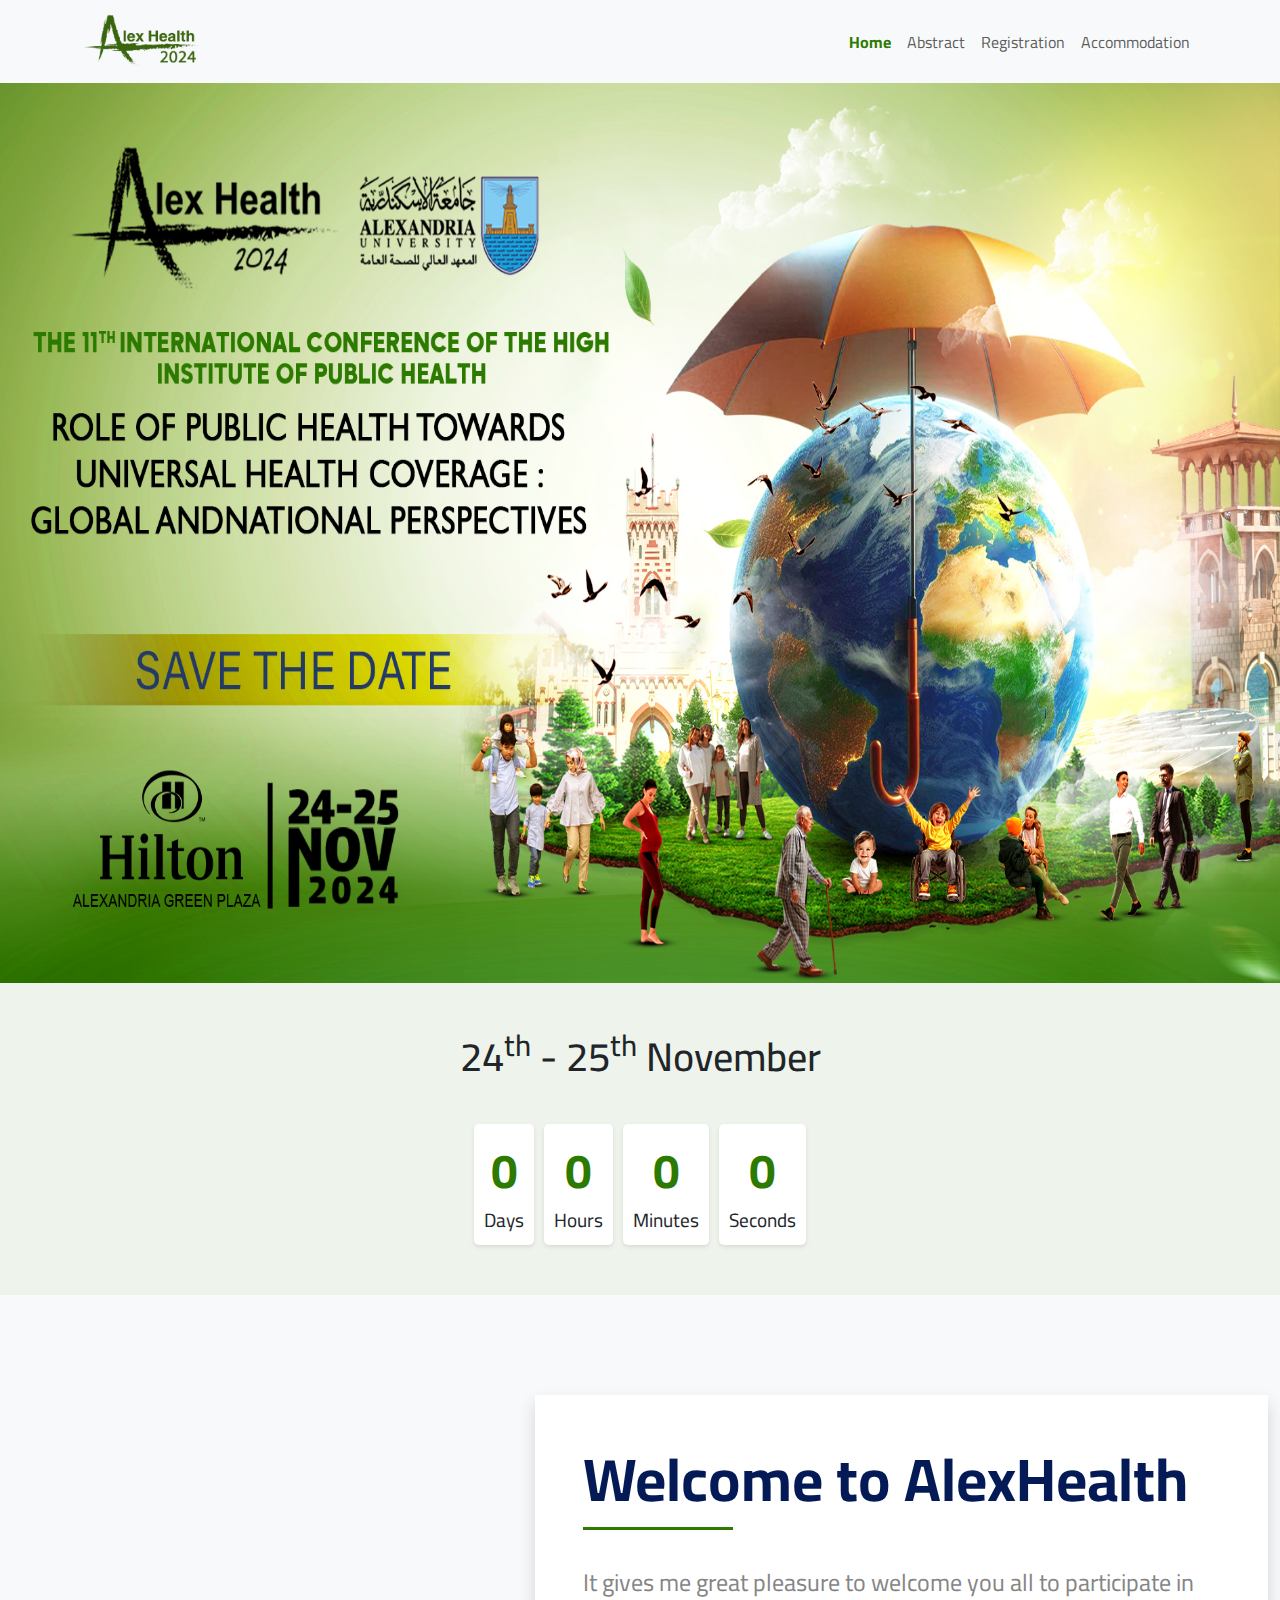
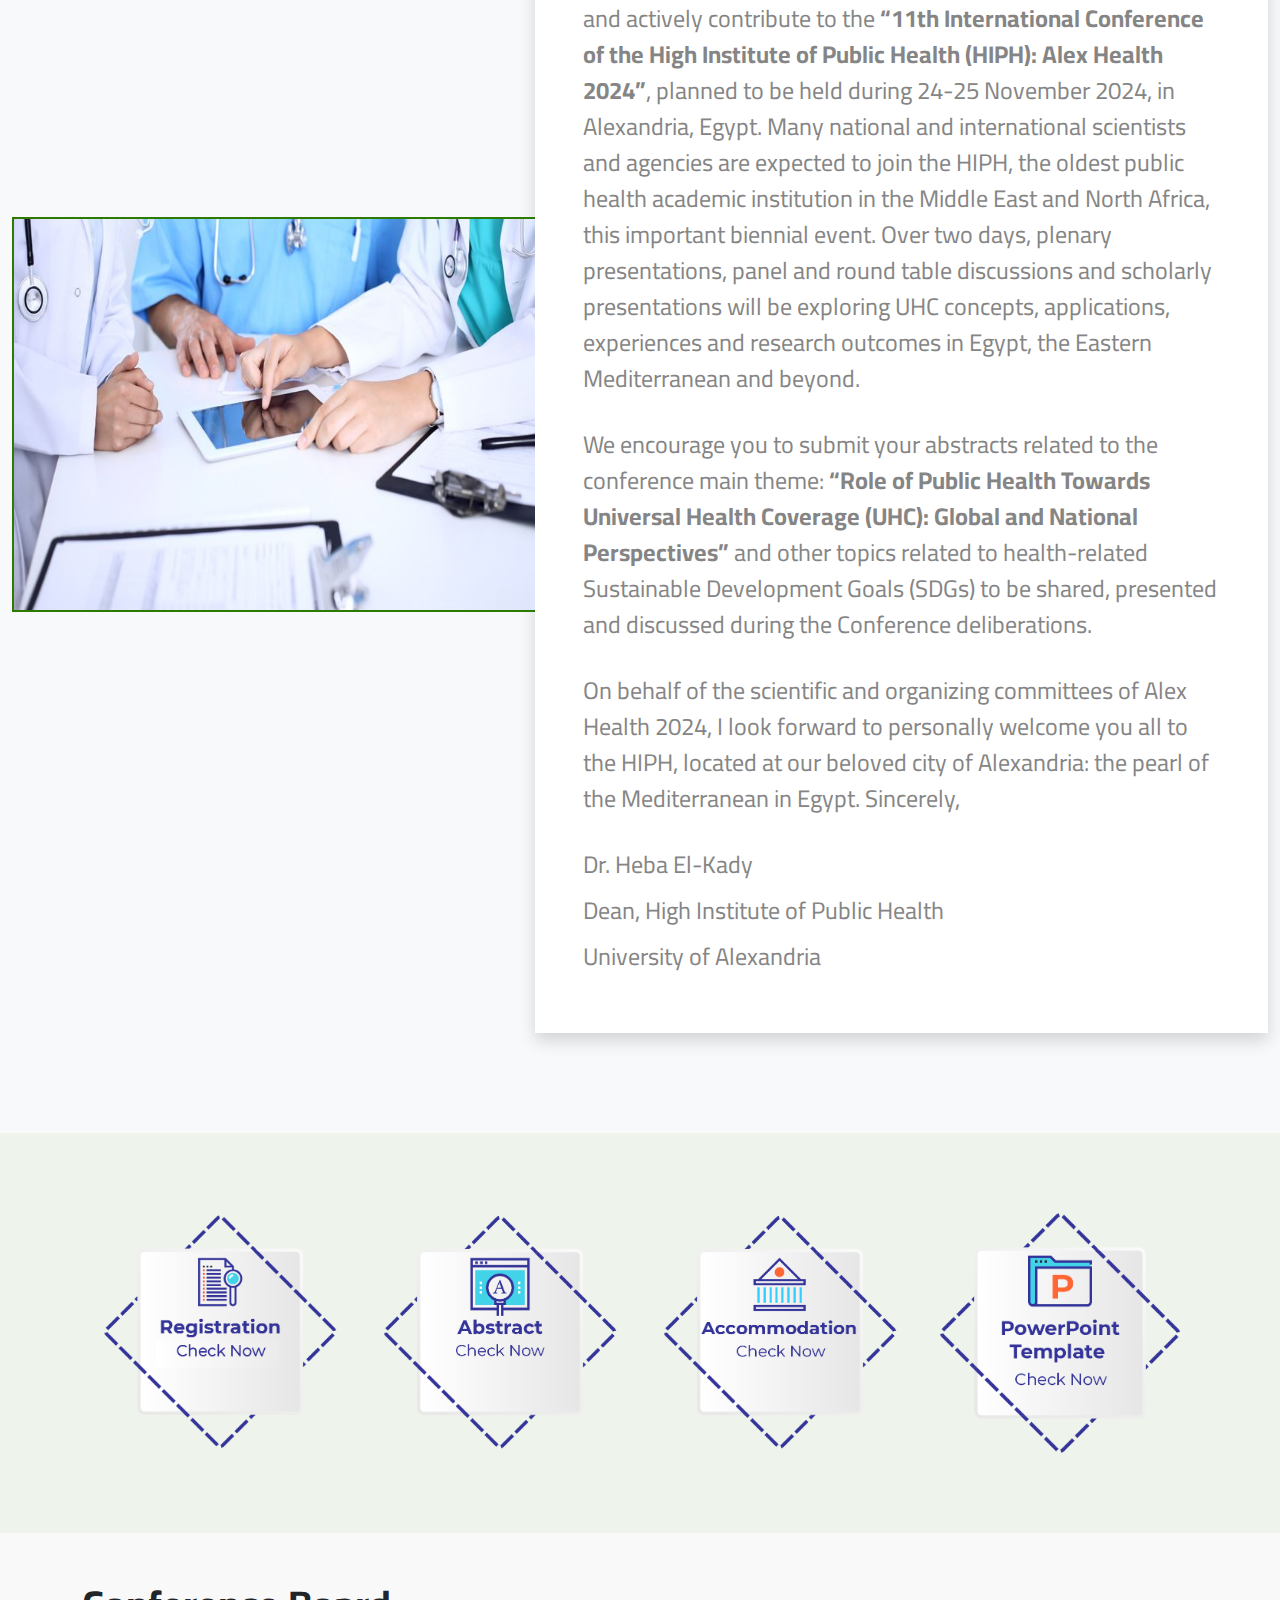
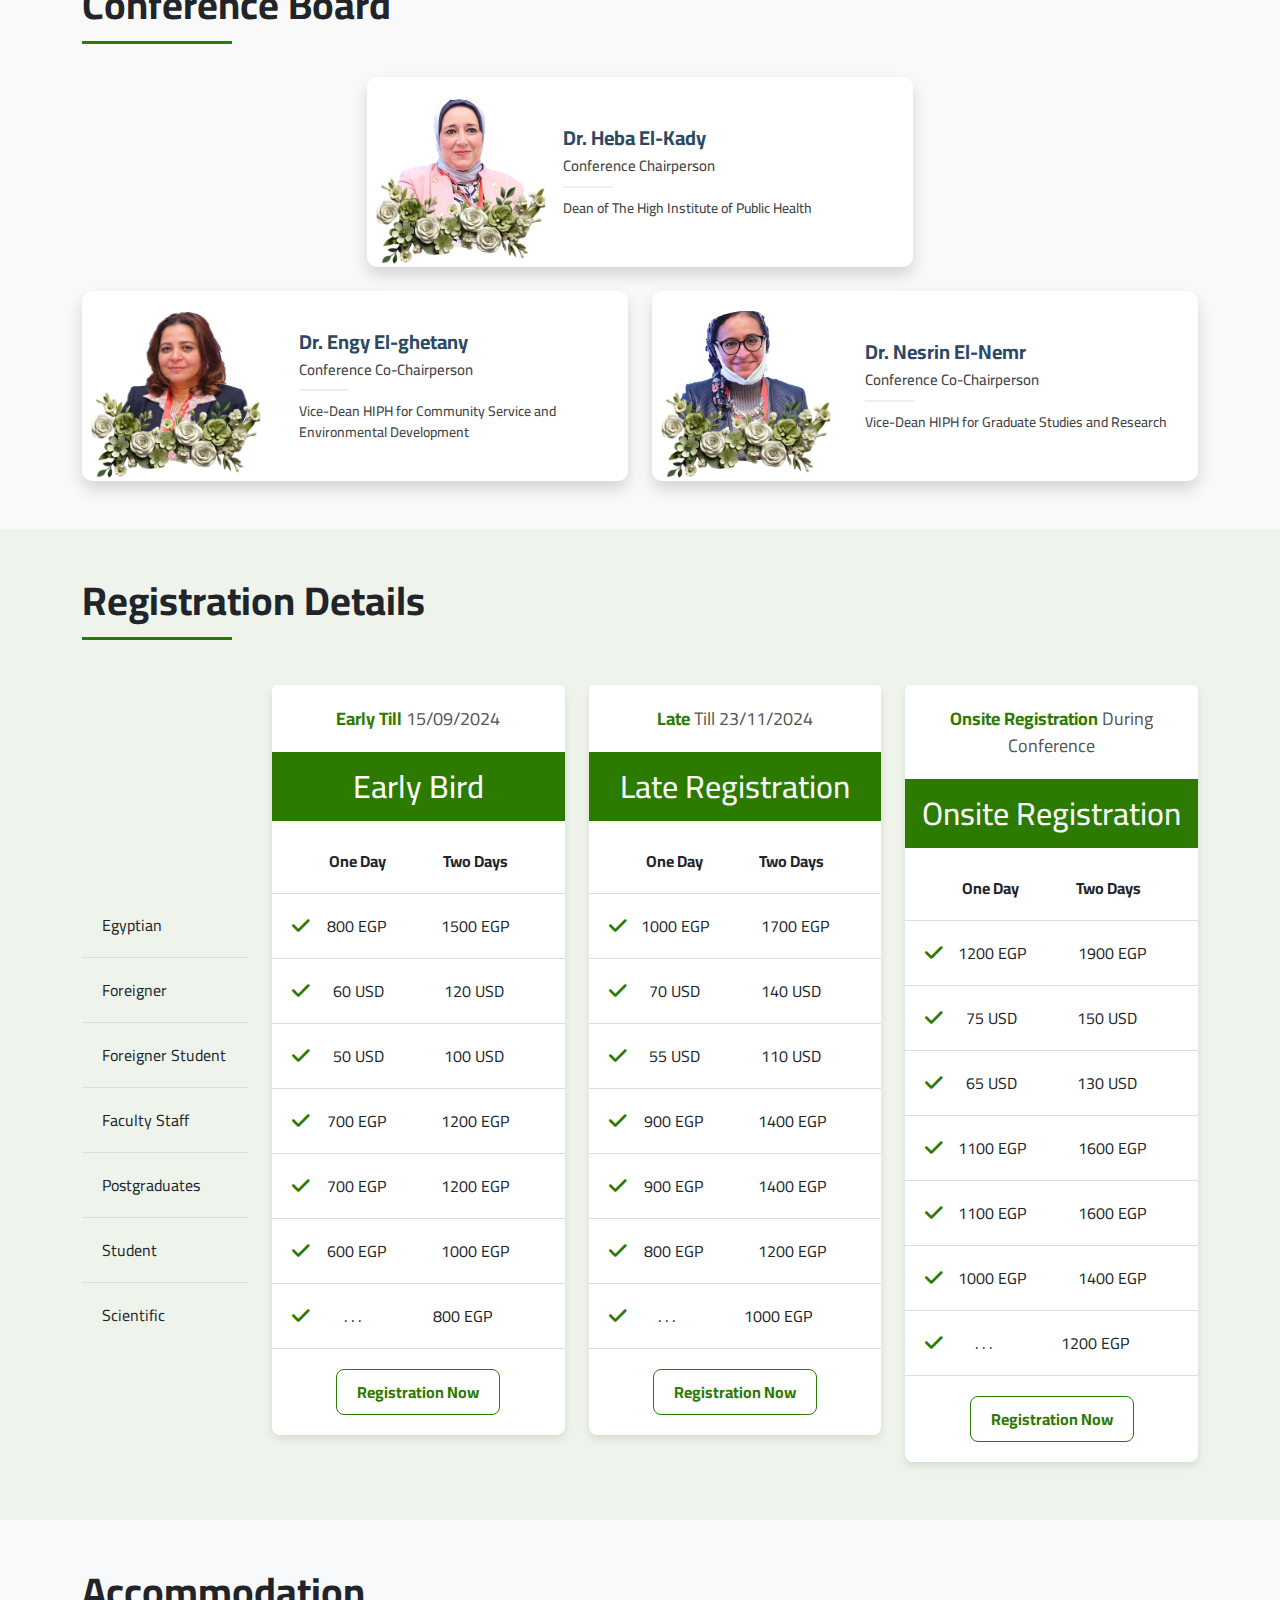
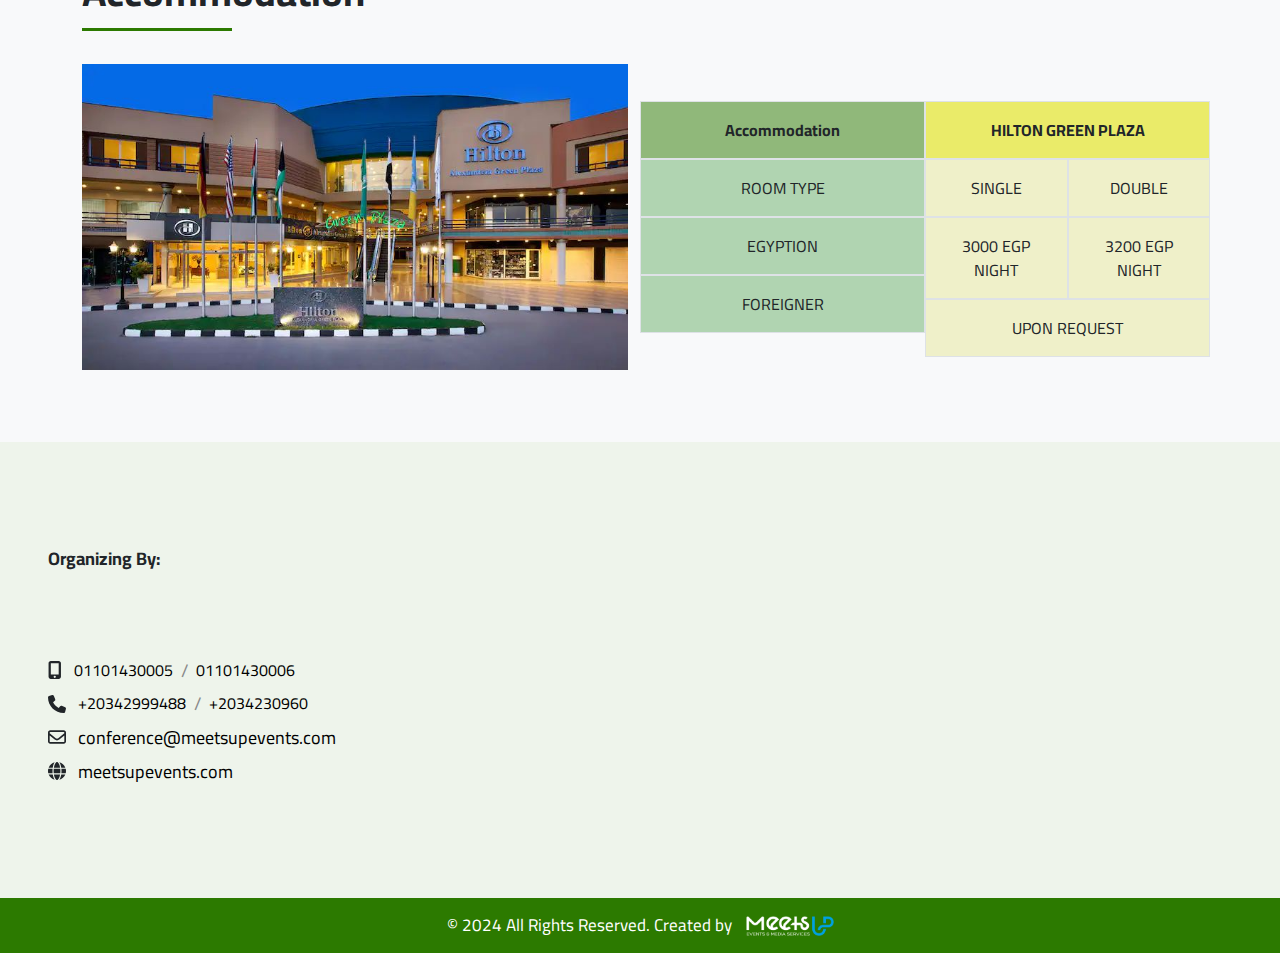
==== index.html @ 66deb185 "Handle Nav" ====
<!DOCTYPE html>
<html lang="en">
  <head>
    <meta charset="UTF-8" />
    <meta name="viewport" content="width=device-width, initial-scale=1.0" />
    <link rel="stylesheet" href="assets/css/bootstrap.min.css" />
    <link rel="stylesheet" href="assets/css/style.css" />
    <link rel="preconnect" href="https://fonts.googleapis.com">
<link rel="preconnect" href="https://fonts.gstatic.com" crossorigin>
<link href="https://fonts.googleapis.com/css2?family=Cairo:wght@200..1000&display=swap" rel="stylesheet">
    <link rel="stylesheet" href="/assets/css/all.min.css">
    <title>AlexHealth</title>
  </head>
  <body style="background-color: hsla(98, 100%, 24%, 0.08);">

    <nav class="navbar navbar-expand-lg bg-light shadow">
      <div class="container">
        <a class="navbar-brand  " href="index.html">
          <img src="assets/image/logo-2024.png" width="120" alt="Logo">
        </a>
        <button class="navbar-toggler" type="button" data-bs-toggle="collapse" data-bs-target="#navbarSupportedContent" aria-controls="navbarSupportedContent" aria-expanded="false" aria-label="Toggle navigation">
          <span class="navbar-toggler-icon"></span>
        </button>
        <div class="collapse navbar-collapse" id="navbarSupportedContent">
          <ul class="navbar-nav ms-auto mb-2 mb-lg-0">
            <li class="nav-item">
              <a class="nav-link active" aria-current="page" href="index.html">Home</a>
            </li>
            <li class="nav-item ">
              <a class="nav-link" href="abstract.html">Abstract</a>
            </li>
            <li class="nav-item ">
              <a class="nav-link " href="register.html">Registration</a>
            </li>
            <li class="nav-item">
              <a class="nav-link" href="index.html#accommodation">Accommodation</a>
            </li>
          </ul>
        </div>
      </div>
    </nav>
    <div class="hero">
      <img src="assets/image/hero.jpg" alt="Hero Image" class="hero-image" />
    </div>

    <div class="timeline shadow-lg">
      <div class="container">
        <div class="timeline">

          <div class="timeline-item">
            <div class="timeline-content">
              <h2 class="h1">24<sup>th</sup> - 25<sup>th</sup> November</h2>
            </div>
          </div>

          <div class="timeline-item">
            <div class="timeline-content">
              <div id="countdown" class="countdown">
                <div>
                  <span id="days">0</span>
                  <p>Days</p>
                </div>
                <div>
                  <span id="hours">0</span>
                  <p>Hours</p>
                </div>
                <div>
                  <span id="minutes">0</span>
                  <p>Minutes</p>
                </div>
                <div>
                  <span id="seconds">0</span>
                  <p>Seconds</p>
                </div>
              </div>
            </div>
          </div>
        </div>
      </div>
    
    </div>

    <section class="welcome bg-body-tertiary">
      <div class="container-fluid">
        <div class="row  align-items-center g-0 gap-0">
          <div class="col-lg-5 welcome_img">
            <div class="border border-2 welcome-box">
              <img src="assets/image/doctor.jpg" class="w-100" alt="">
            </div>
          </div>
          <div class="col-lg-7 shadow p-lg-5 p-3 bg-white">
            <h2 class="title">Welcome to AlexHealth</h2>
            <p>It gives me great pleasure to welcome you all to participate in and actively contribute to the <b class="text-light-50">“11th International Conference of the High Institute of Public Health (HIPH): Alex Health 2024”</b>, planned to be held during 24-25 November 2024, in Alexandria, Egypt. Many national and international scientists and agencies are expected to join the HIPH, the oldest public health academic institution in the Middle East and North Africa, this important biennial event. Over two days, plenary presentations, panel and round table discussions and scholarly presentations will be exploring UHC concepts, applications, experiences and research outcomes in Egypt, the Eastern Mediterranean and beyond.</p>
            <p>We encourage you to submit your abstracts related to the conference main theme: <b class="text-light-50">“Role of Public Health Towards Universal Health Coverage (UHC): Global and National Perspectives”</b> and other topics related to health-related Sustainable Development Goals (SDGs) to be shared, presented and discussed during the Conference deliberations.</p>
            <p>On behalf of the scientific and organizing committees of Alex Health 2024, I look forward to personally welcome you all to the HIPH, located at our beloved city of Alexandria: the pearl of the Mediterranean in Egypt. 
              Sincerely,
              </p>
              <ul class=" list-unstyled">
                <li>Dr. Heba El-Kady</li>
                <li>Dean, High Institute of Public Health</li>
                <li>University of Alexandria</li>
              </ul>
          </div>
        </div>
      </div>
    </section>

    <section class="icon text-center">
      <div class="container">
        <div class="row gy-4">
          <div class="col-lg-3">
            <a href="register.html">
              <img src="assets/image/vascular-02.png" alt="Icon">
            </a>
          </div>
          <div class="col-lg-3">
            <a href="abstract.html">
              <img src="assets/image/Untitled-9-01.png" alt="Icon">
            </a>
          </div>
          <div class="col-lg-3">
            <a href="#accommodation">
              <img src="assets/image/vascular2-01.png" alt="Icon">
            </a>
          </div>
          <div class="col-lg-3">
            <a href="#">
              <img src="assets/image/Untitle12d-9.png" alt="Icon">
            </a>
          </div>

        </div>
      </div>
    </section>

    <section class="board py-5">
      <div class="container">
        <h2 class="h1 fw-bolder title position-relative mb-5">Conference  Board</h2>
        <div class="row gy-4">
          <div class="col-lg-12">
            <div class="row d-flex justify-content-center ">
              <div class="col-lg-6">
                <div class="board_item d-flex align-items-center shadow">
                  <div class="row d-flex align-items-center">
                    <div class="col-4">
                      <div class="img">
                        <img src="assets/image/Heba_El-KAdy.png" class="class-1" alt="Image">
                      </div>
                      <img src="assets/image/3d-rose-flowers-background-with-copy-space.png" class="class-2" alt="">
                    </div>
                    <div class="col-8">
                      <div class="info">
                        <h5>Dr. Heba El-Kady</h5>
                        <p class="text-muted">Conference Chairperson</p>
                        <p class="text-muted mb-0 ">Dean of The High Institute of Public Health</p>
                      </div>
                    </div>
                  </div>
                </div>
              </div>
            </div>
          </div>
          <div class="col-lg-6">
            <div class="board_item d-flex align-items-center shadow">
              <div class="row d-flex align-items-center">
                <div class="col-4">
                  <div class="img">
                    <img src="assets/image/Engy El-ghetany.png" class="class-1" alt="Image">
                  </div>
                  <img src="assets/image/3d-rose-flowers-background-with-copy-space.png" class="class-2" alt="">
                </div>
                <div class="col-8">
                  <div class="info">
                    <h5>Dr. Engy El-ghetany</h5>
                    <p class="text-muted">Conference Co-Chairperson</p>
                    <p class="text-muted mb-0 ">Vice-Dean HIPH for Community Service and Environmental Development</p>
                  </div>
                </div>
              </div>
            </div>
          </div>
          <div class="col-lg-6">
            <div class="board_item d-flex align-items-center shadow">
              <div class="row d-flex align-items-center">
                <div class="col-4">
                  <div class="img">
                    <img src="assets/image/nesrin El-nemr.png" class="class-1" alt="Image">
                  </div>
                  <img src="assets/image/3d-rose-flowers-background-with-copy-space.png" class="class-2" alt="">
                </div>
                <div class="col-8">
                  <div class="info">
                    <h5>Dr. Nesrin El-Nemr</h5>
                    <p class="text-muted">Conference Co-Chairperson</p>
                    <p class="text-muted mb-0 ">Vice-Dean HIPH for Graduate Studies and Research</p>
                  </div>
                </div>
              </div>
            </div>
          </div>
        </div>
      </div>
    </section>

    <div class="price py-5">
      <div class="container">
          <h2 class="h1 fw-bolder title position-relative mb-5">Registration Details</h2>
          <div class="row pricing-table">
              <div class="col-md-2">
                  <div class="categories">
                      <ul>
                          <li>Egyptian</li>
                          <li>Foreigner</li>
                          <li>Foreigner Student</li>
                          <li>Faculty Staff</li>
                          <li>Postgraduates</li>
                          <li>Student</li>
                          <li>Scientific</li>
                      </ul>
                  </div>
              </div>
              <div class="col-md-3 flex-grow-1">
                  <div class="card">
                      <div class="card-header"><strong>Early Till</strong> 15/09/2024</div>
                      <div class="card-body">
                          <h5 class="card-title">Early Bird</h5>
                          <ul class="list-unstyled">
                              <li class="price-item"><ul><li><strong>One Day</strong></li><li><strong>Two Days</strong></li></ul></li>
                              <li class="price-item"><ul><li class="d-block d-md-none">Egyptian</li><li>800 EGP</li><li>1500 EGP</li></ul></li>
                              <li class="price-item"><ul><li class="d-block d-md-none">Foreigner</li><li>60 USD</li><li>120 USD</li></ul></li>
                              <li class="price-item"><ul><li class="d-block d-md-none">Foreigner Student</li><li>50 USD</li><li>100 USD</li></ul></li>
                              <li class="price-item"><ul><li class="d-block d-md-none">Faculty Staff</li><li>700 EGP</li><li>1200 EGP</li></ul></li>
                              <li class="price-item"><ul><li class="d-block d-md-none">Postgraduates</li><li>700 EGP</li><li>1200 EGP</li></ul></li>
                              <li class="price-item"><ul><li class="d-block d-md-none">Student</li><li>600 EGP</li><li>1000 EGP</li></ul></li>
                              <li class="price-item"><ul><li class="d-block d-md-none">Scientific</li><li>. . .</li><li>800 EGP</li></ul></li>
                          </ul>
                          <a href="register.html">Registration Now</a>
                      </div>
                  </div>
              </div>
              <div class="col-md-3 flex-grow-1">
                  <div class="card highlight">
                      <div class="card-header"><strong>Late</strong> Till 23/11/2024</div>
                      <div class="card-body">
                          <h5 class="card-title text-light">Late Registration</h5>
                          <ul class="list-unstyled">
                              <li class="price-item"><ul><li><strong>One Day</strong></li><li><strong>Two Days</strong></li></ul></li>
                              <li class="price-item"><ul><li class="d-block d-md-none">Egyptian</li><li>1000 EGP</li><li>1700 EGP</li></ul></li>
                              <li class="price-item"><ul><li class="d-block d-md-none">Foreigner</li><li>70 USD</li><li>140 USD</li></ul></li>
                              <li class="price-item"><ul><li class="d-block d-md-none">Foreigner Student</li><li>55 USD</li><li>110 USD</li></ul></li>
                              <li class="price-item"><ul><li class="d-block d-md-none">Faculty Staff</li><li>900 EGP</li><li>1400 EGP</li></ul></li>
                              <li class="price-item"><ul><li class="d-block d-md-none">Postgraduates</li><li>900 EGP</li><li>1400 EGP</li></ul></li>
                              <li class="price-item"><ul><li class="d-block d-md-none">Student</li><li>800 EGP</li><li>1200 EGP</li></ul></li>
                              <li class="price-item"><ul><li class="d-block d-md-none">Scientific</li><li>. . .</li><li>1000 EGP</li></ul></li>
                          </ul>
                          <a href="register.html">Registration Now</a>
                      </div>
                  </div>
              </div>
              <div class="col-md-3 flex-grow-1">
                  <div class="card highlight">
                      <div class="card-header"><strong>Onsite Registration</strong> During Conference</div>
                      <div class="card-body">
                          <h5 class="card-title text-light">Onsite Registration</h5>
                          <ul class="list-unstyled">
                              <li class="price-item"><ul><li><strong>One Day</strong></li><li><strong>Two Days</strong></li></ul></li>
                              <li class="price-item"><ul><li class="d-block d-md-none">Egyptian</li><li>1200 EGP</li><li>1900 EGP</li></ul></li>
                              <li class="price-item"><ul><li class="d-block d-md-none">Foreigner</li><li>75 USD</li><li>150 USD</li></ul></li>
                              <li class="price-item"><ul><li class="d-block d-md-none">Foreigner Student</li><li>65 USD</li><li>130 USD</li></ul></li>
                              <li class="price-item"><ul><li class="d-block d-md-none ">Faculty Staff</li><li>1100 EGP</li><li>1600 EGP</li></ul></li>
                              <li class="price-item"><ul><li class="d-block d-md-none ">Postgraduates</li><li>1100 EGP</li><li>1600 EGP</li></ul></li>
                              <li class="price-item"><ul><li class="d-block d-md-none">Student</li><li>1000 EGP</li><li>1400 EGP</li></ul></li>
                              <li class="price-item"><ul><li class="d-block d-md-none">Scientific</li><li> . . .</li><li>1200 EGP</li></ul></li>
                          </ul>
                          <a href="register.html">Registration Now</a>
                      </div>
                  </div>
              </div>
          </div>
      </div>
  </div>

  <div id="accommodation" class="py-5 bg-light">

    <div class="container">
      <h2 class="h1 fw-bolder title position-relative mb-5">Accommodation</h2>
      <div class="row d-flex align-items-center ">
        <div class="col-lg-6 ">
          <img src="assets/image/helton.jpg" class="w-100 mb-4" alt="">
        </div>
        <div class="col-lg-6 d-flex align-items-center">
          <div class="row ">
            <div class="col-6">
              <div class="row text-center">
                <div class="col-12  fs-lg-2 fw-bolder table-head-fs  text-center border p-3 main-green">Accommodation</div>
                <div class="col-12  text-center border p-3 table-body-fs main-green-dark">ROOM TYPE</div>
                <div class="col-12  text-center border p-3 table-body-fs main-green-dark">EGYPTION</div>
                <div class="col-12  text-center border p-3 table-body-fs main-green-dark">FOREIGNER</div>
              </div>
            </div>
            <div class="col-6">
              <div class="row text-center">
                <div class="col-12  fs-lg-2 fw-bolder  table-head-fs border p-3 main-yellow">HILTON GREEN PLAZA</div>
                <div class="col-6  border p-3 table-body-fs main-yellow-dark">SINGLE</div>
                <div class="col-6  border p-3 table-body-fs main-yellow-dark">DOUBLE</div>
                <div class="col-6  border p-3 table-body-fs main-yellow-dark">3000 EGP NIGHT</div>
                <div class="col-6  border p-3 table-body-fs main-yellow-dark">3200 EGP NIGHT</div>
                <div class="col-12  border p-3 table-body-fs main-yellow-dark">UPON REQUEST</div>
              </div>
            </div>
<sub>          </div></sub>        </div>
      </div>
    </div>

  </div>




<div class=" meetsup-footer">
            <div class="container-fluid fluid-p0">
                <div class="row align-items-center no-gutters">
                    <div class="col-lg-4">
                        <div class="p-4 p-lg-5">
                            <div class="mb-4 mb-lg-5">
                                <p class="font-18 mb-3 font-w700">
                                    Organizing By:
                                </p>
                                <img class="img-fluid img-h50" src="https://asnsc.org/website/assets/img/meetsupcolored.png" alt="">
                            </div>
                            <div class="d-flex align-items-center mb-24 font-18 line-12">
                                <div class="mr-24 text-color">
                                    <i class="fa fa-mobile-alt  text-center"></i>
                                </div>
                                <a href="tel:+201101430005">
                                    01101430005
                                </a>
                                <span class="mx-2 d-block text-light">/</span>
                                <a href="tel:+201101430006">
                                    01101430006
                                </a>
                            </div>
                            <div class="d-flex align-items-center mb-24 font-18 line-12">
                                <div class="mr-24 text-color">
                                    <i class="fa fa-phone  text-center"></i>
                                </div>
                                <a href="tel:+20342999488">
                                    +20342999488
                                </a>
                                <span class="mx-2 d-block text-light">/</span>
                                <a href="tel:+2034230960">
                                    +2034230960
                                </a>
                            </div>
                            <div class="d-flex align-items-center mb-24 font-18 line-12">
                                <div class="mr-24 text-color">
                                    <i class="far fa-envelope  text-center"></i>
                                </div>
                                <a class="font-18 line-12" href="mailto:conference@meetsupevents.com">
                                    conference@meetsupevents.com
                                </a>
                            </div>
                            <div class="d-flex align-items-center mb-24 font-18 line-12">
                                <div class="mr-24 text-color">
                                    <i class="fa fa-globe  text-center"></i>
                                </div>
                                <a class="font-18 line-12" href="http://meetsupevents.com" target="_blank">
                                    meetsupevents.com
                                </a>
                            </div>
                        </div>
                    </div>
                    <div class="col-lg-8">
                        <div class="embed-responsive embed-responsive-16by9">
                            <iframe src="https://www.google.com/maps/embed?pb=!1m14!1m8!1m3!1d13649.545793141113!2d29.9348693!3d31.2100212!3m2!1i1024!2i768!4f13.1!3m3!1m2!1s0x0%3A0x3a29f9765d4c386!2sMeetsup!5e0!3m2!1sen!2seg!4v1646428467287!5m2!1sen!2seg" width="100%" height="450" style="border:0;" allowfullscreen="" loading="lazy"></iframe>
                        </div>
                    </div>
                </div>
            </div>
</div>




<footer>
    <div class="text-white text-center">
        <p class="mb-0">
            © 2024 All Rights Reserved. Created by <a href="https://meetsupevents.com" target="_blank"><img  src="assets/image/meetsup.png" alt=""></a>
        </p>
    </div>
</footer>


    <script src="assets/js/bootstrap.bundle.min.js"></script>
    <script src="assets/js/all.min.js"></script>
    <script src="assets/js/script.js"></script>
  </body>
</html>
---- assets/css/style.css ----
body {
  font-family: "Cairo", sans-serif;
}

.hero {
  height: 100vh;
  width: 100%;
  position: relative;
}

.hero .logo img {
  display: none;
}

@media (max-width: 768px) {
  .hero {
    height: auto;
  }

  .hero .logo img {
    display: block;
    width: 120px;
    margin-left: auto;
    margin-right: auto;
    padding: 20px 0;
  }


}

.hero-image {
  width: 100%;
  height: 100%;
  display: block;
  margin: 0 auto;
}

h2.title::after {
  position: absolute;
  content: "";
  width: 150px;
  height: 3px;
  background-color: #2c7a00;
  bottom: -15px;
  left: 0;

  margin: 0 auto;
}

.welcome {
  background-color: #f9f9f9;
  padding: 100px 0;
}

.welcome h2 {
  font-size: 60px;
  margin-bottom: 50px;
  color: #041a56;
  font-weight: 700;
  position: relative;
}

.welcome p {
  font-size: 24px;
  margin-bottom: 30px;
  color: #858585;
}

@media (max-width: 768px) {
  .welcome p {
    font-size: 18px;
  }

  .welcome ul li {
    font-size: 18px;
  }
}

.welcome ul {
  list-style: none;
  padding: 0;
  margin: 0;
}

.welcome ul li {
  font-size: 24px;
  margin-bottom: 10px;
  color: #858585;
}

@media (max-width: 768px) {
  .welcome ul li {
    font-size: 18px;
  }
}

.welcome_img {
  position: relative;
  /* background-color: #2c7a00; */
  /* clip-path: polygon(11% 20%, 14% 64%, 100% 60%, 100% 6%); */
  z-index: 10;
}

@media screen and (max-width: 992px) {
  .welcome_img {
    display: none;
  }

  h2 {
    font-size: 30px !important;
  }
}

/* .welcome_img .span {
  content: "";
  position: absolute;
  width: 100%;
  height: 50%;
  z-index: 1;

  background-image: url("/assets/image/doctor.jpg");
  clip-path: polygon(13% 21%, 15% 63%, 100% 59%, 100% 7%);
  background-position: center;
  background-size: cover;
} */

.welcome-box {
  border-color: #2c7a00 !important;
  border-right: 0 !important;
}

.icon {
  padding: 80px;
}

@media (max-width: 768px) {
  .icon {
    padding: 80px 0;
  }
}

.icon img {
  width: 240px;
}

.board {
  padding: 100px 0;
  background-color: #f9f9f9;
  transition: 0.3s;
}


.board .board_item {
  background-color: #fff;
  padding: 20px;
  border-radius: 10px;
  transition: 0.3s;
  position: relative;
}

.board .board_item .img {
  width: 150px !important;
  height: 150px !important;
  border-radius: 50%;
  overflow: hidden;
  position: relative;
}



.board .board_item .img img.class-1 {
  width: 100% !important;
  height: 100% !important;
  object-fit: cover;
  object-position: center;
}

.board .board_item img.class-2 {
  position: absolute;
  width: 170px;
  bottom: 3px;
  left: 9px;
}

@media (max-width: 768px) {
  .board .board_item img.class-2 {
    left: 17px;
    width: 120px;
  }

  .board .board_item .img {
    width: 120px !important;
    height: 120px !important;
  }
}

.board .board_item .info {
  padding-left: 20px;
}

.board .board_item .info h5 {
  font-size: 20px;
  margin-bottom: 5px;
  color: #2c4964;
  font-weight: 700;
}

.board .board_item .info p {
  display: block;
  font-size: 15px;
  padding-bottom: 10px;
  margin: 0;
  position: relative;
  font-weight: 500 !important;
  color: #444 !important;
}

.board .board_item .info p:last-of-type {
  margin: 10px 0 0 0;
  font-size: 14px;
  padding: 0;
}

.board .board_item .info p:first-of-type::after {
  content: "";
  position: absolute;
  width: 50px;
  height: 2px;
  background-color: hsla(0, 0%, 27%, 0.085);
  bottom: 0;
  left: 0;
}

.board .board_item:hover {
  transform: translateY(-10px);
  box-shadow: 0 0 10px rgba(0, 0, 0, 0.1);
}


.pricing-table {
  margin-top: 50px;
}
.pricing-table .card {
  margin: 10px 0;
  border: none;
  border-radius: 8px;
  box-shadow: 0 4px 8px rgba(0, 0, 0, 0.1);
  transition: 0.3s;
}

.pricing-table .card:hover {
  transform: scale(1.05) translateY(-10px);
}
.pricing-table .card-header {
  background-color: #fff;
  color: #555555;
  font-size: 18px;
  text-align: center;
  padding: 20px;
  border: none;
}

.pricing-table .card-header strong {
  color: #2c7a00;
}
.pricing-table .card-title {
  padding: 15px 0 ;
  color: #fff;
  text-align: center;
  font-size: 32px;
  background-color: #2c7a00;
}
.pricing-table .card-body {
  text-align: center;
  padding: 0;
}
.pricing-table .categories {
  text-align: left;
}

@media (max-width: 768px) {
  .pricing-table .categories {
    display: none;
  }
}
.pricing-table .categories ul {
  list-style-type: none;
  padding-left: 0;
  margin-top: 218px
}
.pricing-table .categories li {
  padding: 20px;
  font-size: 16px;
}
.pricing-table .categories li:not(:last-child) {
  border-bottom: 1px solid #ddd;

}
.pricing-table .highlight {
  background-color: #fff;
}
.pricing-table .highlight p {
  color: white;
}
.pricing-table ul.list-unstyled li {
  padding: 10px 0;
}
.pricing-table .pricing-header h6 {
  margin: 0;
}
.pricing-table .pricing-header h2 {
  margin: 0;
  font-size: 24px;
}
.pricing-table .price-item ul {
  display: flex;
  justify-content: space-evenly;
  padding: 0;
  list-style-type: none;
}

.pricing-table .price-item{
  border-bottom: 1px solid #ddd;
  position: relative;
}

.pricing-table .price-item::before {
  content: "\f00c";
  font-family: 'Font Awesome 5 Free';
  font-weight: 900;
  position: absolute;
  top: 50%;
  left: 20px;
  transform: translateY(-50%);
  font-size: 20px;
  color: #2c7a00;
}

@media (max-width: 768px) {
  .pricing-table .price-item::before {
    display: none;
  }

  .pricing-table .price-item {
    font-size: 14px;
  }
}

.pricing-table .price-item:first-child::before {
  content: "";
}


.pricing-table .price-item i {
  color: #2c7a00;
}


.pricing-table .card .card-body a {
  display: block;
  width: fit-content;
  padding: 10px 20px;
  background-color: #fff;
  color: #2c7a00;
  text-decoration: none;
  border-radius: 8px;
  border: 1px solid #2c7a00;
  font-weight: bolder;
  margin: 20px auto;
  transition: 0.3s;
}

.pricing-table .card:hover a {
  background-color: #2c7a00;
  color: #fff;
}

.fluid-p0.container-fluid {
  padding-left: 0;
  padding-right: 0;
}

.no-gutters {
  margin-right: 0;
  margin-left: 0;
}

.font-w700 {
  font-weight: 700 !important;
}
.font-18 {
  font-size: 18px !important;
}

.img-h50 {
  height: 50px !important;
}
.img-fluid {
  max-width: 100%;
  height: auto;
}
img {
  vertical-align: middle;
  border-style: none;
}

.mr-24, .mx-24 {
  margin-right: 0.75rem !important;
}

.embed-responsive {
  position: relative;
  display: block;
  width: 100% !important;
  padding: 0;
  overflow: hidden;
}

.meetsup-footer a {
  text-decoration: none;
  color: black;
  font-size: 16px;
  transition: 0.3s;
}

.meetsup-footer a:hover {
  color: #2c7a00;
}

.meetsup-footer .text-light {
  color: #898989 !important;
}

.line-12 {
  line-height: 1.2em !important;
}
.mb-24, .my-24 {
  margin-bottom: 0.75rem !important;
}



.no-gutters>.col, .no-gutters>[class*=col-] {
  padding-right: 0;
  padding-left: 0;
}

footer img {
  width: 88px;
  height: 20px;
  margin-left: 10px;
}

footer p {
  font-size: 17px;
}

footer {
  background-color: #2c7a00;
  padding: 15px;
}

.register-form h2 {
  color: #000;
  font-weight: bolder;
  font-size: 35px;
}

.register-form button, .abstract-form button {
  background-color: #2c7a00;
  color: white;
  font-weight: bolder;
  transition: 0.3s;
  padding: 10px 20px;
  border-radius: 30px;
  border: 1px solid #2c7a00;
}

.register-form button:hover,.abstract-form button:hover {
  background-color: white;
  color: #2c7a00;
}

.register-form .form-control:focus,.register-form .form-select:focus, .abstract-form .form-control:focus, .abstract-form .form-select:focus {
  box-shadow: 0 0 0 .25rem rgba(44, 122, 0, 0.25);
  border-color: #2c7a00;
}

.register-form .form-check-input:checked {
  background-color: #2c7a00;
  border-color: #2c7a00;
}

.register-form .form-check-input:focus {
  box-shadow: 0 0 0 .25rem rgba(44, 122, 0, 0.25);
}

.abstract-form {
  width: 60%;
  margin: auto;
}

@media (max-width: 768px) {
  .abstract-form {
    width: 100%;
  }
}

.deadline .date {
  color: #2c7a00;
}


.timeline {
  padding: 20px;
}
.timeline-item {
  padding: 10px 0;
  display: flex;
  align-items: center;
  justify-content: center;
  flex-direction: column;
  text-align: center;
}
.countdown {
  display: flex;
  justify-content: center;
  gap: 10px;
  font-size: 1.2rem;
  margin-top: 15px;
}
.countdown div {
  background: #ffffff;
  padding: 10px;
  border-radius: 5px;
  box-shadow: 0 2px 4px rgba(0,0,0,0.1);
}
.countdown span {
  display: block;
  font-size: 3rem;
  color: #2c7a00;
  font-weight: bolder;
}
.countdown p {
  margin: 0;
}

.main-green {
  background-color: rgba(45, 122, 0, 0.514);
}

.main-green-dark {
  background-color: rgba(0, 122, 0, 0.289);
}

.main-yellow {
  background-color: rgba(225, 225, 3, 0.59);
}
.main-yellow-dark {
  background-color: rgba(205, 205, 0, 0.197);
}

.active {
  color: #2c7a00 !important;
  font-weight: bolder;
}

@media (max-width: 768px) {
  .table-head-fs {
    font-size: 18px !important;
  }

  .table-body-fs {
    font-size: 13px !important;
  }
}
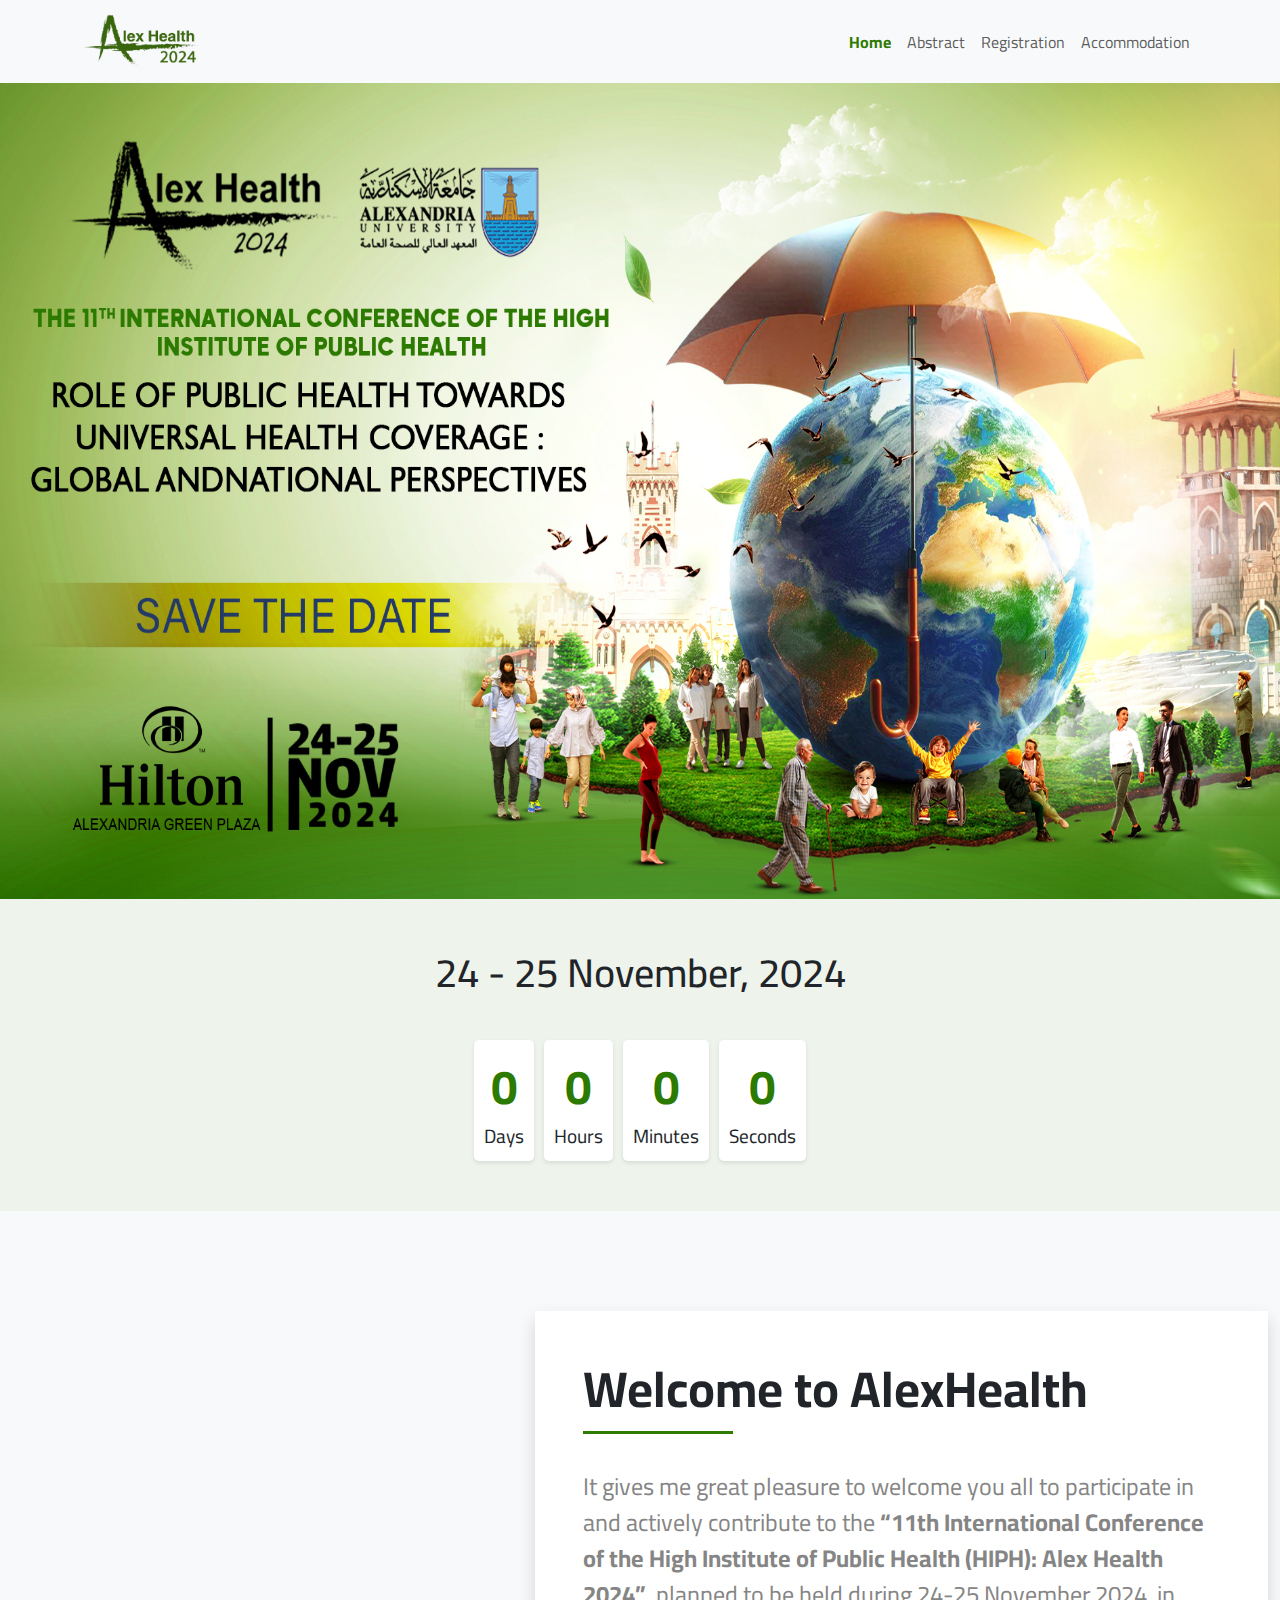
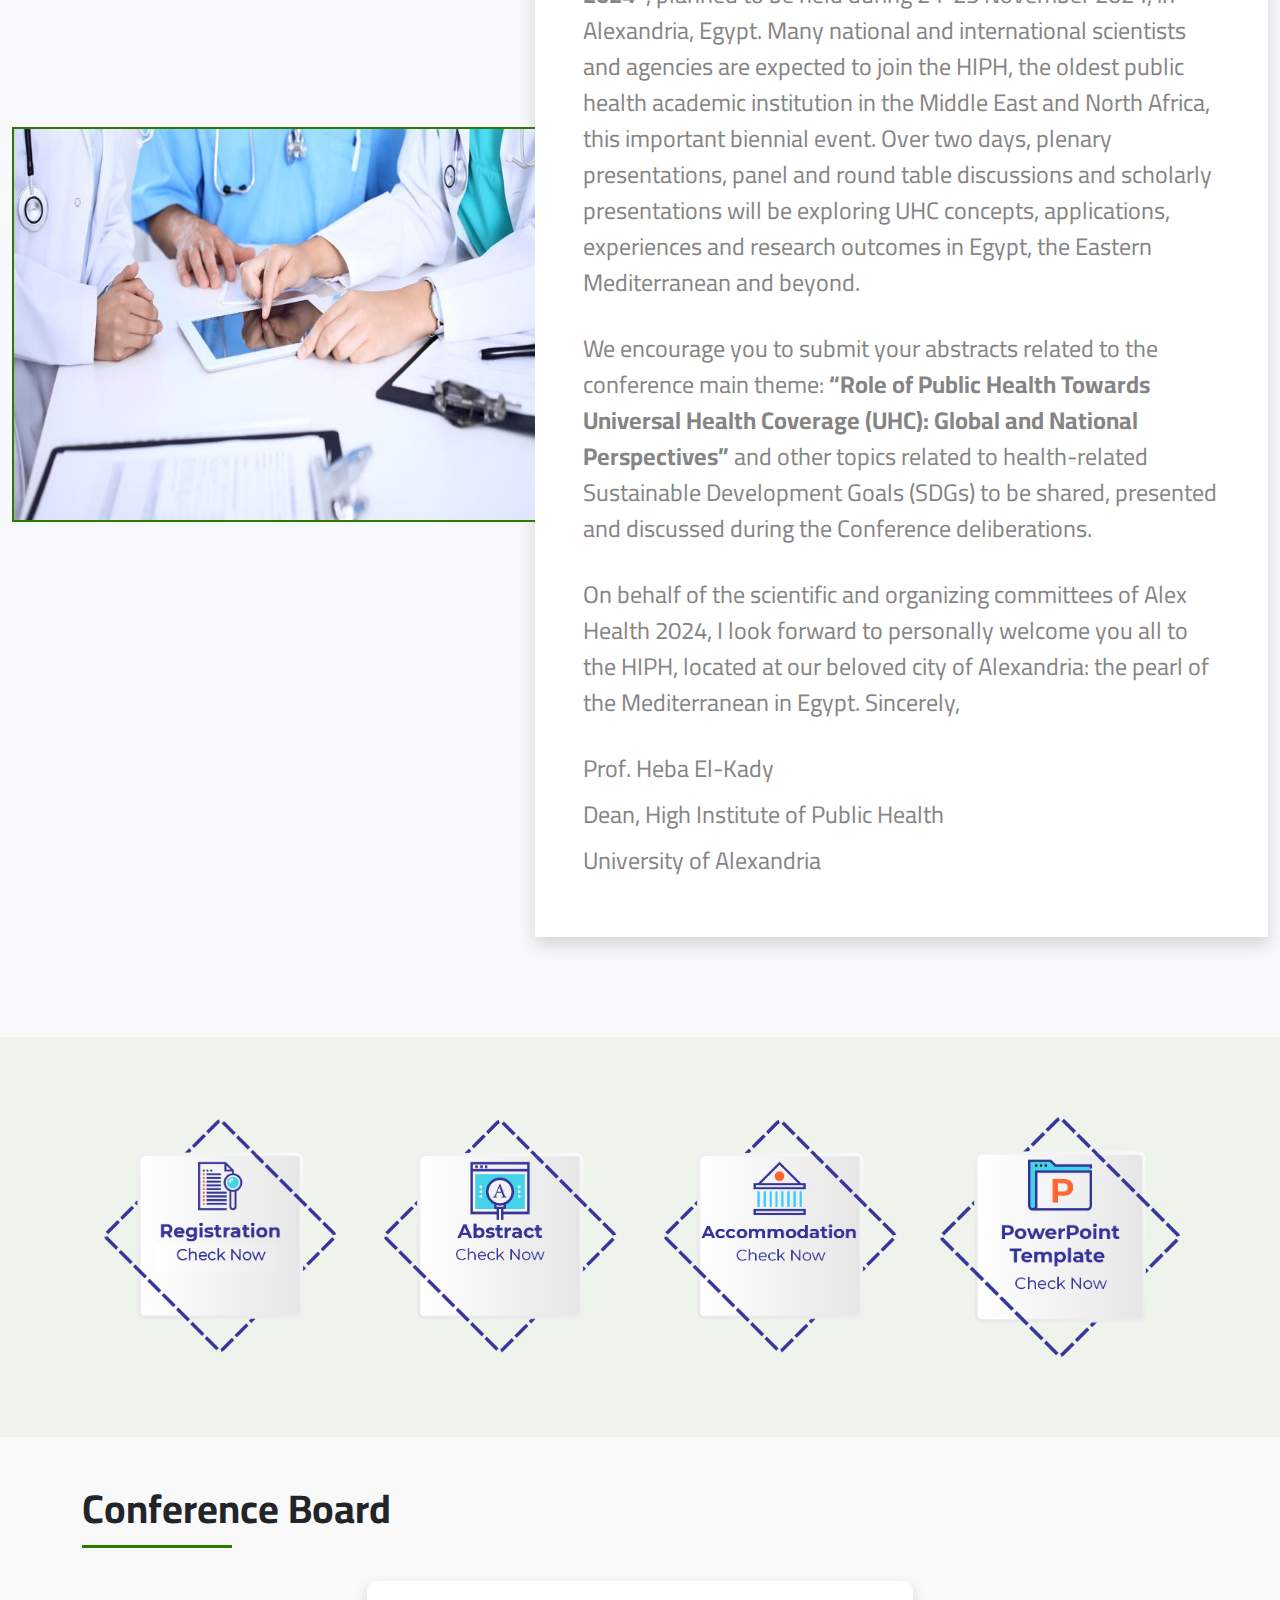
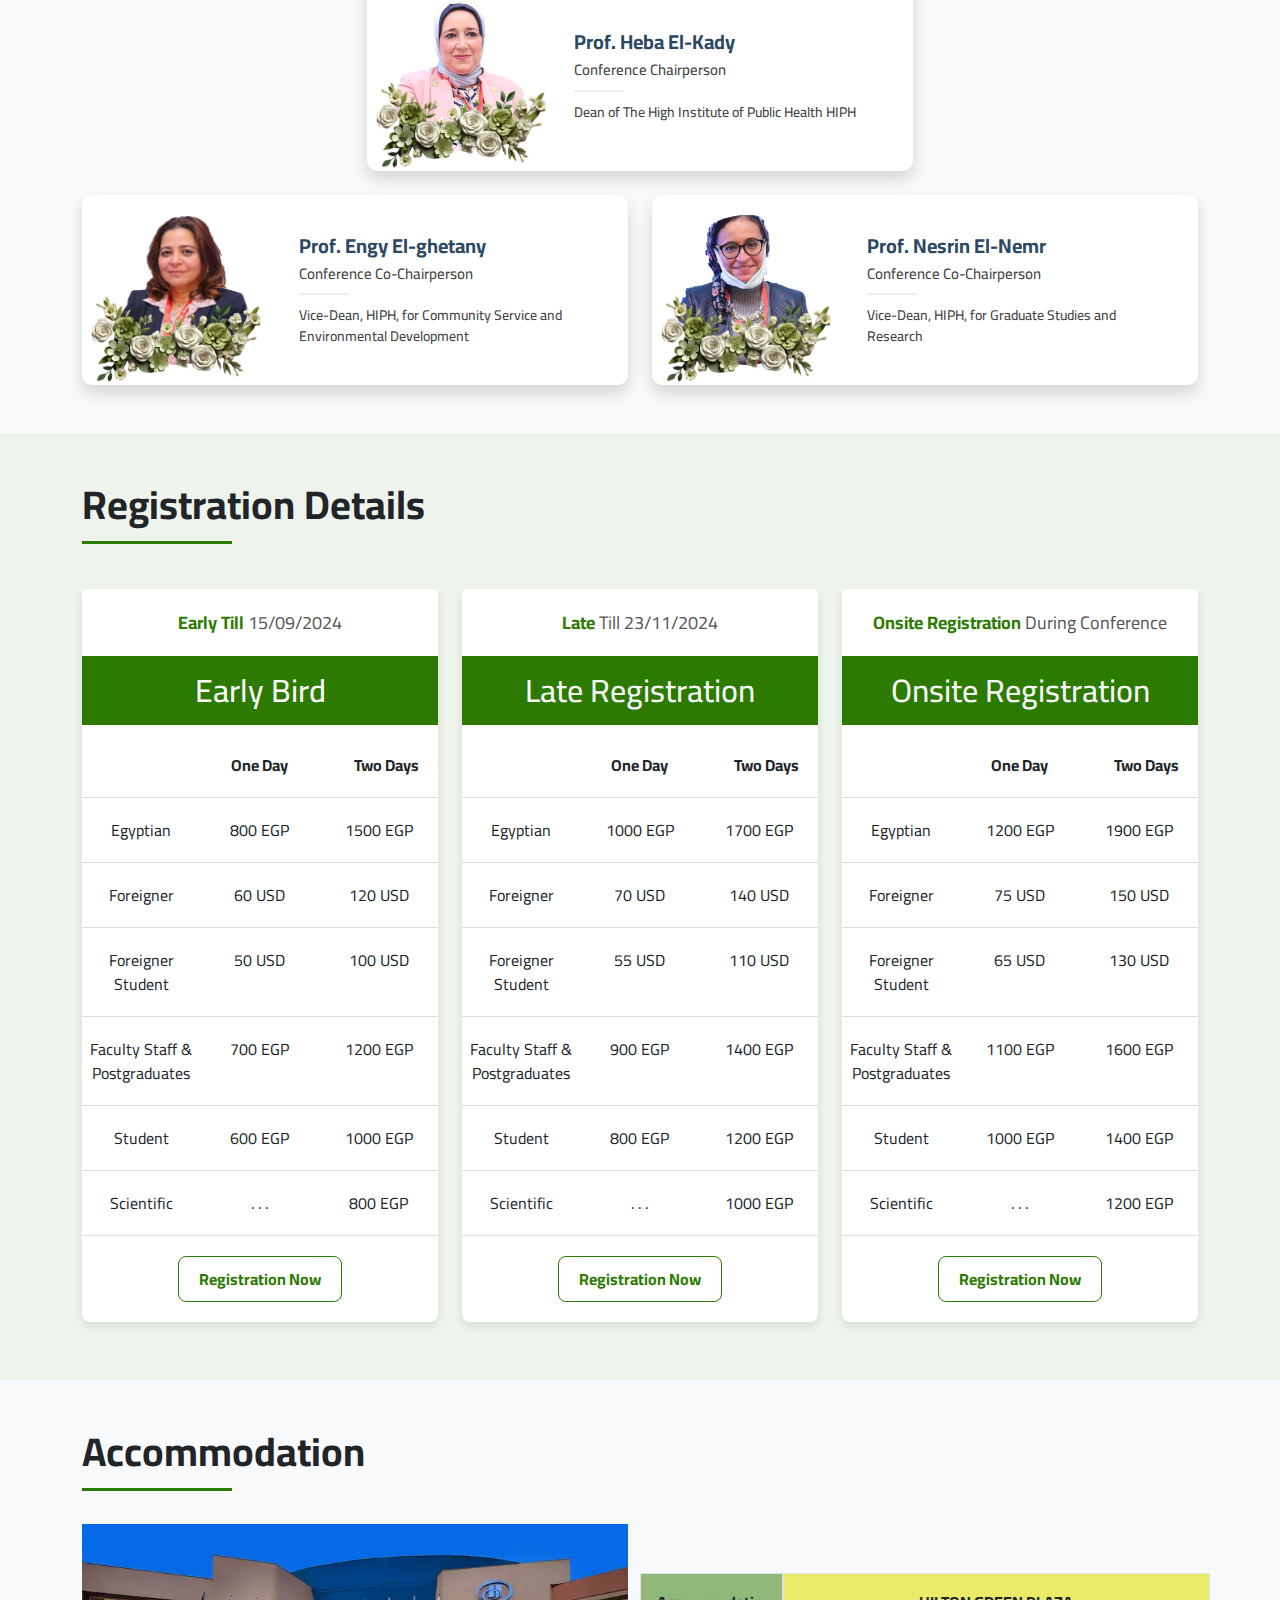
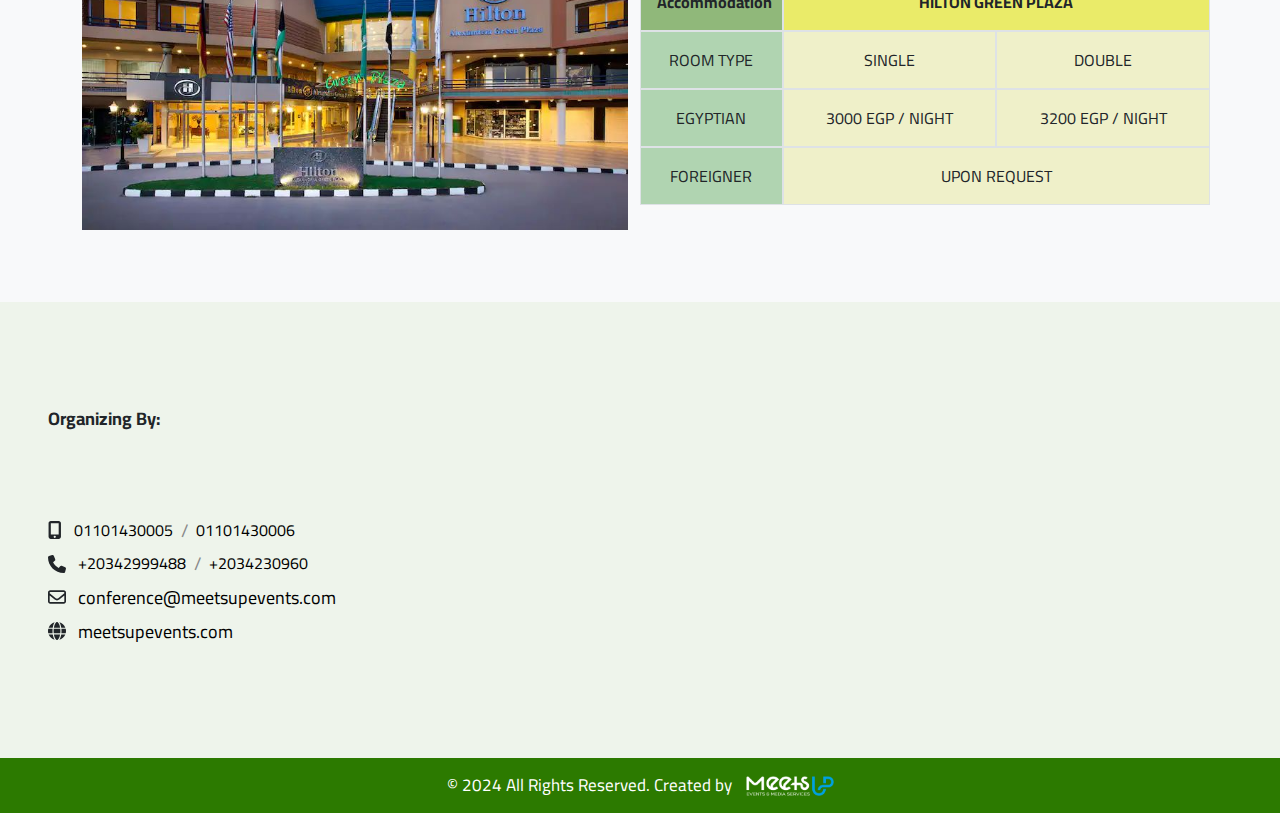
==== commit d0ba2cc0: "Handle Price Card" ====
--- a/index.html
+++ b/index.html
@@ -49,7 +49,7 @@
 
           <div class="timeline-item">
             <div class="timeline-content">
-              <h2 class="h1">24<sup>th</sup> - 25<sup>th</sup> November</h2>
+              <h2 class="h1">24 - 25 November, 2024 </h2>
             </div>
           </div>
 
@@ -96,7 +96,7 @@
               Sincerely,
               </p>
               <ul class=" list-unstyled">
-                <li>Dr. Heba El-Kady</li>
+                <li>Prof. Heba El-Kady</li>
                 <li>Dean, High Institute of Public Health</li>
                 <li>University of Alexandria</li>
               </ul>
@@ -150,9 +150,9 @@
                     </div>
                     <div class="col-8">
                       <div class="info">
-                        <h5>Dr. Heba El-Kady</h5>
+                        <h5>Prof. Heba El-Kady</h5>
                         <p class="text-muted">Conference Chairperson</p>
-                        <p class="text-muted mb-0 ">Dean of The High Institute of Public Health</p>
+                        <p class="text-muted mb-0 ">Dean of The High Institute of Public Health HIPH</p>
                       </div>
                     </div>
                   </div>
@@ -171,9 +171,9 @@
                 </div>
                 <div class="col-8">
                   <div class="info">
-                    <h5>Dr. Engy El-ghetany</h5>
+                    <h5>Prof. Engy El-ghetany</h5>
                     <p class="text-muted">Conference Co-Chairperson</p>
-                    <p class="text-muted mb-0 ">Vice-Dean HIPH for Community Service and Environmental Development</p>
+                    <p class="text-muted mb-0 ">Vice-Dean, HIPH, for Community Service and Environmental Development</p>
                   </div>
                 </div>
               </div>
@@ -190,9 +190,9 @@
                 </div>
                 <div class="col-8">
                   <div class="info">
-                    <h5>Dr. Nesrin El-Nemr</h5>
+                    <h5>Prof. Nesrin El-Nemr</h5>
                     <p class="text-muted">Conference Co-Chairperson</p>
-                    <p class="text-muted mb-0 ">Vice-Dean HIPH for Graduate Studies and Research</p>
+                    <p class="text-muted mb-0 ">Vice-Dean, HIPH, for Graduate Studies and Research</p>
                   </div>
                 </div>
               </div>
@@ -204,108 +204,219 @@
 
     <div class="price py-5">
       <div class="container">
-          <h2 class="h1 fw-bolder title position-relative mb-5">Registration Details</h2>
-          <div class="row pricing-table">
-              <div class="col-md-2">
-                  <div class="categories">
-                      <ul>
-                          <li>Egyptian</li>
-                          <li>Foreigner</li>
-                          <li>Foreigner Student</li>
-                          <li>Faculty Staff</li>
-                          <li>Postgraduates</li>
-                          <li>Student</li>
-                          <li>Scientific</li>
-                      </ul>
-                  </div>
-              </div>
-              <div class="col-md-3 flex-grow-1">
-                  <div class="card">
-                      <div class="card-header"><strong>Early Till</strong> 15/09/2024</div>
-                      <div class="card-body">
-                          <h5 class="card-title">Early Bird</h5>
-                          <ul class="list-unstyled">
-                              <li class="price-item"><ul><li><strong>One Day</strong></li><li><strong>Two Days</strong></li></ul></li>
-                              <li class="price-item"><ul><li class="d-block d-md-none">Egyptian</li><li>800 EGP</li><li>1500 EGP</li></ul></li>
-                              <li class="price-item"><ul><li class="d-block d-md-none">Foreigner</li><li>60 USD</li><li>120 USD</li></ul></li>
-                              <li class="price-item"><ul><li class="d-block d-md-none">Foreigner Student</li><li>50 USD</li><li>100 USD</li></ul></li>
-                              <li class="price-item"><ul><li class="d-block d-md-none">Faculty Staff</li><li>700 EGP</li><li>1200 EGP</li></ul></li>
-                              <li class="price-item"><ul><li class="d-block d-md-none">Postgraduates</li><li>700 EGP</li><li>1200 EGP</li></ul></li>
-                              <li class="price-item"><ul><li class="d-block d-md-none">Student</li><li>600 EGP</li><li>1000 EGP</li></ul></li>
-                              <li class="price-item"><ul><li class="d-block d-md-none">Scientific</li><li>. . .</li><li>800 EGP</li></ul></li>
-                          </ul>
-                          <a href="register.html">Registration Now</a>
-                      </div>
-                  </div>
-              </div>
-              <div class="col-md-3 flex-grow-1">
-                  <div class="card highlight">
-                      <div class="card-header"><strong>Late</strong> Till 23/11/2024</div>
-                      <div class="card-body">
-                          <h5 class="card-title text-light">Late Registration</h5>
-                          <ul class="list-unstyled">
-                              <li class="price-item"><ul><li><strong>One Day</strong></li><li><strong>Two Days</strong></li></ul></li>
-                              <li class="price-item"><ul><li class="d-block d-md-none">Egyptian</li><li>1000 EGP</li><li>1700 EGP</li></ul></li>
-                              <li class="price-item"><ul><li class="d-block d-md-none">Foreigner</li><li>70 USD</li><li>140 USD</li></ul></li>
-                              <li class="price-item"><ul><li class="d-block d-md-none">Foreigner Student</li><li>55 USD</li><li>110 USD</li></ul></li>
-                              <li class="price-item"><ul><li class="d-block d-md-none">Faculty Staff</li><li>900 EGP</li><li>1400 EGP</li></ul></li>
-                              <li class="price-item"><ul><li class="d-block d-md-none">Postgraduates</li><li>900 EGP</li><li>1400 EGP</li></ul></li>
-                              <li class="price-item"><ul><li class="d-block d-md-none">Student</li><li>800 EGP</li><li>1200 EGP</li></ul></li>
-                              <li class="price-item"><ul><li class="d-block d-md-none">Scientific</li><li>. . .</li><li>1000 EGP</li></ul></li>
-                          </ul>
-                          <a href="register.html">Registration Now</a>
-                      </div>
-                  </div>
-              </div>
-              <div class="col-md-3 flex-grow-1">
-                  <div class="card highlight">
-                      <div class="card-header"><strong>Onsite Registration</strong> During Conference</div>
-                      <div class="card-body">
-                          <h5 class="card-title text-light">Onsite Registration</h5>
-                          <ul class="list-unstyled">
-                              <li class="price-item"><ul><li><strong>One Day</strong></li><li><strong>Two Days</strong></li></ul></li>
-                              <li class="price-item"><ul><li class="d-block d-md-none">Egyptian</li><li>1200 EGP</li><li>1900 EGP</li></ul></li>
-                              <li class="price-item"><ul><li class="d-block d-md-none">Foreigner</li><li>75 USD</li><li>150 USD</li></ul></li>
-                              <li class="price-item"><ul><li class="d-block d-md-none">Foreigner Student</li><li>65 USD</li><li>130 USD</li></ul></li>
-                              <li class="price-item"><ul><li class="d-block d-md-none ">Faculty Staff</li><li>1100 EGP</li><li>1600 EGP</li></ul></li>
-                              <li class="price-item"><ul><li class="d-block d-md-none ">Postgraduates</li><li>1100 EGP</li><li>1600 EGP</li></ul></li>
-                              <li class="price-item"><ul><li class="d-block d-md-none">Student</li><li>1000 EGP</li><li>1400 EGP</li></ul></li>
-                              <li class="price-item"><ul><li class="d-block d-md-none">Scientific</li><li> . . .</li><li>1200 EGP</li></ul></li>
-                          </ul>
-                          <a href="register.html">Registration Now</a>
-                      </div>
-                  </div>
-              </div>
-          </div>
-      </div>
-  </div>
+        <h2 class="h1 fw-bolder title position-relative mb-5">Registration Details</h2>
+        <div class="row pricing-table">
+          <div class="col-md-4 flex-grow-1">
+            <div class="card highlight">
+              <div class="card-header"><strong>Early Till</strong> 15/09/2024</div>
+              <div class="card-body">
+                <h5 class="card-title">Early Bird</h5>
+                <ul class="list-unstyled">
+                  <li class="price-item">
+                    <ul class="row">
+                      <li class="col-4"></li>
+                      <li class="col-4 fw-bolder">One Day</li>
+                      <li class="col-4 fw-bolder">Two Days</li>
+                    </ul>
+                  </li>
+                  <li class="price-item">
+                    <ul class="row g-0">
+                      <li class="col-4">Egyptian</li>
+                      <li class="col-4">800 EGP</li>
+                      <li class="col-4">1500 EGP</li>
+                    </ul>
+                  </li>
+                  <li class="price-item">
+                    <ul class="row g-0">
+                      <li class="col-4">Foreigner</li>
+                      <li class="col-4">60 USD</li>
+                      <li class="col-4">120 USD</li>
+                    </ul>
+                  </li>
+                  <li class="price-item">
+                    <ul class="row g-0">
+                      <li class="col-4">Foreigner Student</li>
+                      <li class="col-4">50 USD</li>
+                      <li class="col-4">100 USD</li>
+                    </ul>
+                  </li>
+                  <li class="price-item">
+                    <ul class="row g-0">
+                      <li class="col-4">Faculty Staff & Postgraduates</li>
+                      <li class="col-4">700 EGP</li>
+                      <li class="col-4">1200 EGP</li>
+                    </ul>
+                  </li>
+                  <li class="price-item">
+                    <ul class="row g-0">
+                      <li class="col-4">Student</li>
+                      <li class="col-4">600 EGP</li>
+                      <li class="col-4">1000 EGP</li>
+                    </ul>
+                  </li>
+                  <li class="price-item">
+                    <ul class="row g-0">
+                      <li class="col-4">Scientific</li>
+                      <li class="col-4">. . .</li>
+                      <li class="col-4">800 EGP</li>
+                    </ul>
+                  </li>
+                </ul>
+                <a href="register.html">Registration Now</a>
+              </div>
+            </div>
+          </div>
+          <div class="col-md-4 flex-grow-1">
+            <div class="card highlight">
+              <div class="card-header"><strong>Late</strong> Till 23/11/2024</div>
+              <div class="card-body">
+                <h5 class="card-title text-light">Late Registration</h5>
+                <ul class="list-unstyled">
+                  <li class="price-item">
+                    <ul class="row">
+                      <li class="col-4"></li>
+                      <li class="col-4 fw-bolder">One Day</li>
+                      <li class="col-4 fw-bolder">Two Days</li>
+                    </ul>
+                  </li>
+                  <li class="price-item">
+                    <ul class="row g-0">
+                      <li class="col-4">Egyptian</li>
+                      <li class="col-4">1000 EGP</li>
+                      <li class="col-4">1700 EGP</li>
+                    </ul>
+                  </li>
+                  <li class="price-item">
+                    <ul class="row g-0">
+                      <li class="col-4">Foreigner</li>
+                      <li class="col-4">70 USD</li>
+                      <li class="col-4">140 USD</li>
+                    </ul>
+                  </li>
+                  <li class="price-item">
+                    <ul class="row g-0">
+                      <li class="col-4">Foreigner Student</li>
+                      <li class="col-4">55 USD</li>
+                      <li class="col-4">110 USD</li>
+                    </ul>
+                  </li>
+                  <li class="price-item">
+                    <ul class="row g-0">
+                      <li class="col-4">Faculty Staff & Postgraduates</li>
+                      <li class="col-4">900 EGP</li>
+                      <li class="col-4">1400 EGP</li>
+                    </ul>
+                  </li>
+                  <li class="price-item">
+                    <ul class="row g-0">
+                      <li class="col-4">Student</li>
+                      <li class="col-4">800 EGP</li>
+                      <li class="col-4">1200 EGP</li>
+                    </ul>
+                  </li>
+                  <li class="price-item">
+                    <ul class="row g-0">
+                      <li class="col-4">Scientific</li>
+                      <li class="col-4">. . .</li>
+                      <li class="col-4">1000 EGP</li>
+                    </ul>
+                  </li>
+                </ul>
+                <a href="register.html">Registration Now</a>
+              </div>
+            </div>
+          </div>
+          <div class="col-md-4 flex-grow-1">
+            <div class="card highlight">
+              <div class="card-header"><strong>Onsite Registration</strong> During Conference</div>
+              <div class="card-body">
+                <h5 class="card-title text-light">Onsite Registration</h5>
+                <ul class="list-unstyled">
+                  <li class="price-item">
+                    <ul class="row">
+                      <li class="col-4"></li>
+                      <li class="col-4 fw-bolder">One Day</li>
+                      <li class="col-4 fw-bolder">Two Days</li>
+                    </ul>
+                  </li>
+                  <li class="price-item">
+                    <ul class="row g-0">
+                      <li class="col-4">Egyptian</li>
+                      <li class="col-4">1200 EGP</li>
+                      <li class="col-4">1900 EGP</li>
+                    </ul>
+                  </li>
+                  <li class="price-item">
+                    <ul class="row g-0">
+                      <li class="col-4">Foreigner</li>
+                      <li class="col-4">75 USD</li>
+                      <li class="col-4">150 USD</li>
+                    </ul>
+                  </li>
+                  <li class="price-item">
+                    <ul class="row g-0">
+                      <li class="col-4">Foreigner Student</li>
+                      <li class="col-4">65 USD</li>
+                      <li class="col-4">130 USD</li>
+                    </ul>
+                  </li>
+                  <li class="price-item">
+                    <ul class="row g-0">
+                      <li class="col-4">Faculty Staff & Postgraduates</li>
+                      <li class="col-4">1100 EGP</li>
+                      <li class="col-4">1600 EGP</li>
+                    </ul>
+                  </li>
+                  <li class="price-item">
+                    <ul class="row g-0">
+                      <li class="col-4">Student</li>
+                      <li class="col-4">1000 EGP</li>
+                      <li class="col-4">1400 EGP</li>
+                    </ul>
+                  </li>
+                  <li class="price-item">
+                    <ul class="row g-0">
+                      <li class="col-4">Scientific</li>
+                      <li class="col-4">. . .</li>
+                      <li class="col-4">1200 EGP</li>
+                    </ul>
+                  </li>
+                </ul>
+                <a href="register.html">Registration Now</a>
+              </div>
+            </div>
+          </div>
+        </div>
+      </div>
+    </div>
+    
 
   <div id="accommodation" class="py-5 bg-light">
 
     <div class="container">
       <h2 class="h1 fw-bolder title position-relative mb-5">Accommodation</h2>
       <div class="row d-flex align-items-center ">
-        <div class="col-lg-6 ">
+        <div class="col-lg-6">
           <img src="assets/image/helton.jpg" class="w-100 mb-4" alt="">
         </div>
         <div class="col-lg-6 d-flex align-items-center">
           <div class="row ">
-            <div class="col-6">
+            <div class="col-3">
               <div class="row text-center">
-                <div class="col-12  fs-lg-2 fw-bolder table-head-fs  text-center border p-3 main-green">Accommodation</div>
-                <div class="col-12  text-center border p-3 table-body-fs main-green-dark">ROOM TYPE</div>
-                <div class="col-12  text-center border p-3 table-body-fs main-green-dark">EGYPTION</div>
-                <div class="col-12  text-center border p-3 table-body-fs main-green-dark">FOREIGNER</div>
-              </div>
-            </div>
-            <div class="col-6">
+                <div class="col-12  fs-lg-1 fw-bolder table-head-fs  text-center border p-3 main-green">Accommodation</div>
+                <div class="col-12  text-center border p-2 p-md-3 table-body-fs main-green-dark">ROOM TYPE</div>
+                <div class="col-12  text-center border p-2 p-md-3 table-body-fs main-green-dark">EGYPTIAN</div>
+                <div class="col-12  text-center border p-2 p-md-3 table-body-fs main-green-dark">FOREIGNER</div>
+              </div>
+            </div>
+            <div class="col-9">
               <div class="row text-center">
-                <div class="col-12  fs-lg-2 fw-bolder  table-head-fs border p-3 main-yellow">HILTON GREEN PLAZA</div>
-                <div class="col-6  border p-3 table-body-fs main-yellow-dark">SINGLE</div>
-                <div class="col-6  border p-3 table-body-fs main-yellow-dark">DOUBLE</div>
-                <div class="col-6  border p-3 table-body-fs main-yellow-dark">3000 EGP NIGHT</div>
-                <div class="col-6  border p-3 table-body-fs main-yellow-dark">3200 EGP NIGHT</div>
-                <div class="col-12  border p-3 table-body-fs main-yellow-dark">UPON REQUEST</div>
+                <div class="col-12  fs-lg-1 fw-bolder  table-head-fs border p-3 main-yellow">HILTON GREEN PLAZA</div>
+                <div class="col-6  border p-2 p-md-3 table-body-fs main-yellow-dark">SINGLE</div>
+                <div class="col-6  border p-2 p-md-3 table-body-fs main-yellow-dark">DOUBLE</div>
+                <div class="col-6  border p-2 p-md-3 table-body-fs main-yellow-dark">3000 EGP / NIGHT</div>
+                <div class="col-6  border p-2 p-md-3 table-body-fs main-yellow-dark">3200 EGP / NIGHT</div>
+                <div class="col-12  border p-2 p-md-3 table-body-fs main-yellow-dark">UPON REQUEST</div>
               </div>
             </div>
 <sub>          </div></sub>        </div>
--- a/assets/css/style.css
+++ b/assets/css/style.css
@@ -3,7 +3,7 @@
 }
 
 .hero {
-  height: 100vh;
+  height: calc(100vh - 84px);
   width: 100%;
   position: relative;
 }
@@ -53,9 +53,8 @@
 }
 
 .welcome h2 {
-  font-size: 60px;
+  font-size: 50px;
   margin-bottom: 50px;
-  color: #041a56;
   font-weight: 700;
   position: relative;
 }
@@ -324,7 +323,7 @@
   position: relative;
 }
 
-.pricing-table .price-item::before {
+/* .pricing-table .price-item::before {
   content: "\f00c";
   font-family: 'Font Awesome 5 Free';
   font-weight: 900;
@@ -334,7 +333,7 @@
   transform: translateY(-50%);
   font-size: 20px;
   color: #2c7a00;
-}
+} */
 
 @media (max-width: 768px) {
   .pricing-table .price-item::before {
@@ -567,10 +566,10 @@
 
 @media (max-width: 768px) {
   .table-head-fs {
-    font-size: 18px !important;
+    font-size: 14px !important;
   }
 
   .table-body-fs {
-    font-size: 13px !important;
+    font-size: 14px !important;
   }
 }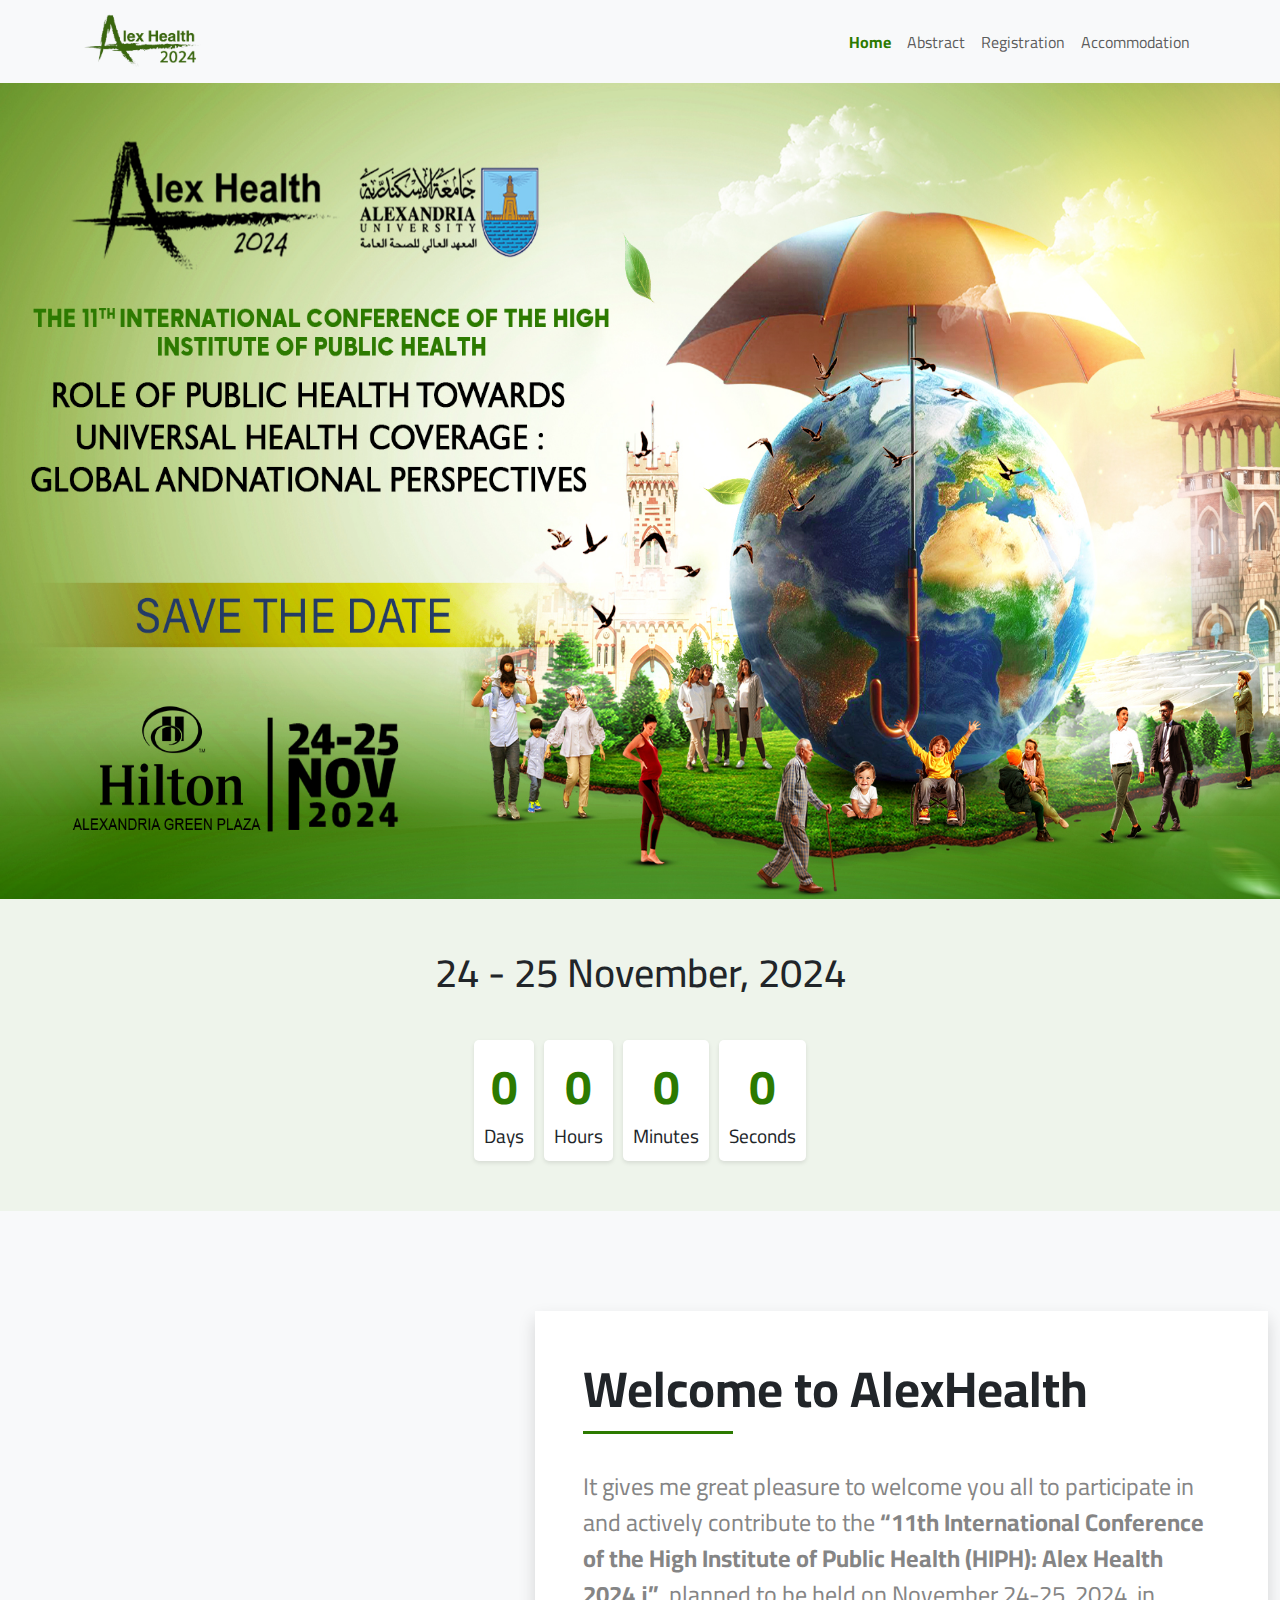
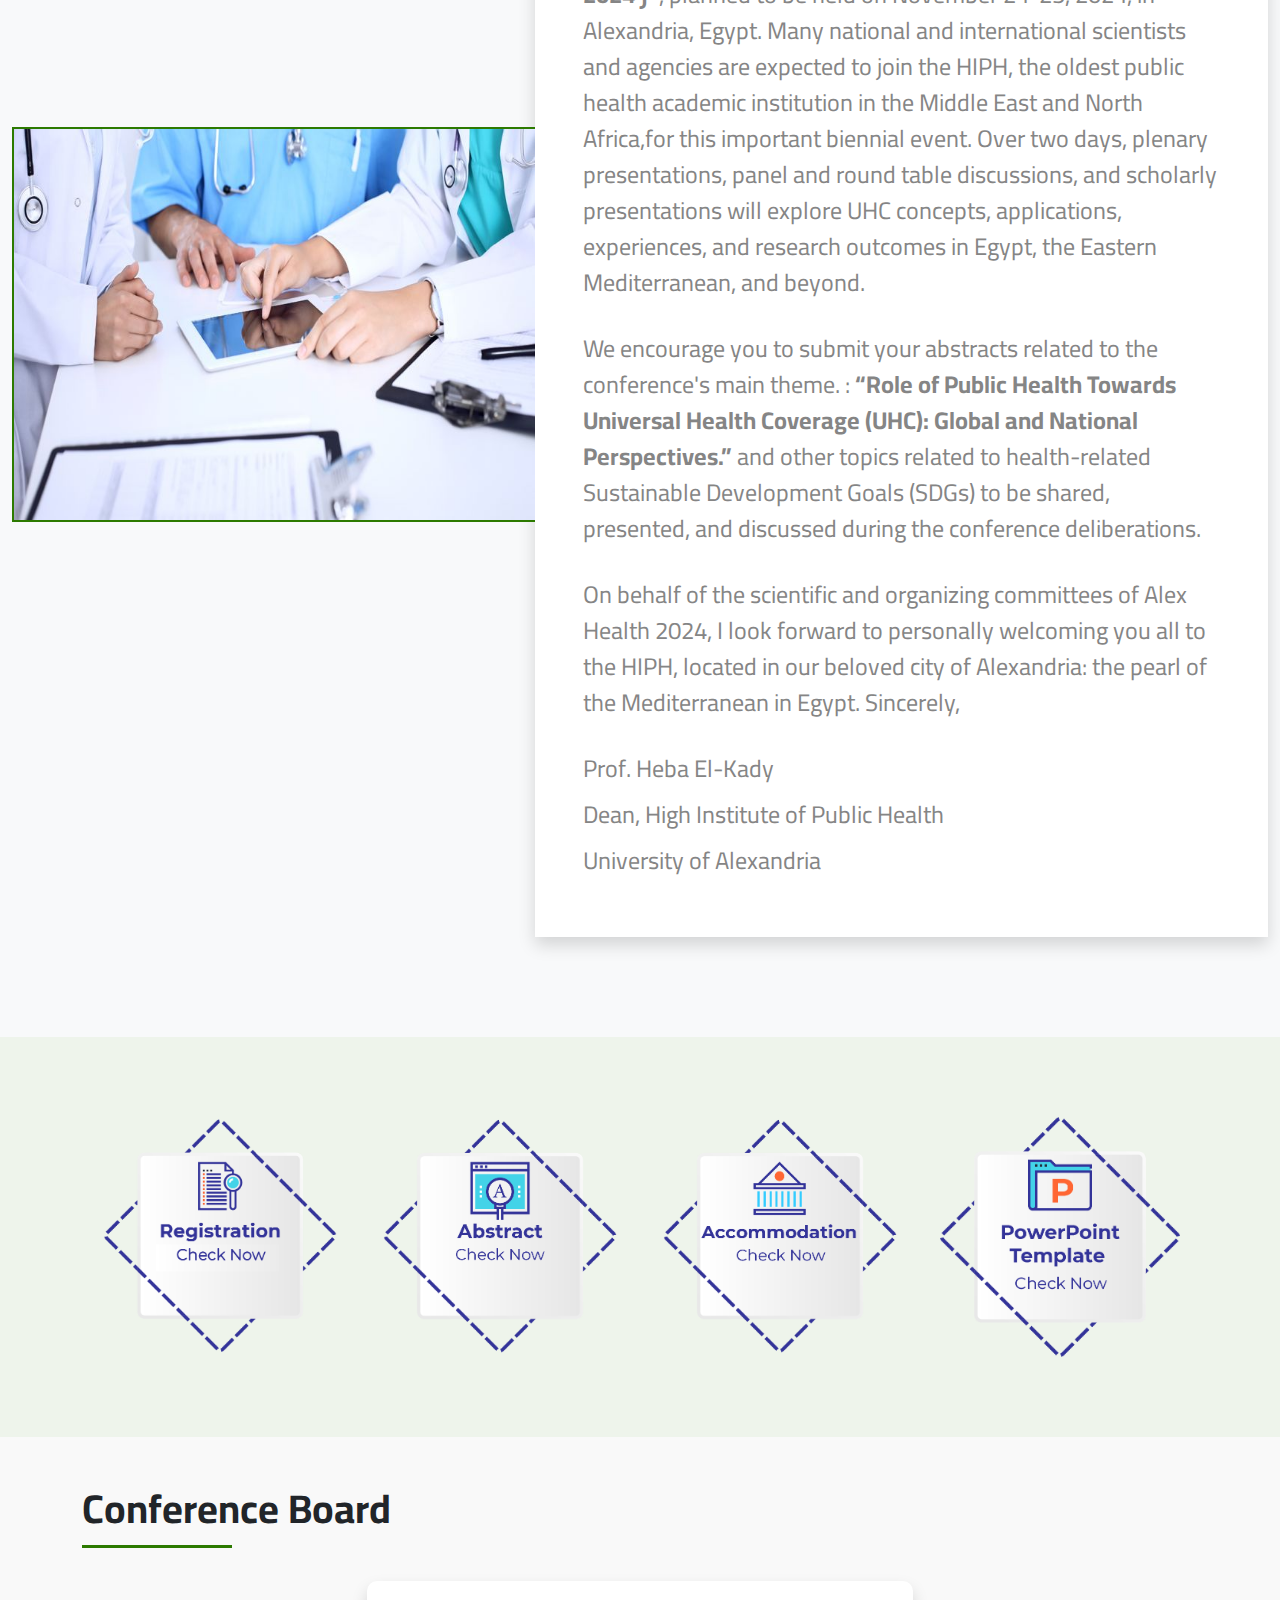
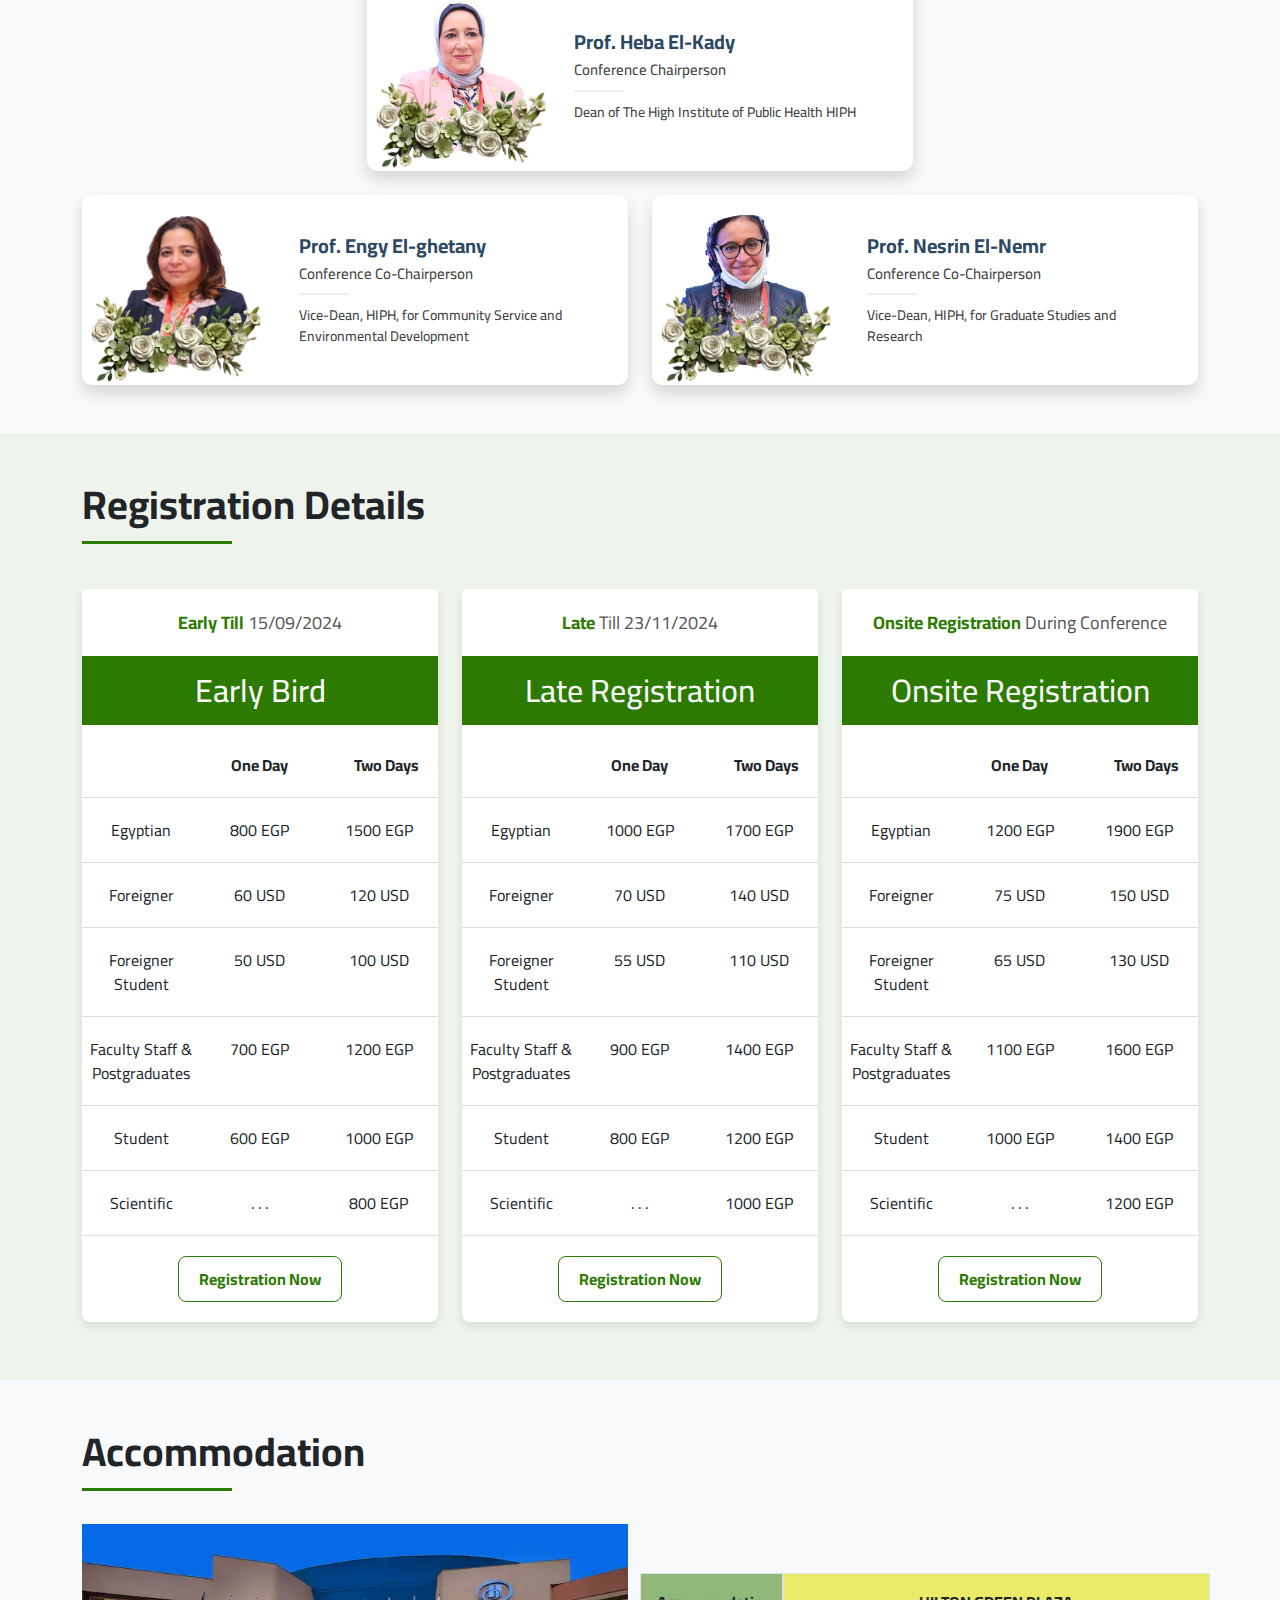
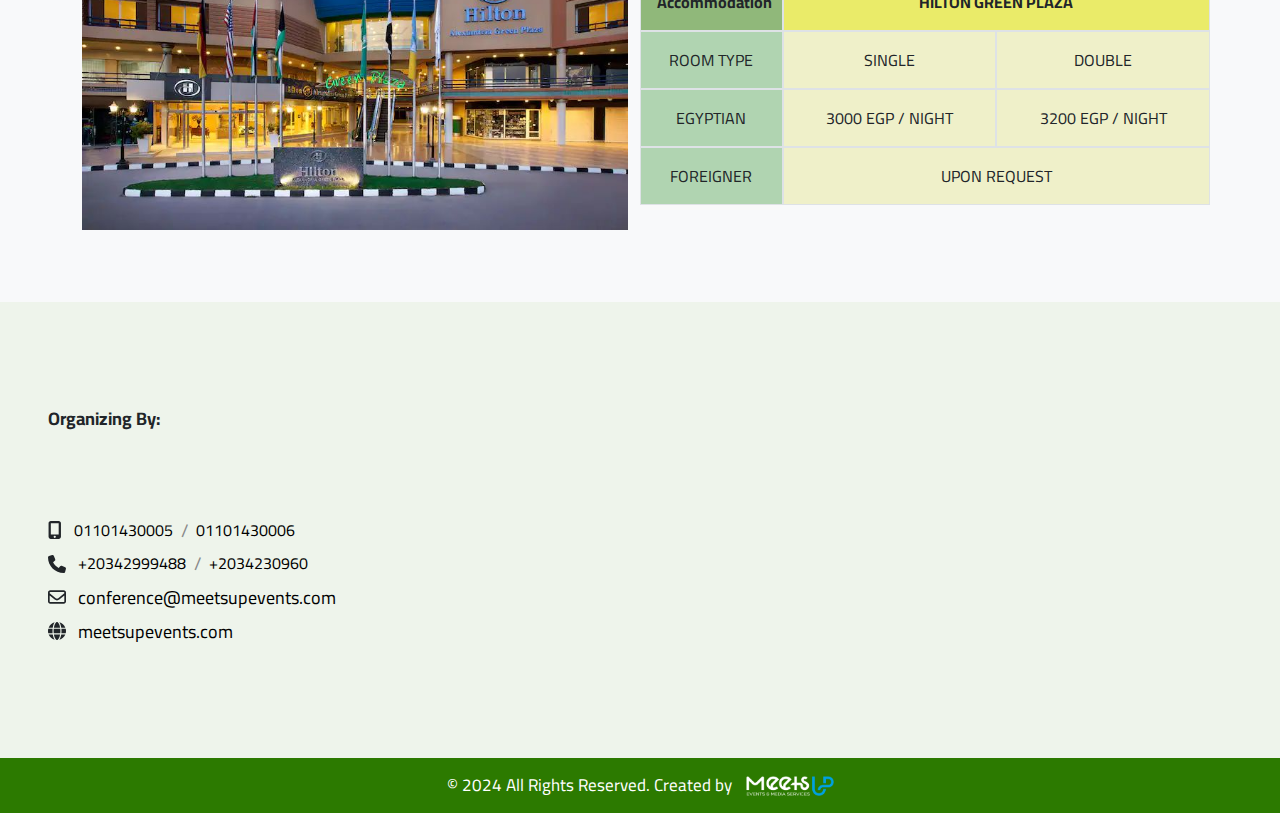
==== commit 2ef65c9f: "Handle Word" ====
--- a/index.html
+++ b/index.html
@@ -90,9 +90,9 @@
           </div>
           <div class="col-lg-7 shadow p-lg-5 p-3 bg-white">
             <h2 class="title">Welcome to AlexHealth</h2>
-            <p>It gives me great pleasure to welcome you all to participate in and actively contribute to the <b class="text-light-50">“11th International Conference of the High Institute of Public Health (HIPH): Alex Health 2024”</b>, planned to be held during 24-25 November 2024, in Alexandria, Egypt. Many national and international scientists and agencies are expected to join the HIPH, the oldest public health academic institution in the Middle East and North Africa, this important biennial event. Over two days, plenary presentations, panel and round table discussions and scholarly presentations will be exploring UHC concepts, applications, experiences and research outcomes in Egypt, the Eastern Mediterranean and beyond.</p>
-            <p>We encourage you to submit your abstracts related to the conference main theme: <b class="text-light-50">“Role of Public Health Towards Universal Health Coverage (UHC): Global and National Perspectives”</b> and other topics related to health-related Sustainable Development Goals (SDGs) to be shared, presented and discussed during the Conference deliberations.</p>
-            <p>On behalf of the scientific and organizing committees of Alex Health 2024, I look forward to personally welcome you all to the HIPH, located at our beloved city of Alexandria: the pearl of the Mediterranean in Egypt. 
+            <p>It gives me great pleasure to welcome you all to participate in and actively contribute to the <b class="text-light-50">“11th International Conference of the High Institute of Public Health (HIPH): Alex Health 2024 ز”</b>, planned to be held on November 24-25, 2024, in Alexandria, Egypt. Many national and international scientists and agencies are expected to join the HIPH, the oldest public health academic institution in the Middle East and North Africa,for this important biennial event. Over two days, plenary presentations, panel and round table discussions, and scholarly presentations will explore UHC concepts, applications, experiences, and research outcomes in Egypt, the Eastern Mediterranean, and beyond.</p>
+            <p>We encourage you to submit your abstracts related to the conference's main theme. : <b class="text-light-50">“Role of Public Health Towards Universal Health Coverage (UHC): Global and National Perspectives.”</b> and other topics related to health-related Sustainable Development Goals (SDGs) to be shared, presented, and discussed during the conference deliberations.</p>
+            <p>On behalf of the scientific and organizing committees of Alex Health 2024, I look forward to personally welcoming you all to the HIPH, located in our beloved city of Alexandria: the pearl of the Mediterranean in Egypt. 
               Sincerely,
               </p>
               <ul class=" list-unstyled">
@@ -419,7 +419,8 @@
                 <div class="col-12  border p-2 p-md-3 table-body-fs main-yellow-dark">UPON REQUEST</div>
               </div>
             </div>
-<sub>          </div></sub>        </div>
+         </div>
+        </div>
       </div>
     </div>
 
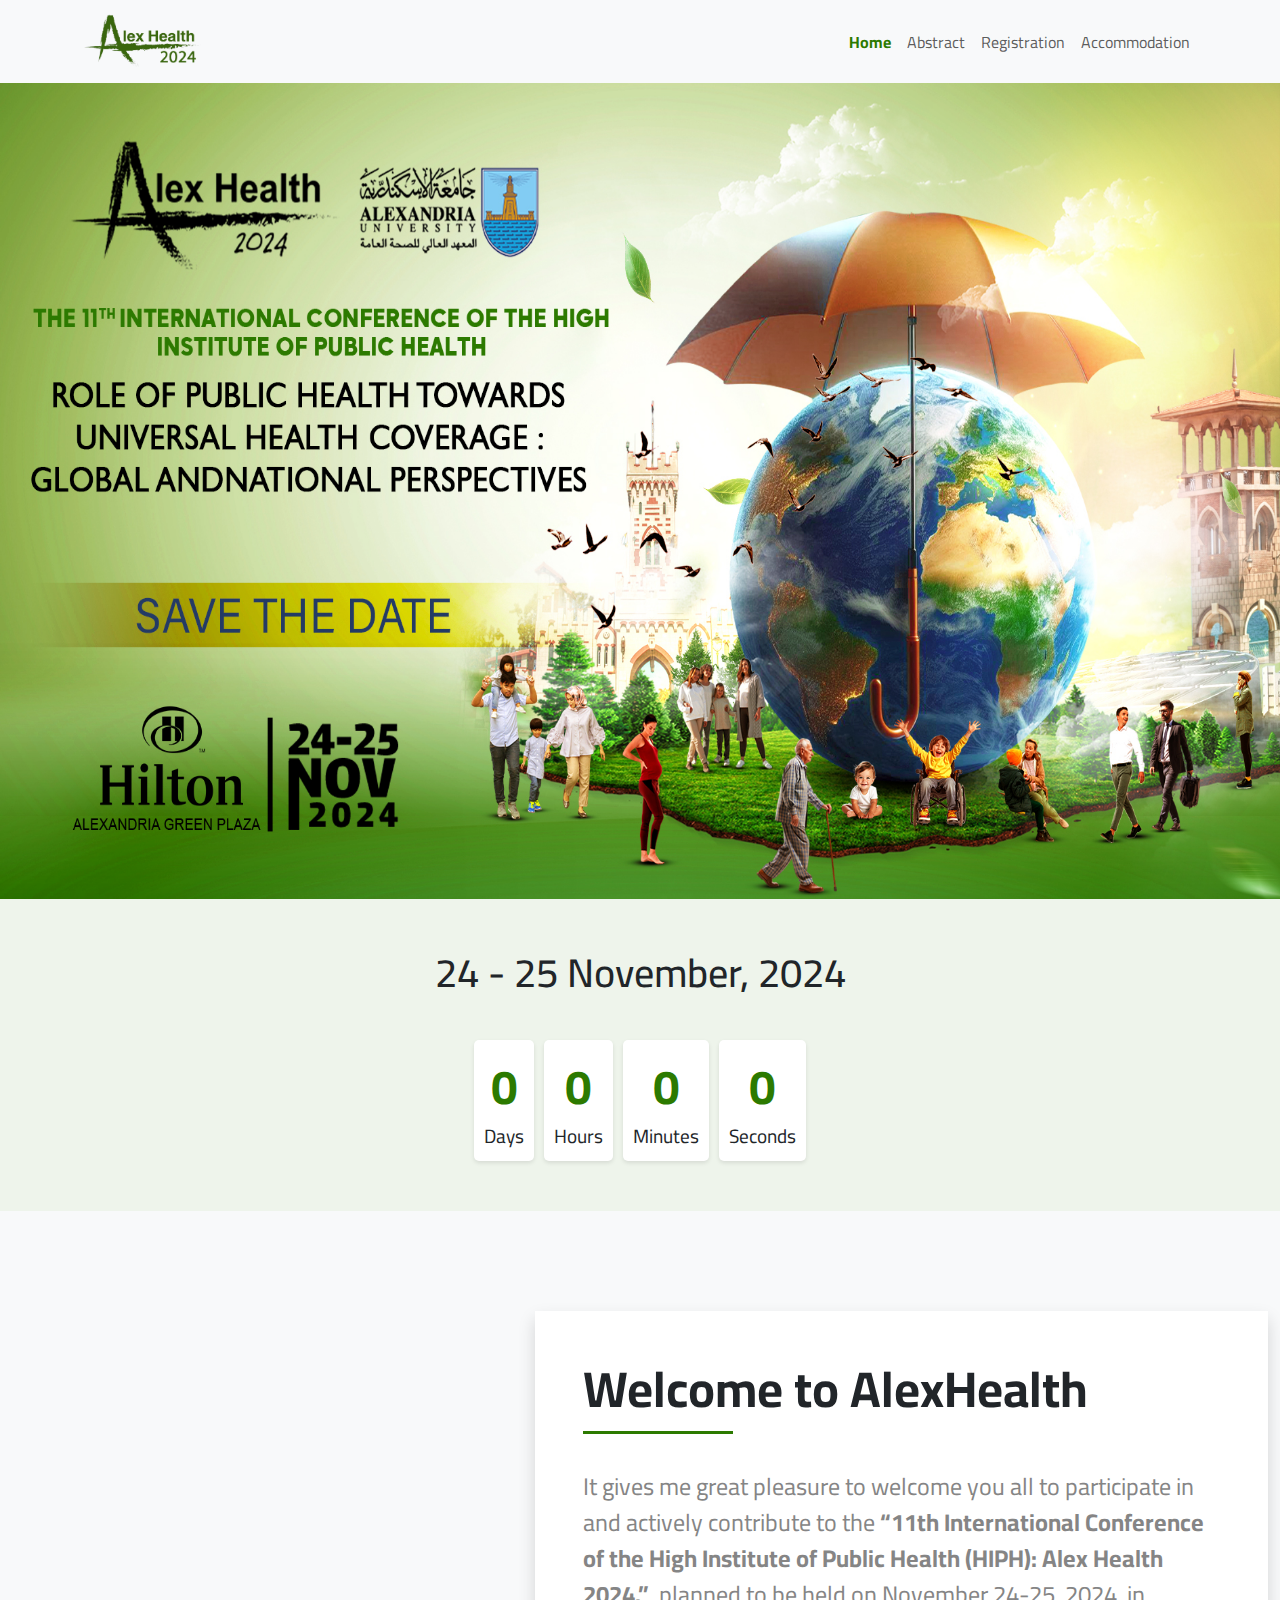
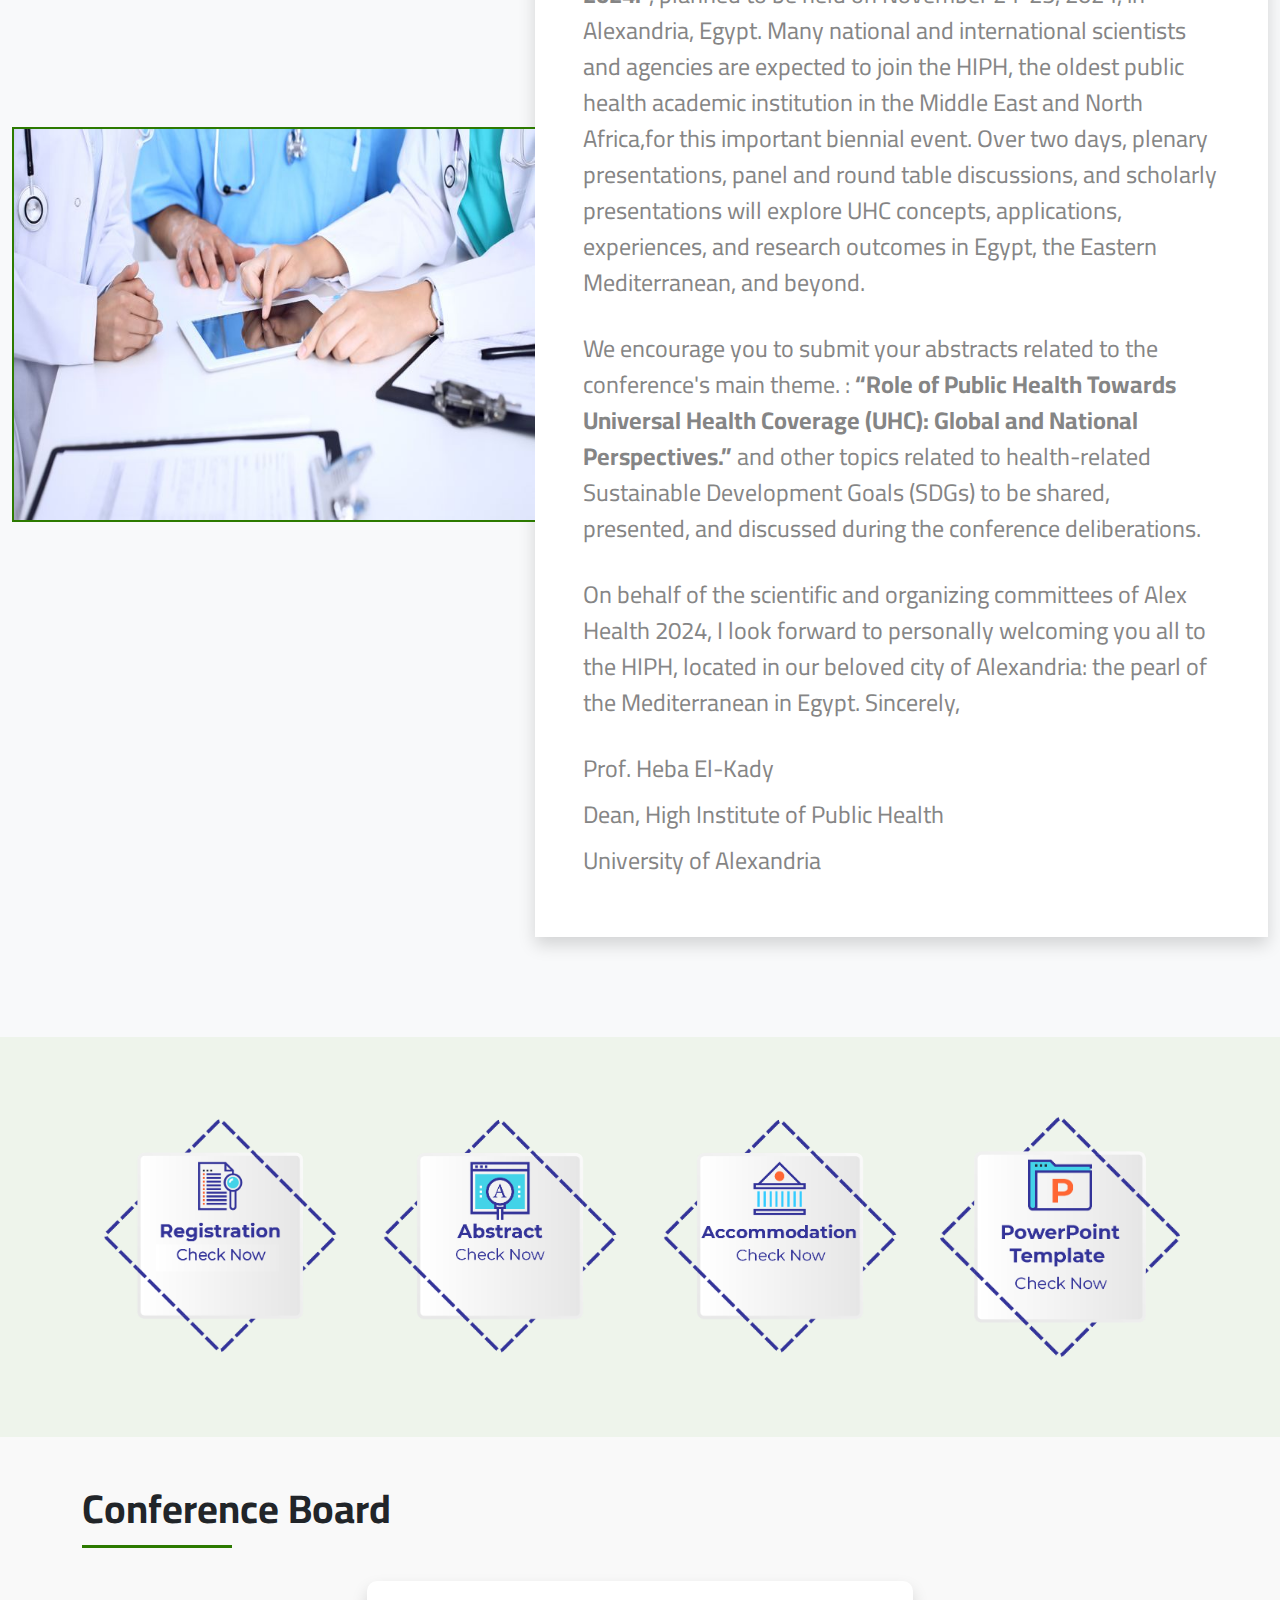
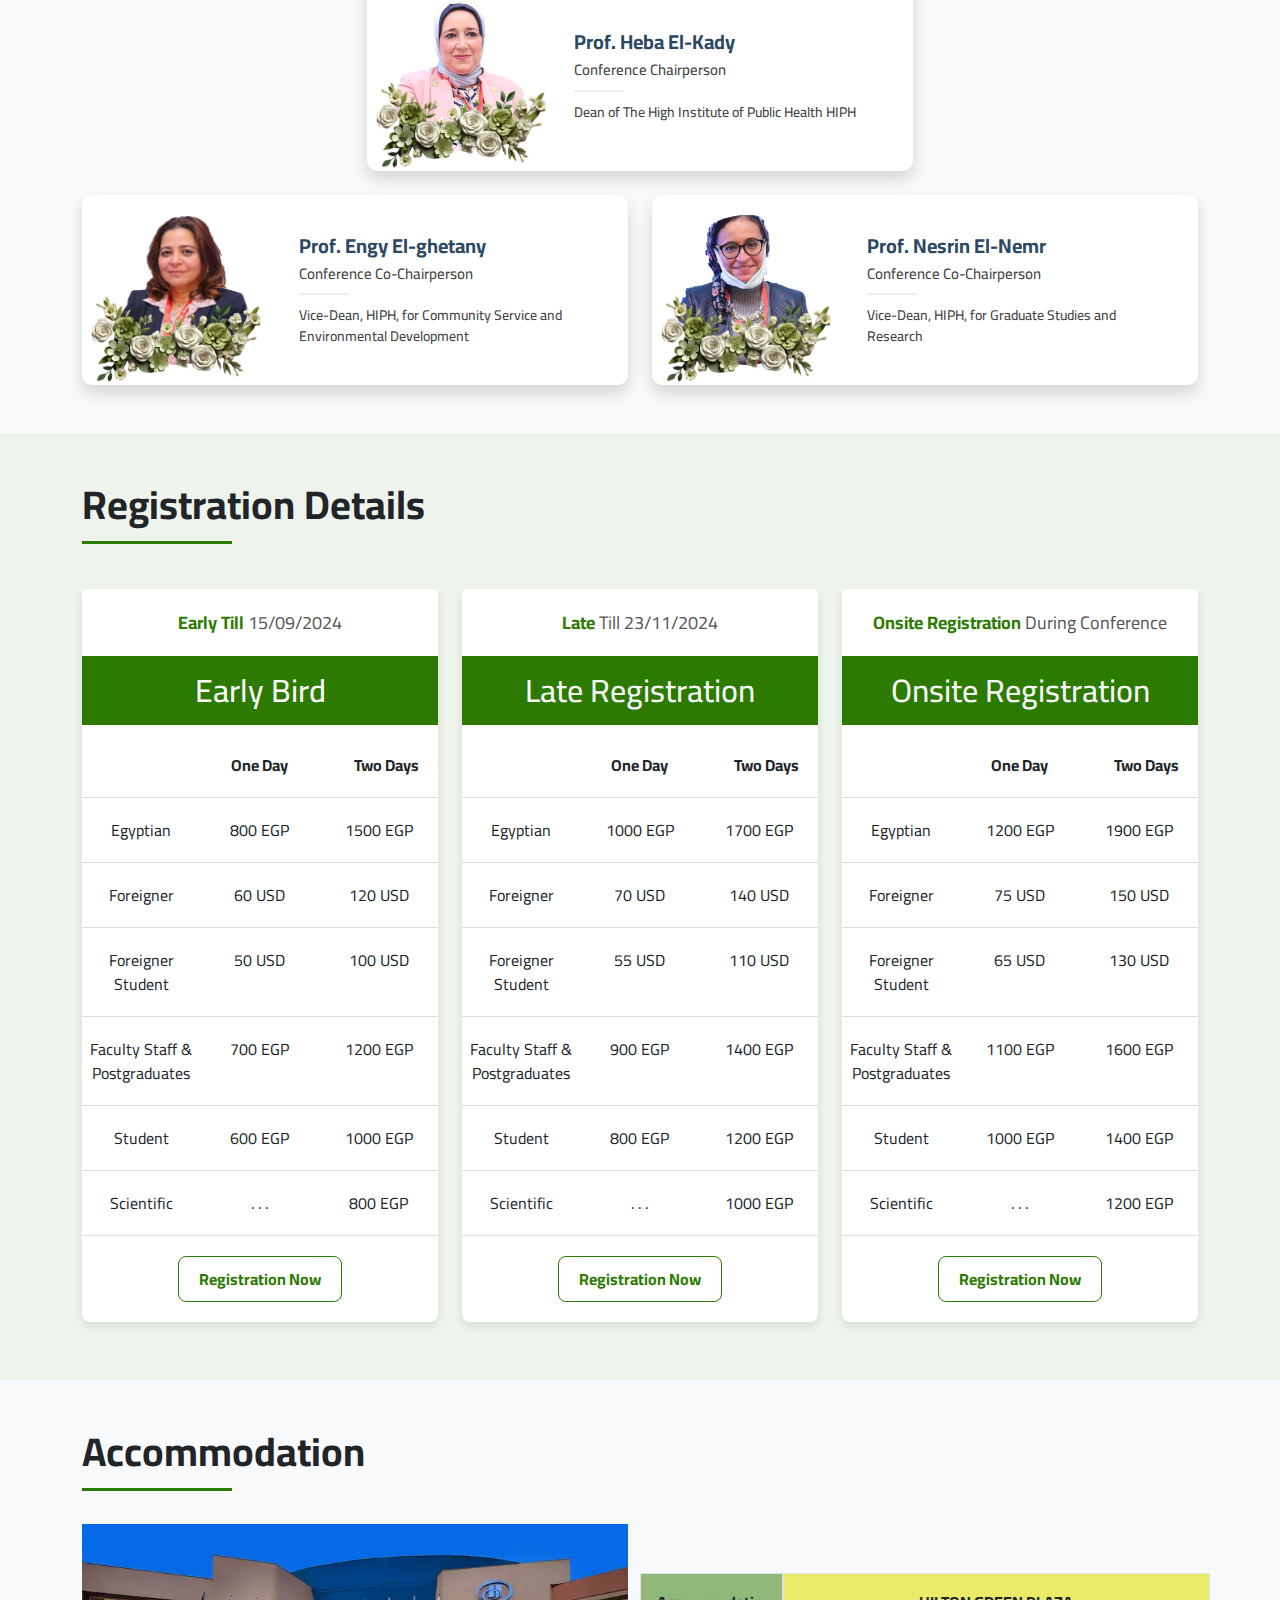
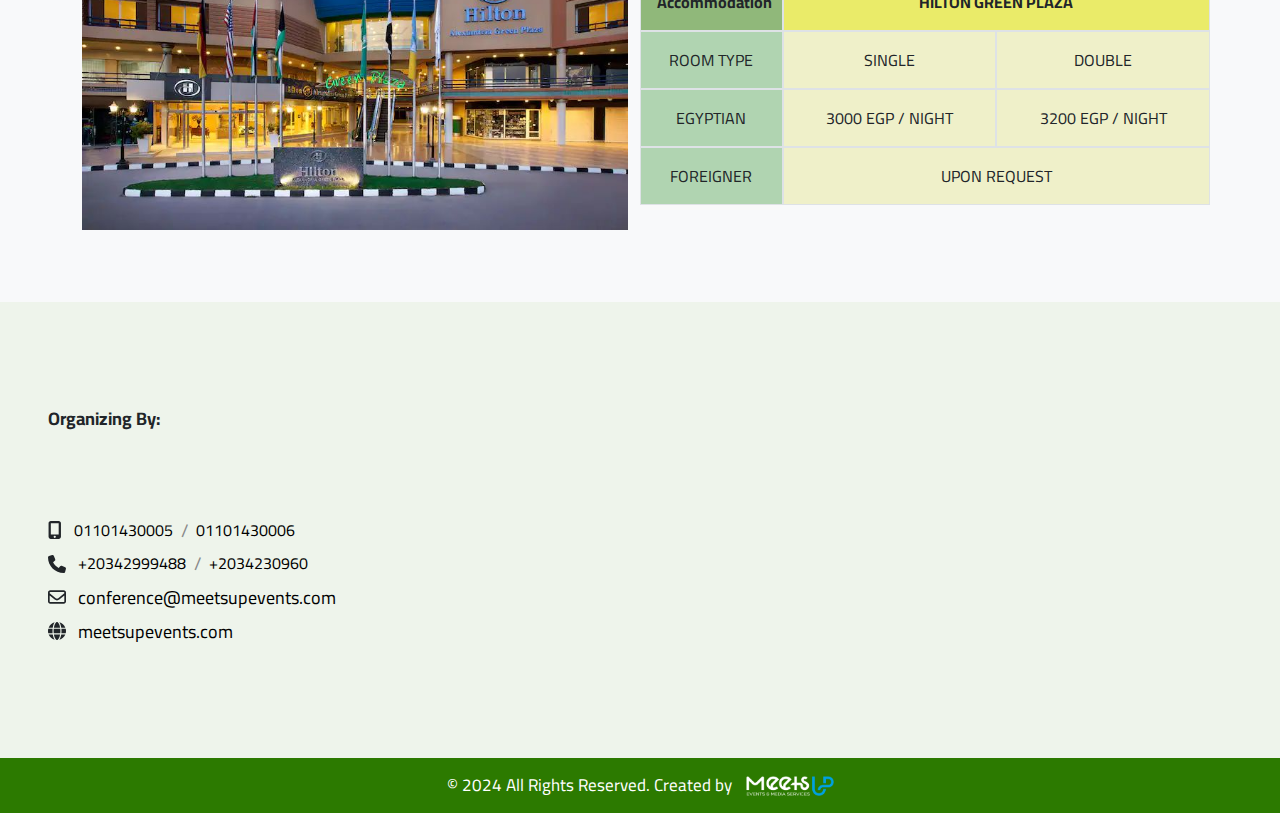
==== commit 5e838add: "Handle Wordes" ====
--- a/index.html
+++ b/index.html
@@ -90,7 +90,7 @@
           </div>
           <div class="col-lg-7 shadow p-lg-5 p-3 bg-white">
             <h2 class="title">Welcome to AlexHealth</h2>
-            <p>It gives me great pleasure to welcome you all to participate in and actively contribute to the <b class="text-light-50">“11th International Conference of the High Institute of Public Health (HIPH): Alex Health 2024 ز”</b>, planned to be held on November 24-25, 2024, in Alexandria, Egypt. Many national and international scientists and agencies are expected to join the HIPH, the oldest public health academic institution in the Middle East and North Africa,for this important biennial event. Over two days, plenary presentations, panel and round table discussions, and scholarly presentations will explore UHC concepts, applications, experiences, and research outcomes in Egypt, the Eastern Mediterranean, and beyond.</p>
+            <p>It gives me great pleasure to welcome you all to participate in and actively contribute to the <b class="text-light-50">“11th International Conference of the High Institute of Public Health (HIPH): Alex Health 2024.”</b>, planned to be held on November 24-25, 2024, in Alexandria, Egypt. Many national and international scientists and agencies are expected to join the HIPH, the oldest public health academic institution in the Middle East and North Africa,for this important biennial event. Over two days, plenary presentations, panel and round table discussions, and scholarly presentations will explore UHC concepts, applications, experiences, and research outcomes in Egypt, the Eastern Mediterranean, and beyond.</p>
             <p>We encourage you to submit your abstracts related to the conference's main theme. : <b class="text-light-50">“Role of Public Health Towards Universal Health Coverage (UHC): Global and National Perspectives.”</b> and other topics related to health-related Sustainable Development Goals (SDGs) to be shared, presented, and discussed during the conference deliberations.</p>
             <p>On behalf of the scientific and organizing committees of Alex Health 2024, I look forward to personally welcoming you all to the HIPH, located in our beloved city of Alexandria: the pearl of the Mediterranean in Egypt. 
               Sincerely,
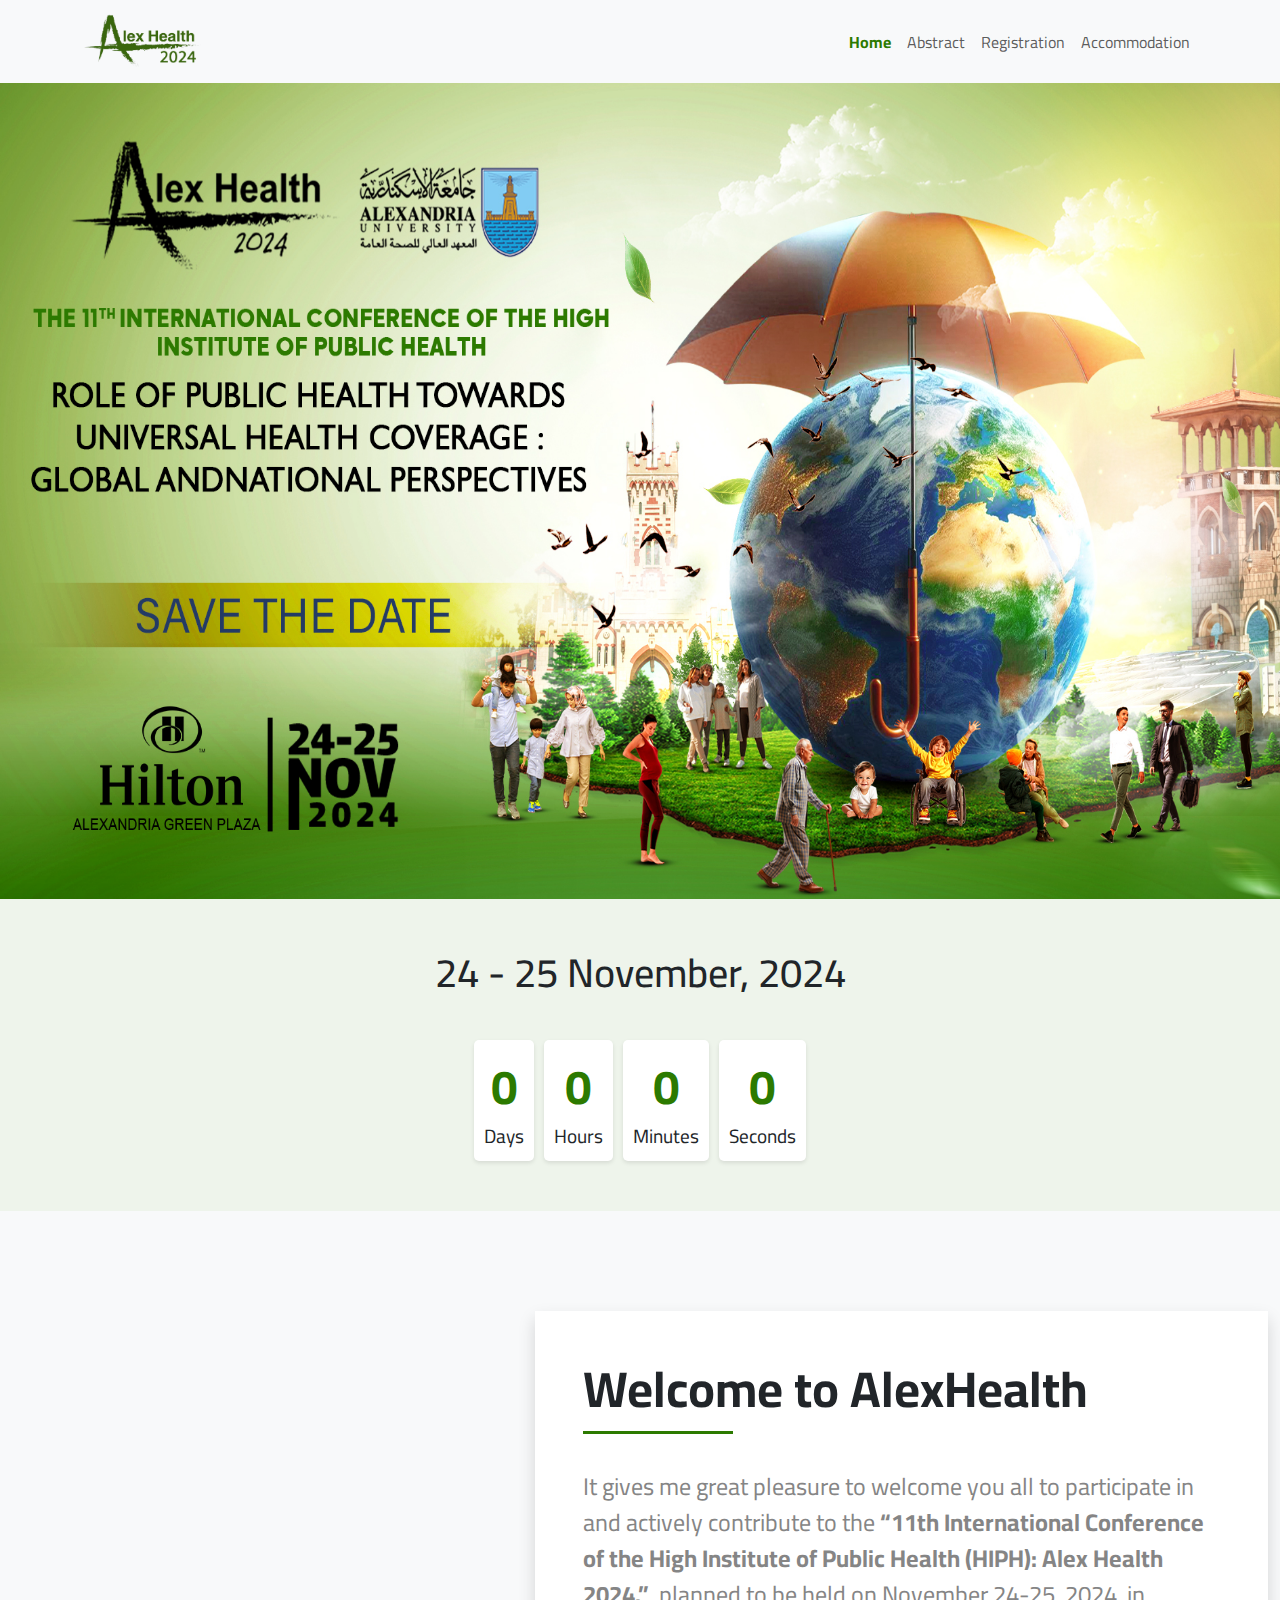
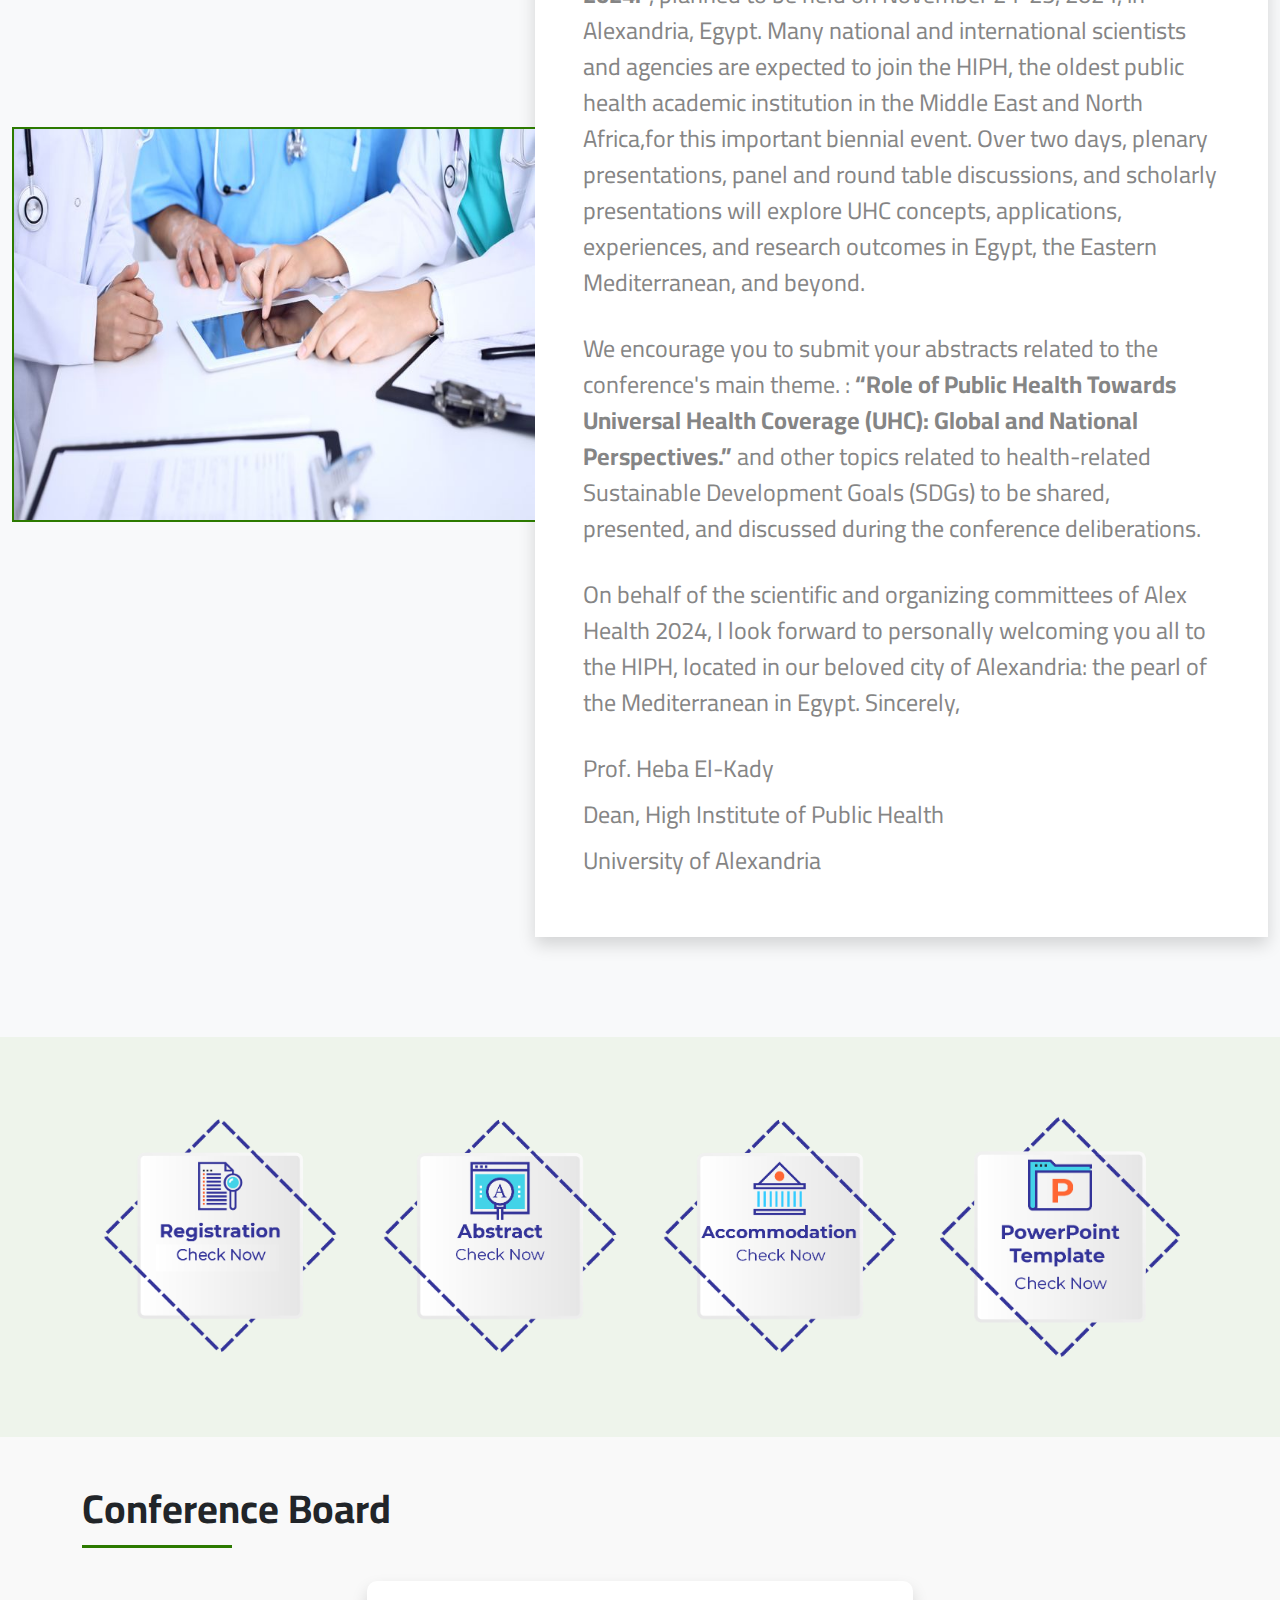
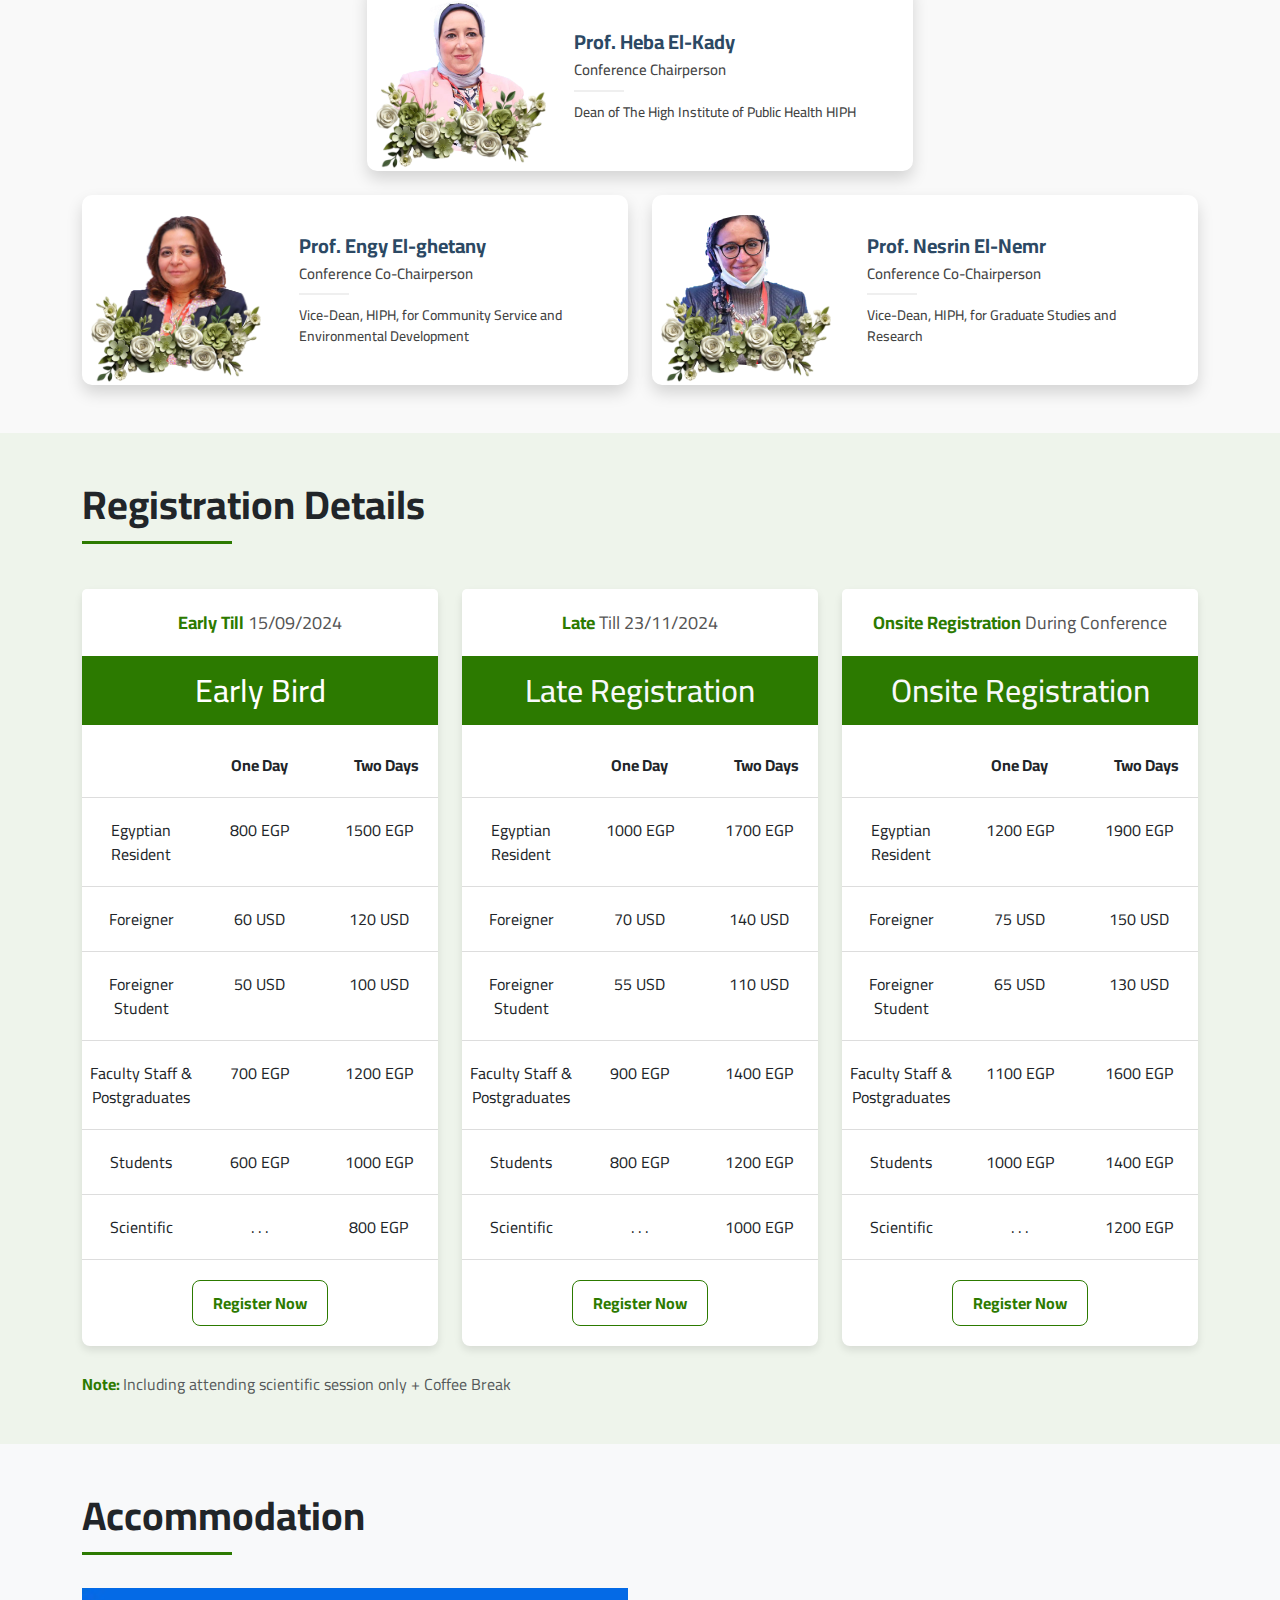
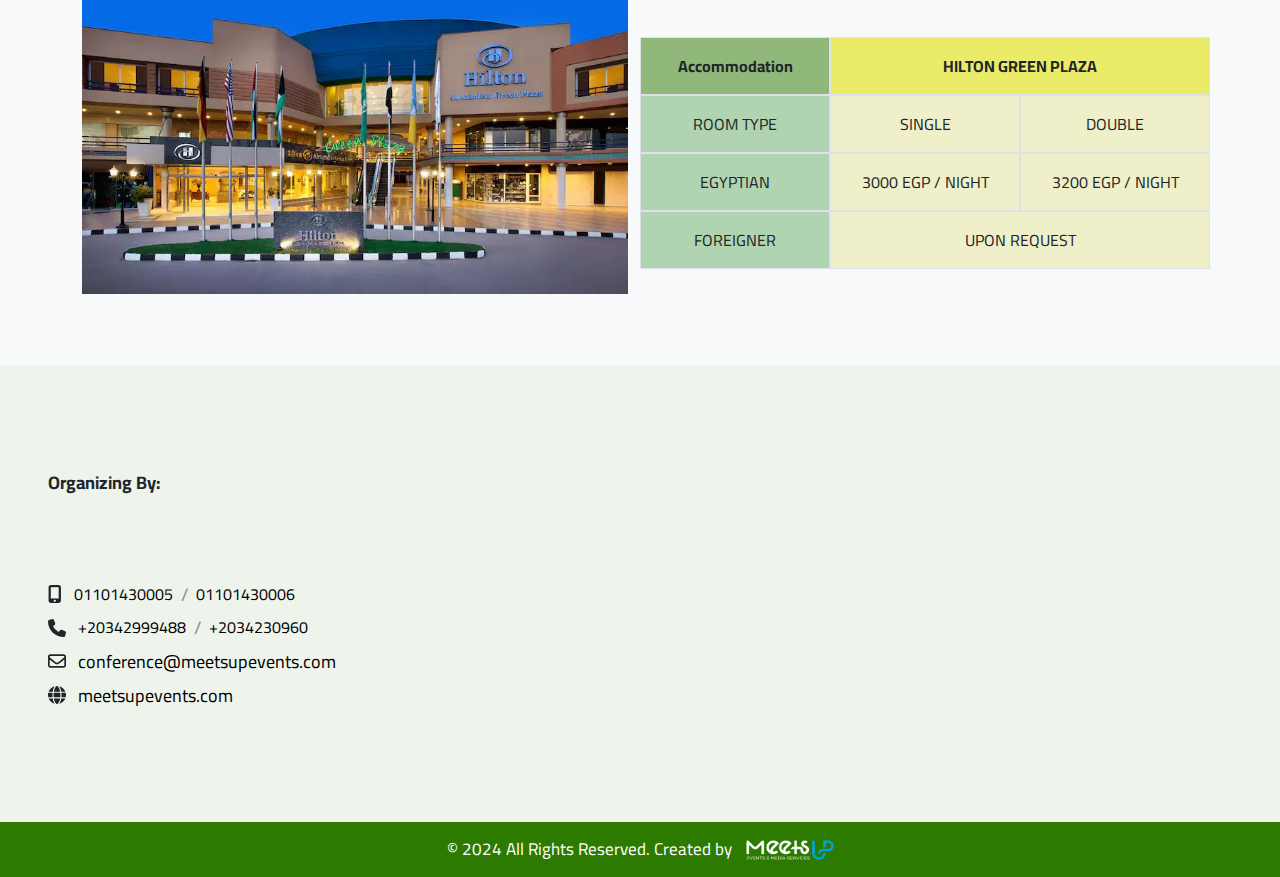
==== commit 3428e455: "handle font and style" ====
--- a/index.html
+++ b/index.html
@@ -205,7 +205,7 @@
     <div class="price py-5">
       <div class="container">
         <h2 class="h1 fw-bolder title position-relative mb-5">Registration Details</h2>
-        <div class="row pricing-table">
+        <div class="row pricing-table mb-3">
           <div class="col-md-4 flex-grow-1">
             <div class="card highlight">
               <div class="card-header"><strong>Early Till</strong> 15/09/2024</div>
@@ -221,7 +221,7 @@
                   </li>
                   <li class="price-item">
                     <ul class="row g-0">
-                      <li class="col-4">Egyptian</li>
+                      <li class="col-4">Egyptian Resident</li>
                       <li class="col-4">800 EGP</li>
                       <li class="col-4">1500 EGP</li>
                     </ul>
@@ -249,7 +249,7 @@
                   </li>
                   <li class="price-item">
                     <ul class="row g-0">
-                      <li class="col-4">Student</li>
+                      <li class="col-4">Students</li>
                       <li class="col-4">600 EGP</li>
                       <li class="col-4">1000 EGP</li>
                     </ul>
@@ -262,7 +262,7 @@
                     </ul>
                   </li>
                 </ul>
-                <a href="register.html">Registration Now</a>
+                <a href="register.html">Register Now</a>
               </div>
             </div>
           </div>
@@ -281,7 +281,7 @@
                   </li>
                   <li class="price-item">
                     <ul class="row g-0">
-                      <li class="col-4">Egyptian</li>
+                      <li class="col-4">Egyptian Resident</li>
                       <li class="col-4">1000 EGP</li>
                       <li class="col-4">1700 EGP</li>
                     </ul>
@@ -309,7 +309,7 @@
                   </li>
                   <li class="price-item">
                     <ul class="row g-0">
-                      <li class="col-4">Student</li>
+                      <li class="col-4">Students</li>
                       <li class="col-4">800 EGP</li>
                       <li class="col-4">1200 EGP</li>
                     </ul>
@@ -322,7 +322,7 @@
                     </ul>
                   </li>
                 </ul>
-                <a href="register.html">Registration Now</a>
+                <a href="register.html">Register Now</a>
               </div>
             </div>
           </div>
@@ -341,7 +341,7 @@
                   </li>
                   <li class="price-item">
                     <ul class="row g-0">
-                      <li class="col-4">Egyptian</li>
+                      <li class="col-4">Egyptian Resident</li>
                       <li class="col-4">1200 EGP</li>
                       <li class="col-4">1900 EGP</li>
                     </ul>
@@ -369,7 +369,7 @@
                   </li>
                   <li class="price-item">
                     <ul class="row g-0">
-                      <li class="col-4">Student</li>
+                      <li class="col-4">Students</li>
                       <li class="col-4">1000 EGP</li>
                       <li class="col-4">1400 EGP</li>
                     </ul>
@@ -382,11 +382,13 @@
                     </ul>
                   </li>
                 </ul>
-                <a href="register.html">Registration Now</a>
-              </div>
-            </div>
-          </div>
-        </div>
+                <a href="register.html">Register Now</a>
+              </div>
+              
+            </div>
+          </div>
+        </div>
+        <div style="color: #2c7a00;" class="fw-bolder">Note: <span class="text-muted fw-normal" >Including attending scientific session only + Coffee Break</span></div>
       </div>
     </div>
     
@@ -401,7 +403,7 @@
         </div>
         <div class="col-lg-6 d-flex align-items-center">
           <div class="row ">
-            <div class="col-3">
+            <div class="col-4">
               <div class="row text-center">
                 <div class="col-12  fs-lg-1 fw-bolder table-head-fs  text-center border p-3 main-green">Accommodation</div>
                 <div class="col-12  text-center border p-2 p-md-3 table-body-fs main-green-dark">ROOM TYPE</div>
@@ -409,7 +411,7 @@
                 <div class="col-12  text-center border p-2 p-md-3 table-body-fs main-green-dark">FOREIGNER</div>
               </div>
             </div>
-            <div class="col-9">
+            <div class="col-8">
               <div class="row text-center">
                 <div class="col-12  fs-lg-1 fw-bolder  table-head-fs border p-3 main-yellow">HILTON GREEN PLAZA</div>
                 <div class="col-6  border p-2 p-md-3 table-body-fs main-yellow-dark">SINGLE</div>
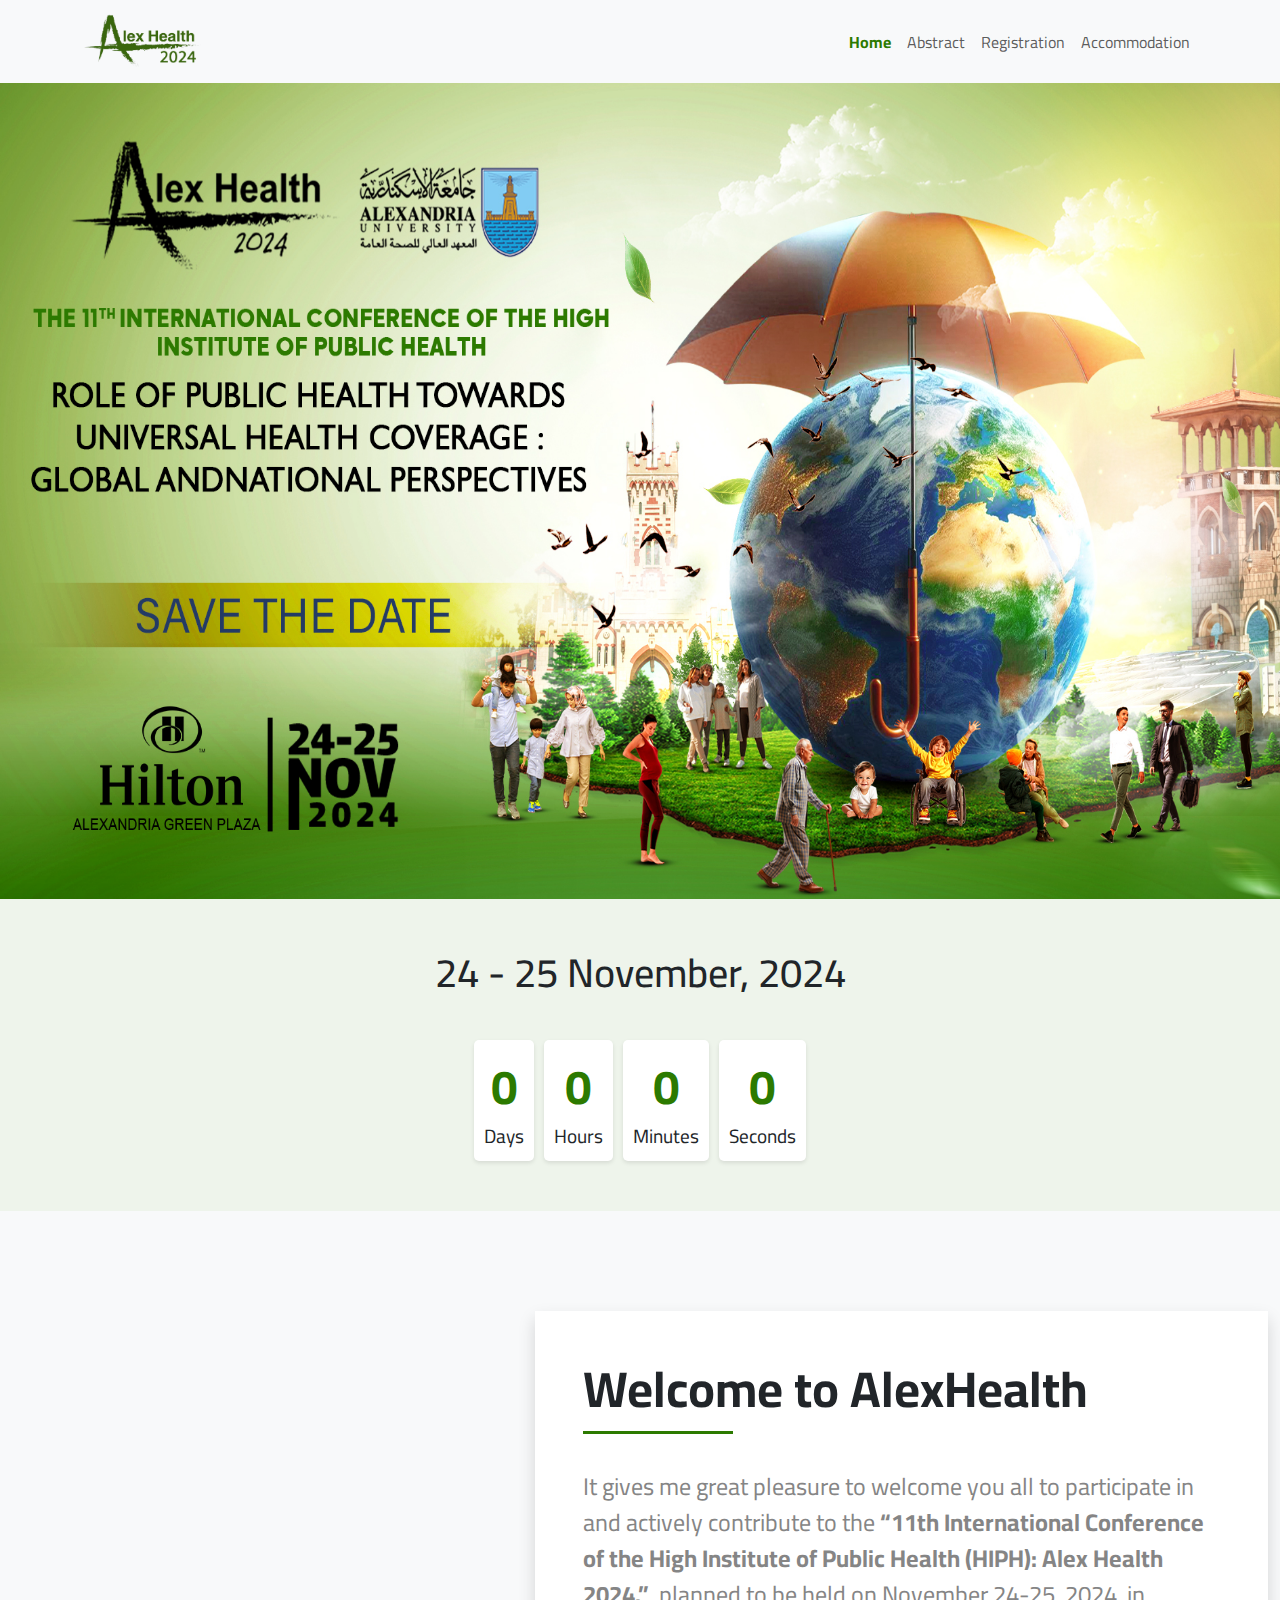
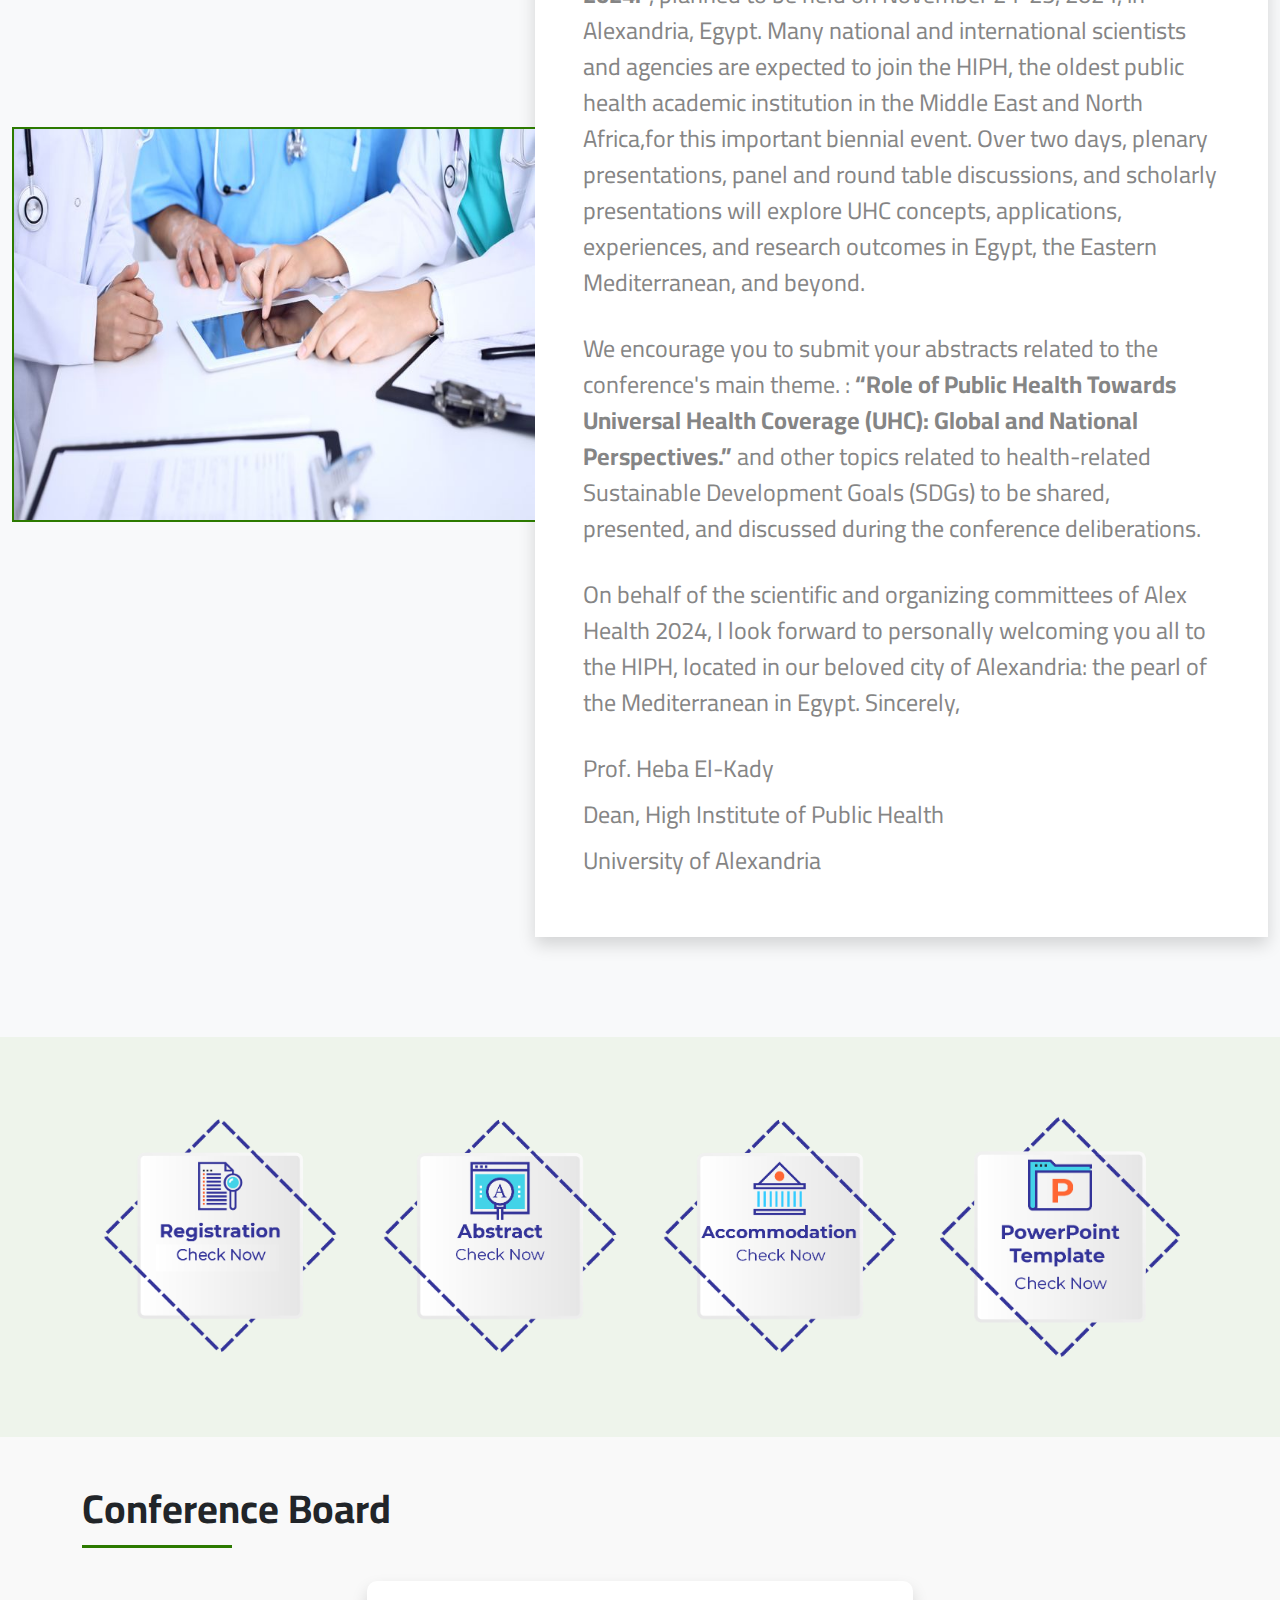
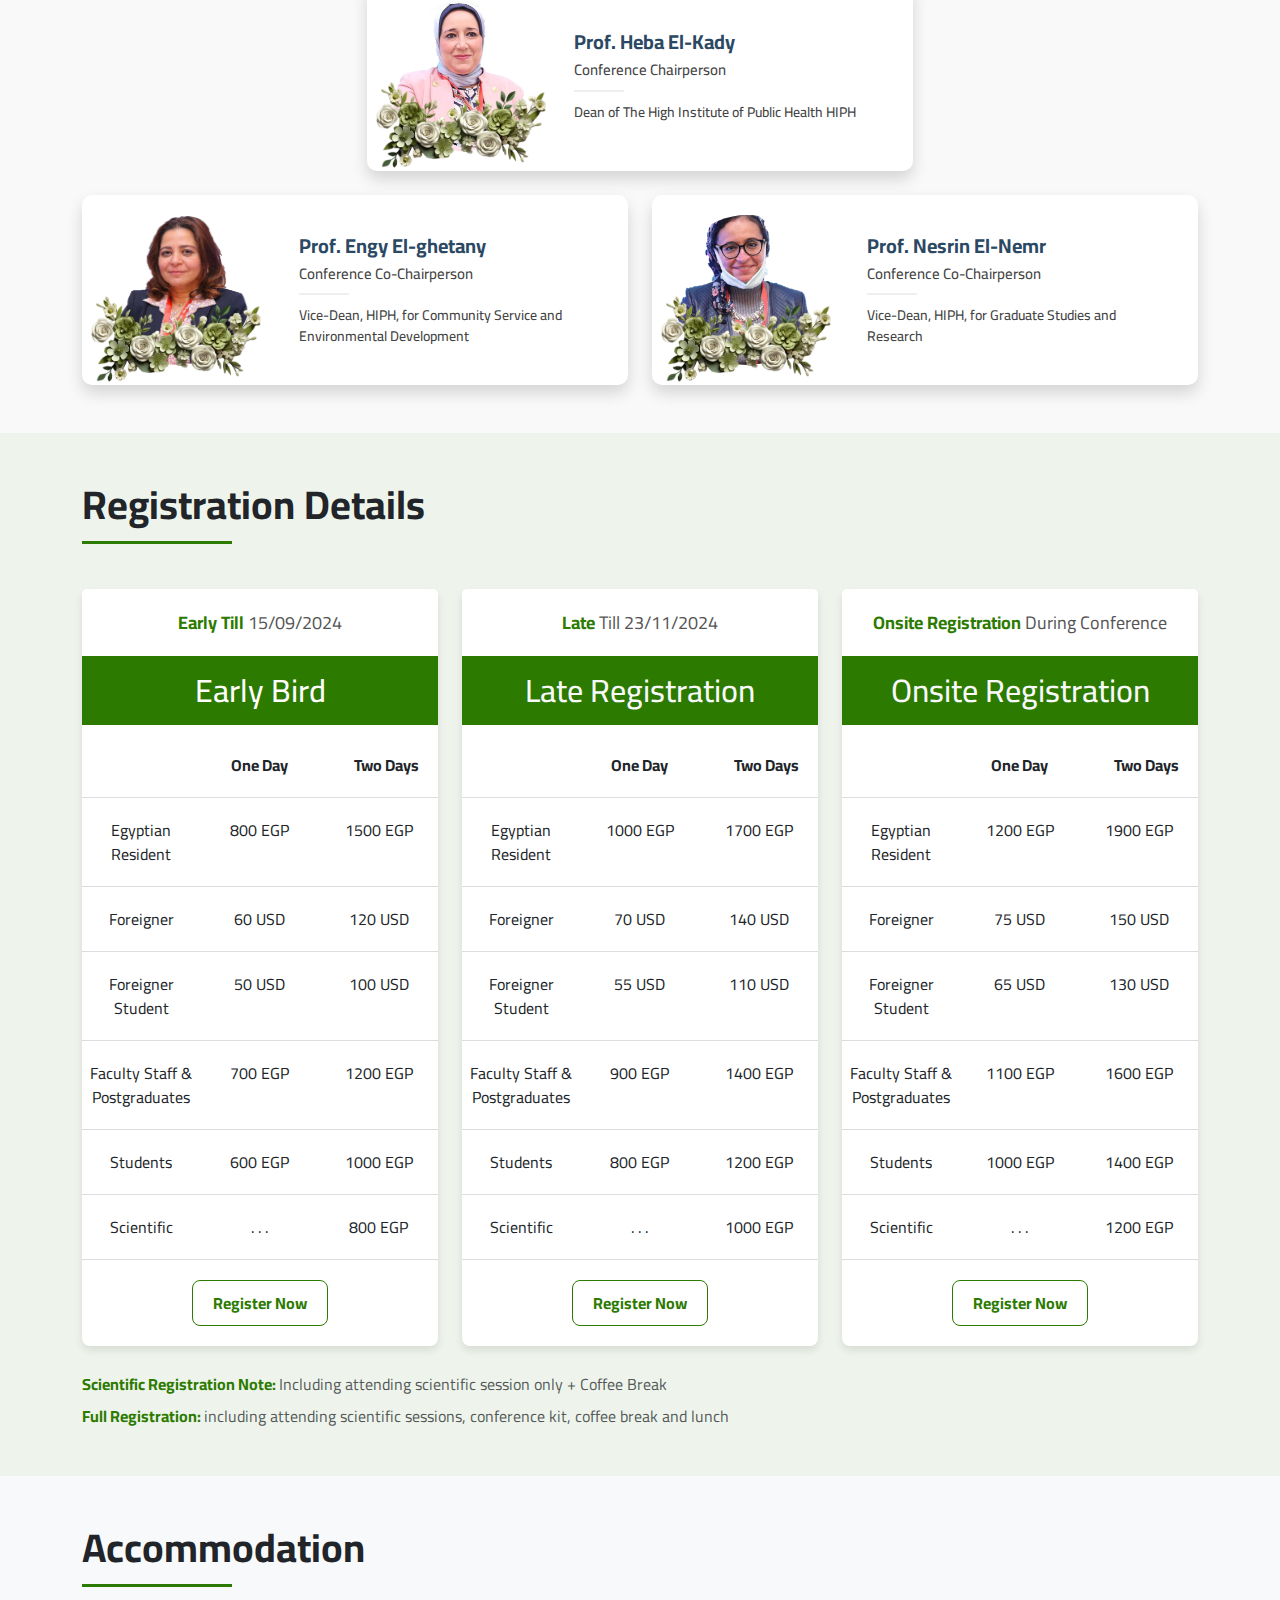
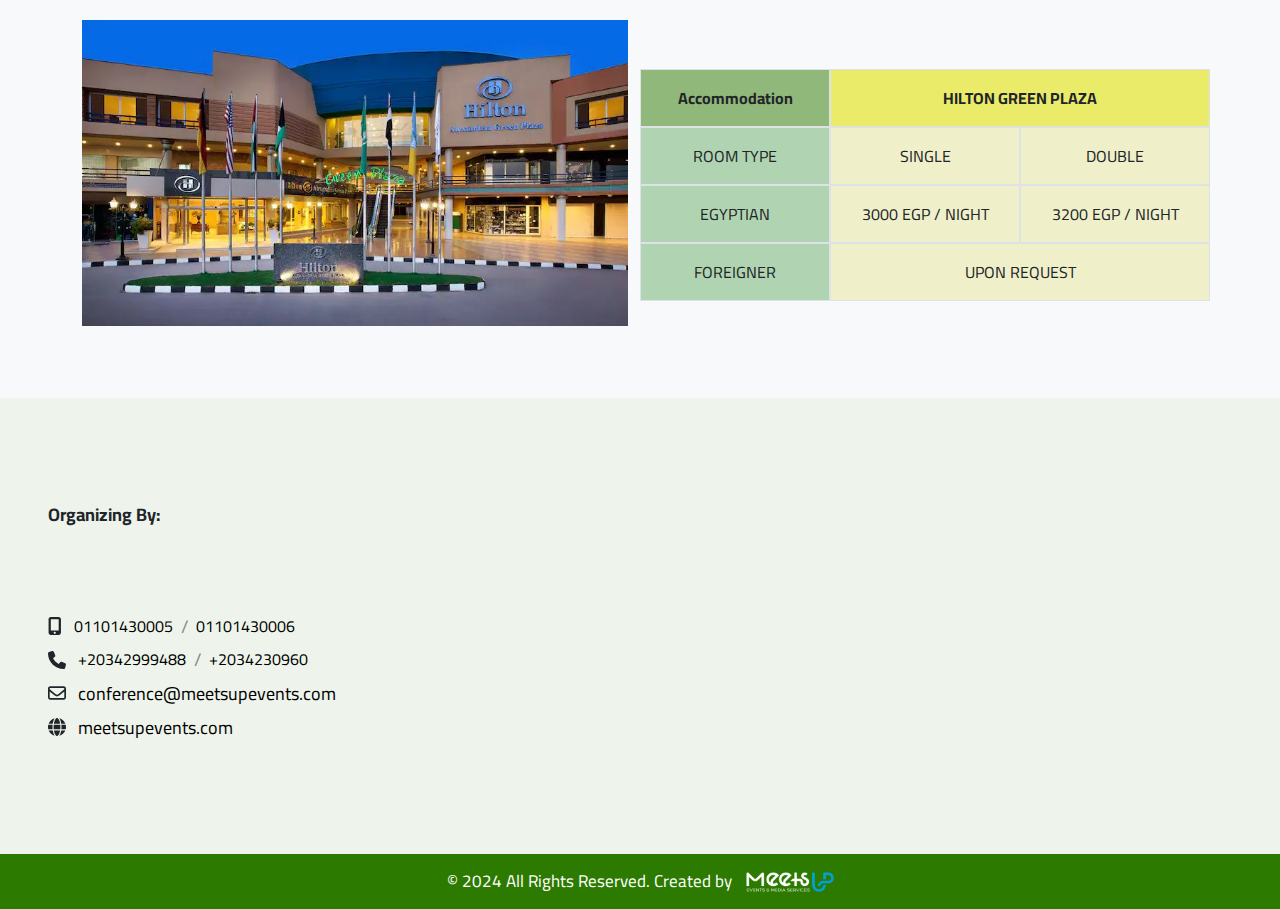
==== commit 5c7d39d5: "Handle Notes" ====
--- a/index.html
+++ b/index.html
@@ -388,7 +388,8 @@
             </div>
           </div>
         </div>
-        <div style="color: #2c7a00;" class="fw-bolder">Note: <span class="text-muted fw-normal" >Including attending scientific session only + Coffee Break</span></div>
+        <div style="color: #2c7a00;" class="fw-bolder mb-2">Scientific Registration Note: <span class="text-muted fw-normal" >Including attending scientific session only + Coffee Break</span></div>
+        <div style="color: #2c7a00;" class="fw-bolder">Full Registration: <span class="text-muted fw-normal" >including attending scientific sessions, conference kit, coffee break and lunch</span></div>
       </div>
     </div>
     
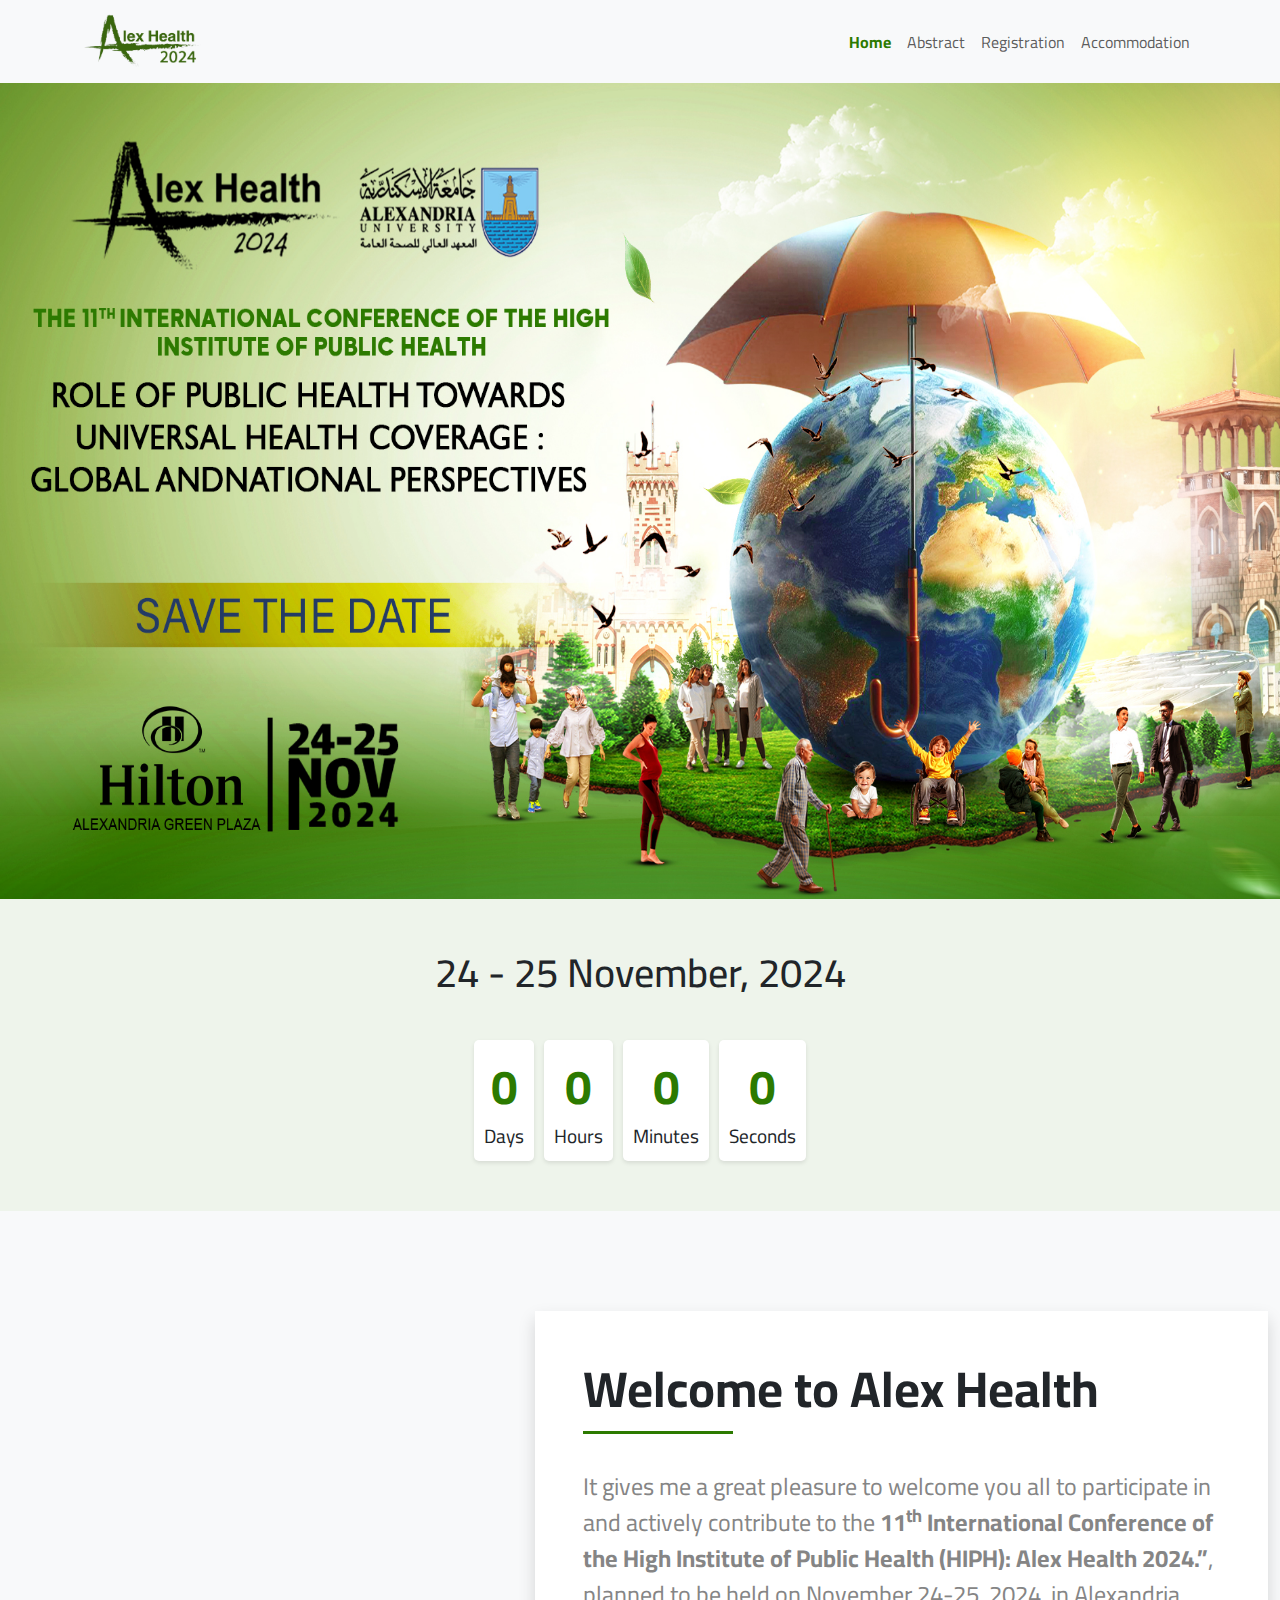
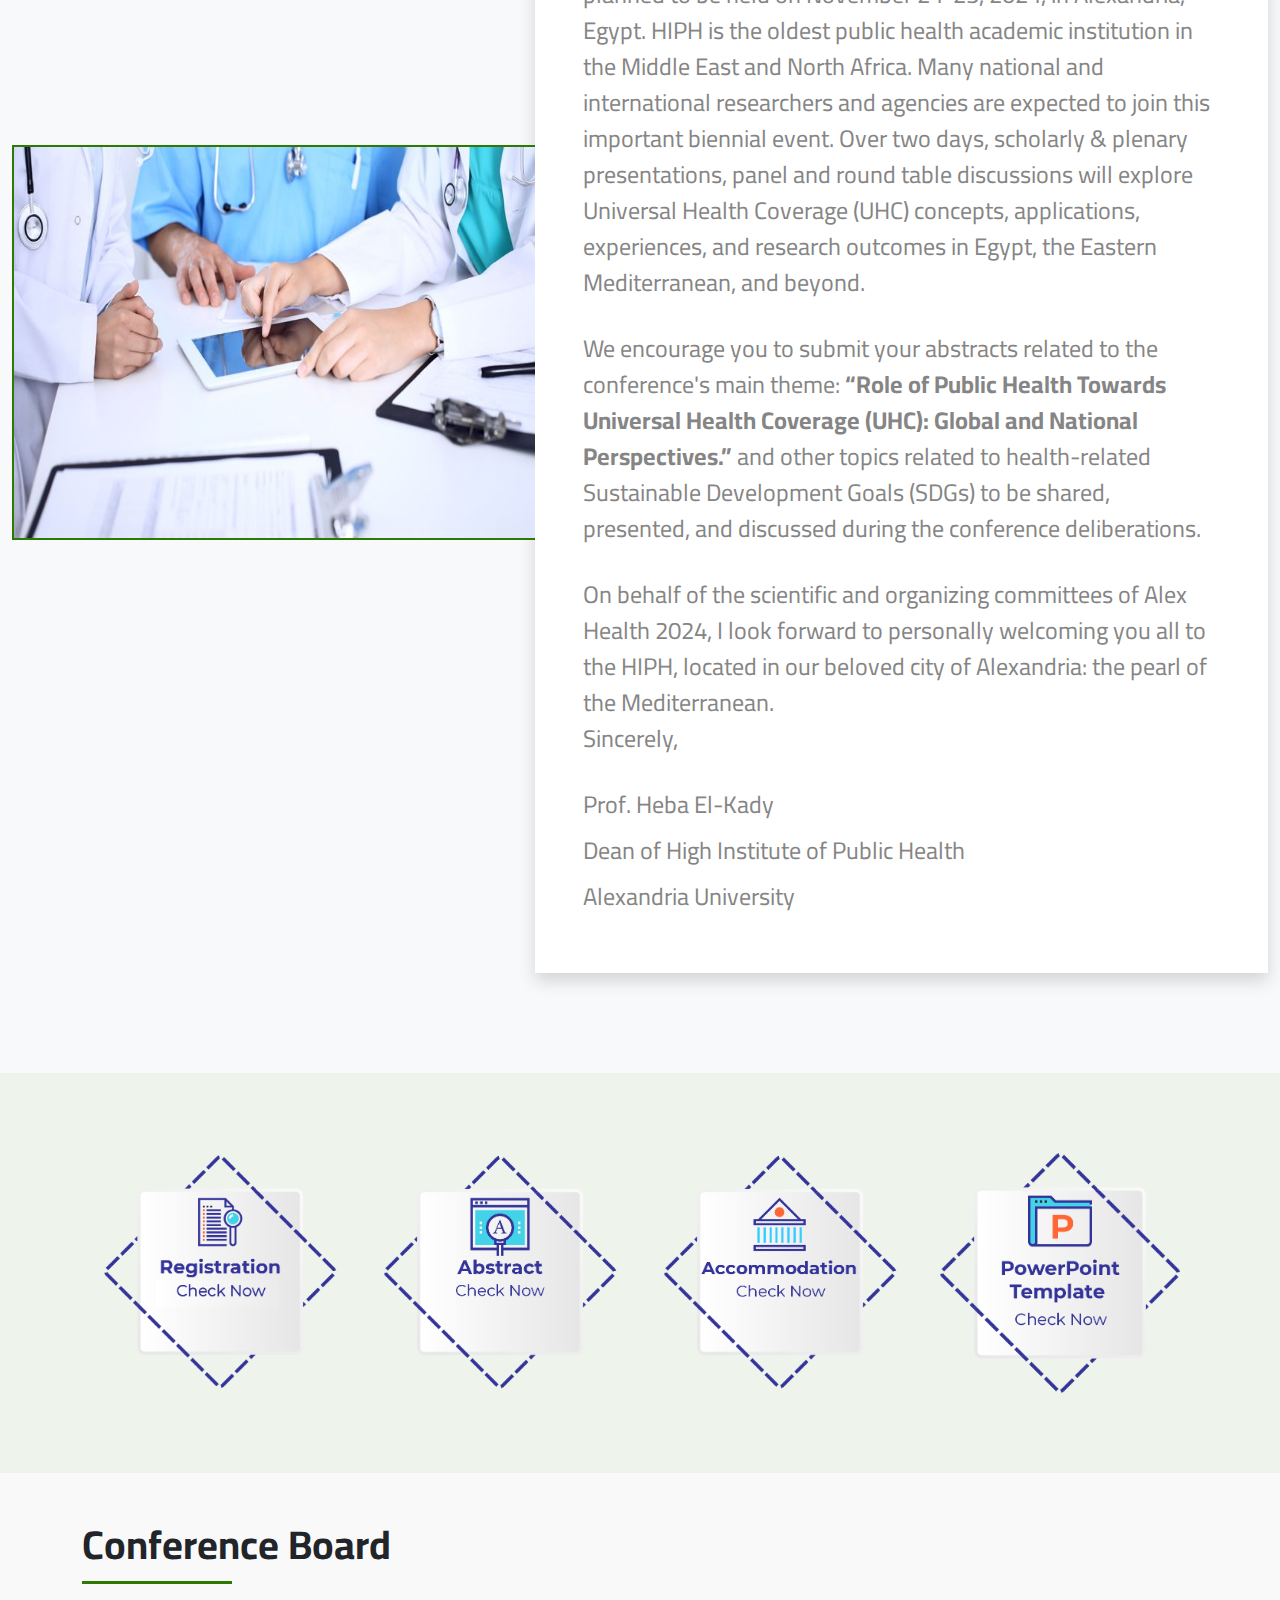
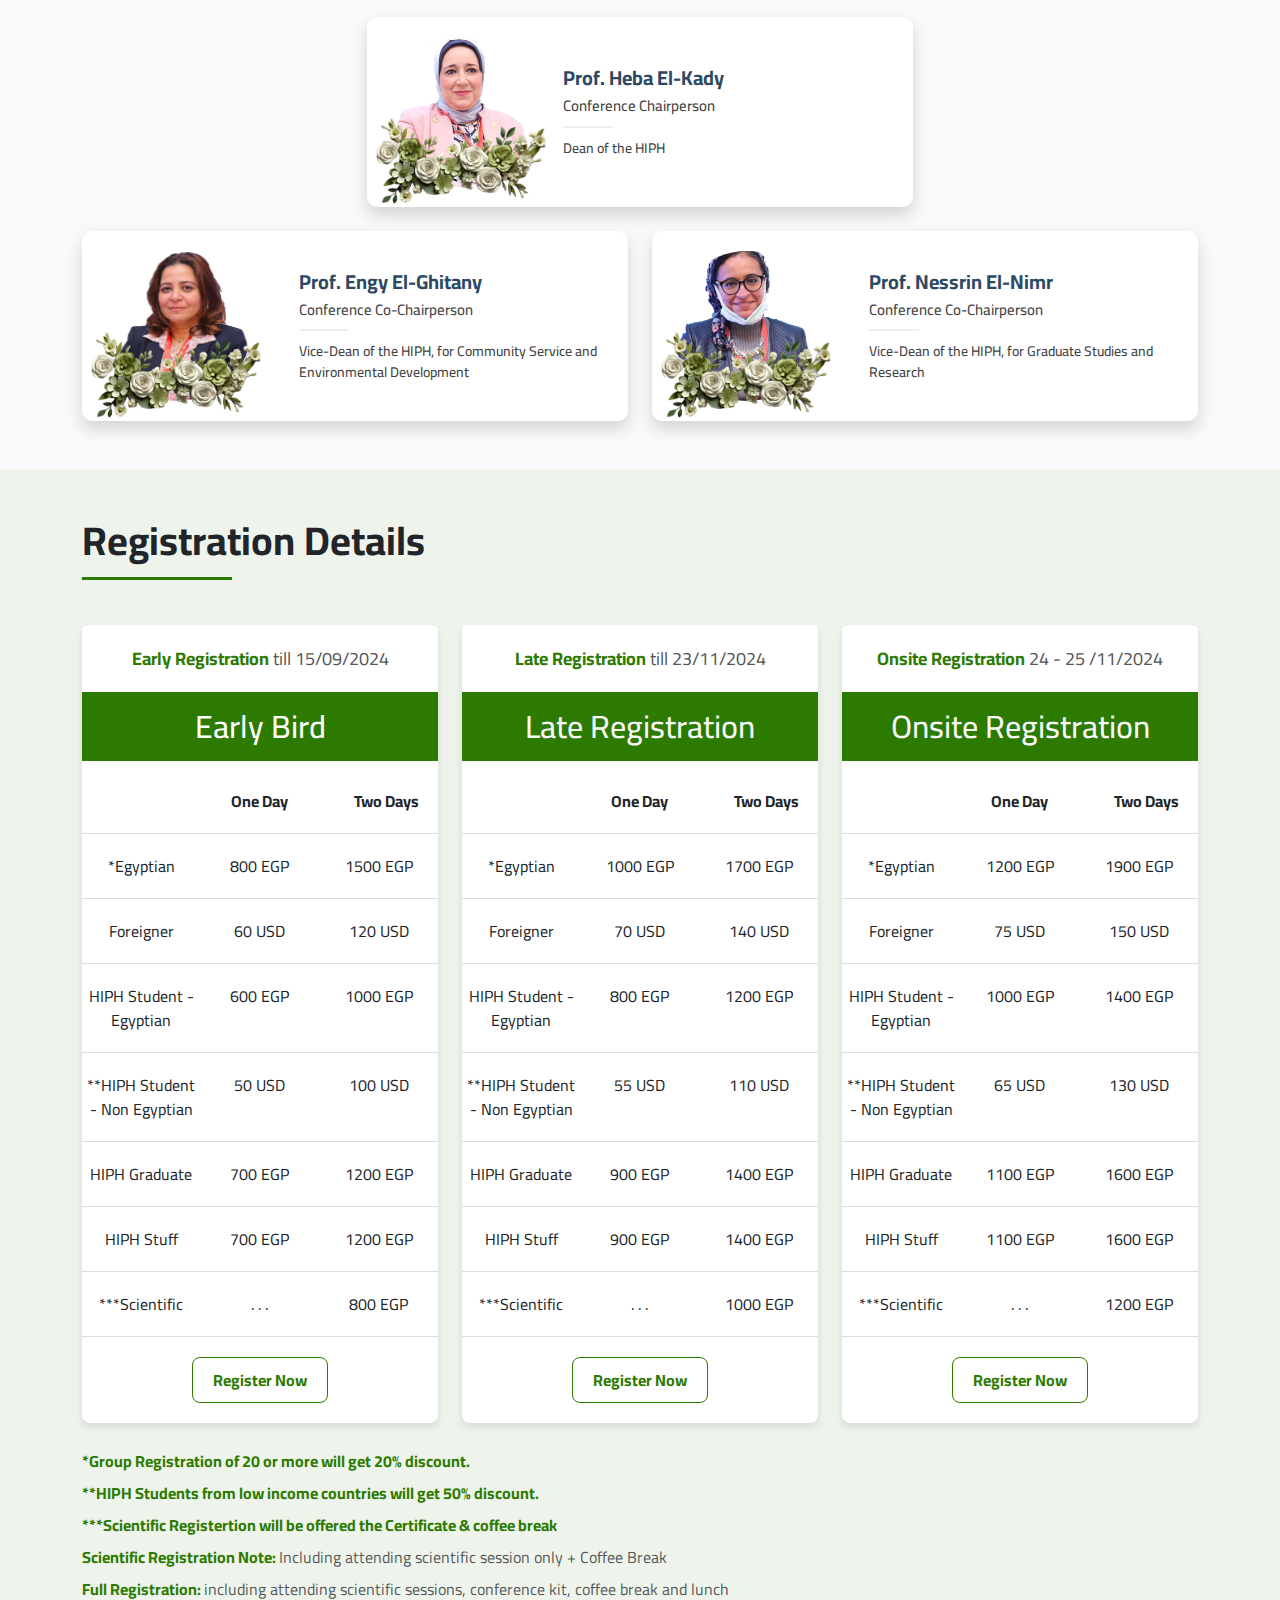
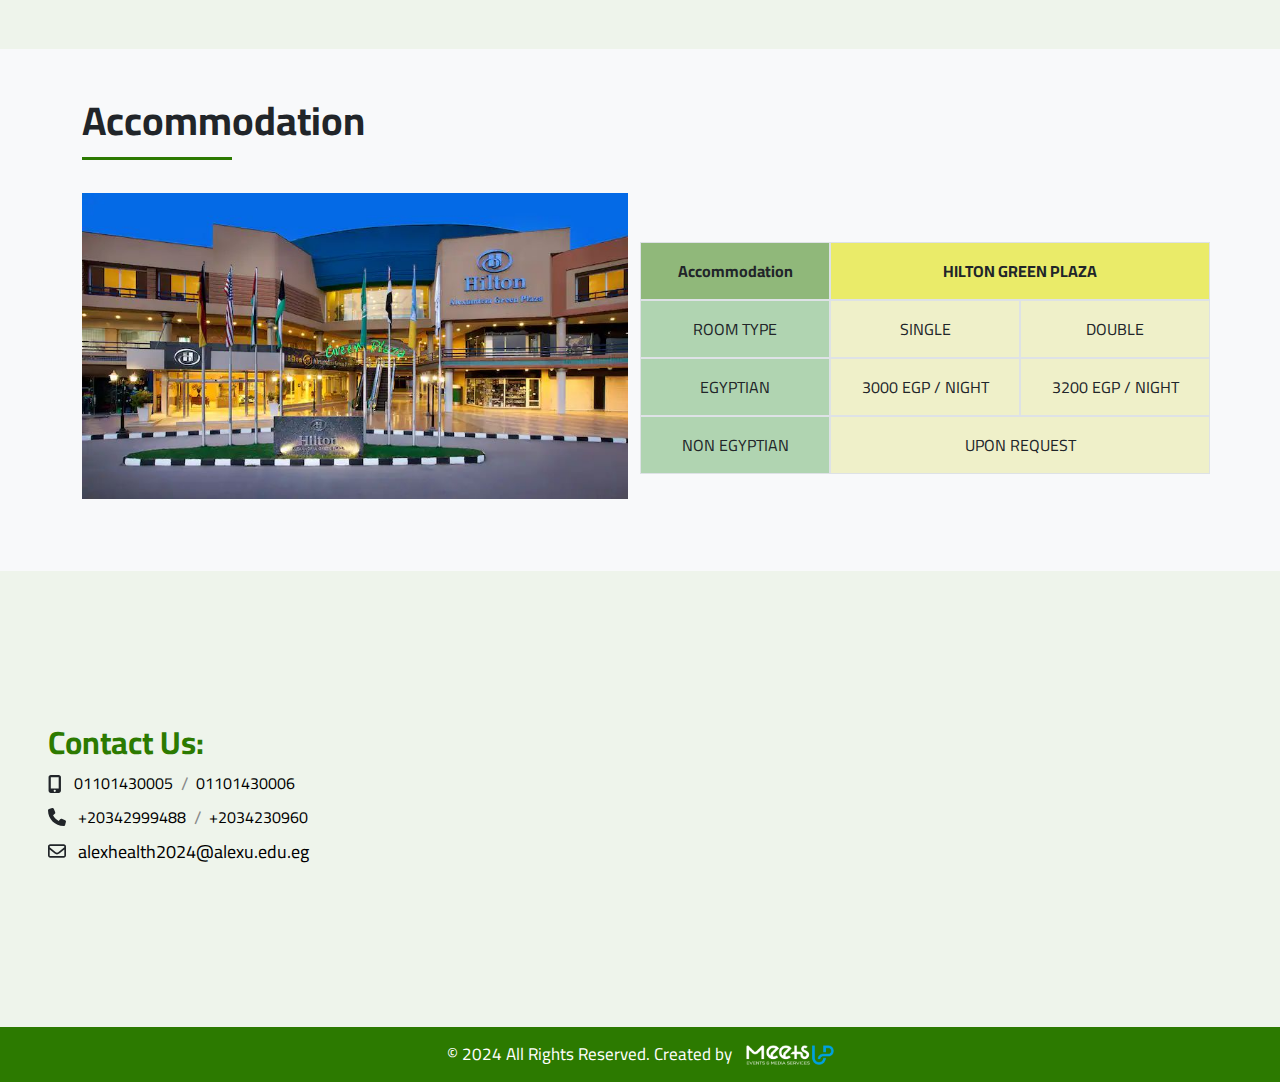
==== commit b3a79136: "Handle" ====
--- a/index.html
+++ b/index.html
@@ -79,7 +79,6 @@
       </div>
     
     </div>
-
     <section class="welcome bg-body-tertiary">
       <div class="container-fluid">
         <div class="row  align-items-center g-0 gap-0">
@@ -89,16 +88,15 @@
             </div>
           </div>
           <div class="col-lg-7 shadow p-lg-5 p-3 bg-white">
-            <h2 class="title">Welcome to AlexHealth</h2>
-            <p>It gives me great pleasure to welcome you all to participate in and actively contribute to the <b class="text-light-50">“11th International Conference of the High Institute of Public Health (HIPH): Alex Health 2024.”</b>, planned to be held on November 24-25, 2024, in Alexandria, Egypt. Many national and international scientists and agencies are expected to join the HIPH, the oldest public health academic institution in the Middle East and North Africa,for this important biennial event. Over two days, plenary presentations, panel and round table discussions, and scholarly presentations will explore UHC concepts, applications, experiences, and research outcomes in Egypt, the Eastern Mediterranean, and beyond.</p>
-            <p>We encourage you to submit your abstracts related to the conference's main theme. : <b class="text-light-50">“Role of Public Health Towards Universal Health Coverage (UHC): Global and National Perspectives.”</b> and other topics related to health-related Sustainable Development Goals (SDGs) to be shared, presented, and discussed during the conference deliberations.</p>
-            <p>On behalf of the scientific and organizing committees of Alex Health 2024, I look forward to personally welcoming you all to the HIPH, located in our beloved city of Alexandria: the pearl of the Mediterranean in Egypt. 
-              Sincerely,
-              </p>
+            <h2 class="title">Welcome to Alex Health</h2>
+            <p>It gives me a great pleasure to welcome you all to participate in and actively contribute to the <b class="text-light-50">11<sup>th</sup> International Conference of the High Institute of Public Health (HIPH): Alex Health 2024.”</b>, planned to be held on November 24-25, 2024, in Alexandria, Egypt. HIPH is the oldest public health academic institution in the Middle East and North Africa. Many national and international researchers and agencies are expected to join this important biennial event. Over two days, scholarly & plenary presentations, panel and round table discussions will explore Universal Health Coverage (UHC) concepts, applications, experiences, and research outcomes in Egypt, the Eastern Mediterranean, and beyond.</p>
+            <p>We encourage you to submit your abstracts related to the conference's main theme: <b class="text-light-50">“Role of Public Health Towards Universal Health Coverage (UHC): Global and National Perspectives.”</b> and other topics related to health-related Sustainable Development Goals (SDGs) to be shared, presented, and discussed during the conference deliberations.</p>
+            <p class="mb-0">On behalf of the scientific and organizing committees of Alex Health 2024, I look forward to personally welcoming you all to the HIPH, located in our beloved city of Alexandria: the pearl of the Mediterranean.</p>
+            <p>Sincerely,</p>
               <ul class=" list-unstyled">
                 <li>Prof. Heba El-Kady</li>
-                <li>Dean, High Institute of Public Health</li>
-                <li>University of Alexandria</li>
+                <li>Dean of High Institute of Public Health</li>
+                <li>Alexandria University</li>
               </ul>
           </div>
         </div>
@@ -141,7 +139,7 @@
             <div class="row d-flex justify-content-center ">
               <div class="col-lg-6">
                 <div class="board_item d-flex align-items-center shadow">
-                  <div class="row d-flex align-items-center">
+                  <div class="row align-items-center">
                     <div class="col-4">
                       <div class="img">
                         <img src="assets/image/Heba_El-KAdy.png" class="class-1" alt="Image">
@@ -152,7 +150,10 @@
                       <div class="info">
                         <h5>Prof. Heba El-Kady</h5>
                         <p class="text-muted">Conference Chairperson</p>
-                        <p class="text-muted mb-0 ">Dean of The High Institute of Public Health HIPH</p>
+                        <p class="text-muted mb-0 ">Dean of the HIPH <span class=" opacity-0">Institute of Public Health
+
+                        </span></p>
+
                       </div>
                     </div>
                   </div>
@@ -171,9 +172,9 @@
                 </div>
                 <div class="col-8">
                   <div class="info">
-                    <h5>Prof. Engy El-ghetany</h5>
+                    <h5>Prof. Engy El-Ghitany</h5>
                     <p class="text-muted">Conference Co-Chairperson</p>
-                    <p class="text-muted mb-0 ">Vice-Dean, HIPH, for Community Service and Environmental Development</p>
+                    <p class="text-muted mb-0 ">Vice-Dean of the HIPH, for Community Service and Environmental Development</p>
                   </div>
                 </div>
               </div>
@@ -190,9 +191,9 @@
                 </div>
                 <div class="col-8">
                   <div class="info">
-                    <h5>Prof. Nesrin El-Nemr</h5>
+                    <h5>Prof. Nessrin El-Nimr</h5>
                     <p class="text-muted">Conference Co-Chairperson</p>
-                    <p class="text-muted mb-0 ">Vice-Dean, HIPH, for Graduate Studies and Research</p>
+                    <p class="text-muted mb-0 ">Vice-Dean of the HIPH, for Graduate Studies and Research</p>
                   </div>
                 </div>
               </div>
@@ -208,7 +209,7 @@
         <div class="row pricing-table mb-3">
           <div class="col-md-4 flex-grow-1">
             <div class="card highlight">
-              <div class="card-header"><strong>Early Till</strong> 15/09/2024</div>
+              <div class="card-header"><strong>Early Registration</strong> till 15/09/2024</div>
               <div class="card-body">
                 <h5 class="card-title">Early Bird</h5>
                 <ul class="list-unstyled">
@@ -221,7 +222,7 @@
                   </li>
                   <li class="price-item">
                     <ul class="row g-0">
-                      <li class="col-4">Egyptian Resident</li>
+                      <li class="col-4">*Egyptian</li>
                       <li class="col-4">800 EGP</li>
                       <li class="col-4">1500 EGP</li>
                     </ul>
@@ -235,28 +236,35 @@
                   </li>
                   <li class="price-item">
                     <ul class="row g-0">
-                      <li class="col-4">Foreigner Student</li>
+                      <li class="col-4">HIPH Student - Egyptian</li>
+                      <li class="col-4">600 EGP</li>
+                      <li class="col-4">1000 EGP</li>
+                    </ul>
+                  </li>
+                  <li class="price-item">
+                    <ul class="row g-0">
+                      <li class="col-4">**HIPH Student - Non Egyptian</li>
                       <li class="col-4">50 USD</li>
                       <li class="col-4">100 USD</li>
                     </ul>
                   </li>
                   <li class="price-item">
                     <ul class="row g-0">
-                      <li class="col-4">Faculty Staff & Postgraduates</li>
+                      <li class="col-4">HIPH Graduate</li>
                       <li class="col-4">700 EGP</li>
                       <li class="col-4">1200 EGP</li>
                     </ul>
                   </li>
                   <li class="price-item">
                     <ul class="row g-0">
-                      <li class="col-4">Students</li>
-                      <li class="col-4">600 EGP</li>
-                      <li class="col-4">1000 EGP</li>
-                    </ul>
-                  </li>
-                  <li class="price-item">
-                    <ul class="row g-0">
-                      <li class="col-4">Scientific</li>
+                      <li class="col-4">HIPH Stuff</li>
+                      <li class="col-4">700 EGP</li>
+                      <li class="col-4">1200 EGP</li>
+                    </ul>
+                  </li>
+                  <li class="price-item">
+                    <ul class="row g-0">
+                      <li class="col-4">***Scientific</li>
                       <li class="col-4">. . .</li>
                       <li class="col-4">800 EGP</li>
                     </ul>
@@ -268,7 +276,7 @@
           </div>
           <div class="col-md-4 flex-grow-1">
             <div class="card highlight">
-              <div class="card-header"><strong>Late</strong> Till 23/11/2024</div>
+              <div class="card-header"><strong>Late Registration</strong> till 23/11/2024</div>
               <div class="card-body">
                 <h5 class="card-title text-light">Late Registration</h5>
                 <ul class="list-unstyled">
@@ -281,7 +289,7 @@
                   </li>
                   <li class="price-item">
                     <ul class="row g-0">
-                      <li class="col-4">Egyptian Resident</li>
+                      <li class="col-4">*Egyptian</li>
                       <li class="col-4">1000 EGP</li>
                       <li class="col-4">1700 EGP</li>
                     </ul>
@@ -295,28 +303,35 @@
                   </li>
                   <li class="price-item">
                     <ul class="row g-0">
-                      <li class="col-4">Foreigner Student</li>
+                      <li class="col-4">HIPH Student - Egyptian</li>
+                      <li class="col-4">800 EGP</li>
+                      <li class="col-4">1200 EGP</li>
+                    </ul>
+                  </li>
+                  <li class="price-item">
+                    <ul class="row g-0">
+                      <li class="col-4">**HIPH Student - Non Egyptian</li>
                       <li class="col-4">55 USD</li>
                       <li class="col-4">110 USD</li>
                     </ul>
                   </li>
                   <li class="price-item">
                     <ul class="row g-0">
-                      <li class="col-4">Faculty Staff & Postgraduates</li>
+                      <li class="col-4">HIPH Graduate</li>
                       <li class="col-4">900 EGP</li>
                       <li class="col-4">1400 EGP</li>
                     </ul>
                   </li>
                   <li class="price-item">
                     <ul class="row g-0">
-                      <li class="col-4">Students</li>
-                      <li class="col-4">800 EGP</li>
-                      <li class="col-4">1200 EGP</li>
-                    </ul>
-                  </li>
-                  <li class="price-item">
-                    <ul class="row g-0">
-                      <li class="col-4">Scientific</li>
+                      <li class="col-4">HIPH Stuff</li>
+                      <li class="col-4">900 EGP</li>
+                      <li class="col-4">1400 EGP</li>
+                    </ul>
+                  </li>
+                  <li class="price-item">
+                    <ul class="row g-0">
+                      <li class="col-4">***Scientific</li>
                       <li class="col-4">. . .</li>
                       <li class="col-4">1000 EGP</li>
                     </ul>
@@ -328,7 +343,7 @@
           </div>
           <div class="col-md-4 flex-grow-1">
             <div class="card highlight">
-              <div class="card-header"><strong>Onsite Registration</strong> During Conference</div>
+              <div class="card-header"><strong>Onsite Registration</strong> 24 - 25 /11/2024 </div>
               <div class="card-body">
                 <h5 class="card-title text-light">Onsite Registration</h5>
                 <ul class="list-unstyled">
@@ -341,7 +356,7 @@
                   </li>
                   <li class="price-item">
                     <ul class="row g-0">
-                      <li class="col-4">Egyptian Resident</li>
+                      <li class="col-4">*Egyptian</li>
                       <li class="col-4">1200 EGP</li>
                       <li class="col-4">1900 EGP</li>
                     </ul>
@@ -355,28 +370,35 @@
                   </li>
                   <li class="price-item">
                     <ul class="row g-0">
-                      <li class="col-4">Foreigner Student</li>
+                      <li class="col-4">HIPH Student - Egyptian</li>
+                      <li class="col-4">1000 EGP</li>
+                      <li class="col-4">1400 EGP</li>
+                    </ul>
+                  </li>
+                  <li class="price-item">
+                    <ul class="row g-0">
+                      <li class="col-4">**HIPH Student - Non Egyptian</li>
                       <li class="col-4">65 USD</li>
                       <li class="col-4">130 USD</li>
                     </ul>
                   </li>
                   <li class="price-item">
                     <ul class="row g-0">
-                      <li class="col-4">Faculty Staff & Postgraduates</li>
+                      <li class="col-4">HIPH Graduate</li>
                       <li class="col-4">1100 EGP</li>
                       <li class="col-4">1600 EGP</li>
                     </ul>
                   </li>
                   <li class="price-item">
                     <ul class="row g-0">
-                      <li class="col-4">Students</li>
-                      <li class="col-4">1000 EGP</li>
-                      <li class="col-4">1400 EGP</li>
-                    </ul>
-                  </li>
-                  <li class="price-item">
-                    <ul class="row g-0">
-                      <li class="col-4">Scientific</li>
+                      <li class="col-4">HIPH Stuff</li>
+                      <li class="col-4">1100 EGP</li>
+                      <li class="col-4">1600 EGP</li>
+                    </ul>
+                  </li>
+                  <li class="price-item">
+                    <ul class="row g-0">
+                      <li class="col-4">***Scientific</li>
                       <li class="col-4">. . .</li>
                       <li class="col-4">1200 EGP</li>
                     </ul>
@@ -388,9 +410,14 @@
             </div>
           </div>
         </div>
+      <div>
+        <div style="color: #2c7a00;" class="fw-bolder mb-2">*Group Registration of 20 or more will get 20% discount.</div>
+        <div style="color: #2c7a00;" class="fw-bolder mb-2">**HIPH Students from low income countries will get 50% discount.</div>
+        <div style="color: #2c7a00;" class="fw-bolder mb-2">***Scientific Registertion will be offered the Certificate & coffee break</div>
         <div style="color: #2c7a00;" class="fw-bolder mb-2">Scientific Registration Note: <span class="text-muted fw-normal" >Including attending scientific session only + Coffee Break</span></div>
         <div style="color: #2c7a00;" class="fw-bolder">Full Registration: <span class="text-muted fw-normal" >including attending scientific sessions, conference kit, coffee break and lunch</span></div>
       </div>
+    </div>
     </div>
     
 
@@ -409,7 +436,7 @@
                 <div class="col-12  fs-lg-1 fw-bolder table-head-fs  text-center border p-3 main-green">Accommodation</div>
                 <div class="col-12  text-center border p-2 p-md-3 table-body-fs main-green-dark">ROOM TYPE</div>
                 <div class="col-12  text-center border p-2 p-md-3 table-body-fs main-green-dark">EGYPTIAN</div>
-                <div class="col-12  text-center border p-2 p-md-3 table-body-fs main-green-dark">FOREIGNER</div>
+                <div class="col-12  text-center border p-2 p-md-3 table-body-fs main-green-dark">NON EGYPTIAN</div>
               </div>
             </div>
             <div class="col-8">
@@ -437,12 +464,7 @@
                 <div class="row align-items-center no-gutters">
                     <div class="col-lg-4">
                         <div class="p-4 p-lg-5">
-                            <div class="mb-4 mb-lg-5">
-                                <p class="font-18 mb-3 font-w700">
-                                    Organizing By:
-                                </p>
-                                <img class="img-fluid img-h50" src="https://asnsc.org/website/assets/img/meetsupcolored.png" alt="">
-                            </div>
+                            <h5 class="mb-24 h2 fw-bolder" style="color: #2c7a00;">Contact Us:</h5>
                             <div class="d-flex align-items-center mb-24 font-18 line-12">
                                 <div class="mr-24 text-color">
                                     <i class="fa fa-mobile-alt  text-center"></i>
@@ -471,23 +493,15 @@
                                 <div class="mr-24 text-color">
                                     <i class="far fa-envelope  text-center"></i>
                                 </div>
-                                <a class="font-18 line-12" href="mailto:conference@meetsupevents.com">
-                                    conference@meetsupevents.com
-                                </a>
-                            </div>
-                            <div class="d-flex align-items-center mb-24 font-18 line-12">
-                                <div class="mr-24 text-color">
-                                    <i class="fa fa-globe  text-center"></i>
-                                </div>
-                                <a class="font-18 line-12" href="http://meetsupevents.com" target="_blank">
-                                    meetsupevents.com
+                                <a class="font-18 line-12" href="mailto:alexhealth2024@alexu.edu.eg">
+                                    alexhealth2024@alexu.edu.eg
                                 </a>
                             </div>
                         </div>
                     </div>
                     <div class="col-lg-8">
                         <div class="embed-responsive embed-responsive-16by9">
-                            <iframe src="https://www.google.com/maps/embed?pb=!1m14!1m8!1m3!1d13649.545793141113!2d29.9348693!3d31.2100212!3m2!1i1024!2i768!4f13.1!3m3!1m2!1s0x0%3A0x3a29f9765d4c386!2sMeetsup!5e0!3m2!1sen!2seg!4v1646428467287!5m2!1sen!2seg" width="100%" height="450" style="border:0;" allowfullscreen="" loading="lazy"></iframe>
+                          <iframe src="https://www.google.com/maps/embed?pb=!1m18!1m12!1m3!1d3412.5131643372006!2d29.96294727539267!3d31.206509274359206!2m3!1f0!2f0!3f0!3m2!1i1024!2i768!4f13.1!3m3!1m2!1s0x14f5c4b1d6566141%3A0xdf501bb33b6e7711!2sHilton%20Alexandria%20Green%20Plaza!5e0!3m2!1sen!2seg!4v1721078935788!5m2!1sen!2seg" width="100%" height="450" style="border:0;" allowfullscreen="" loading="lazy" referrerpolicy="no-referrer-when-downgrade"></iframe>
                         </div>
                     </div>
                 </div>
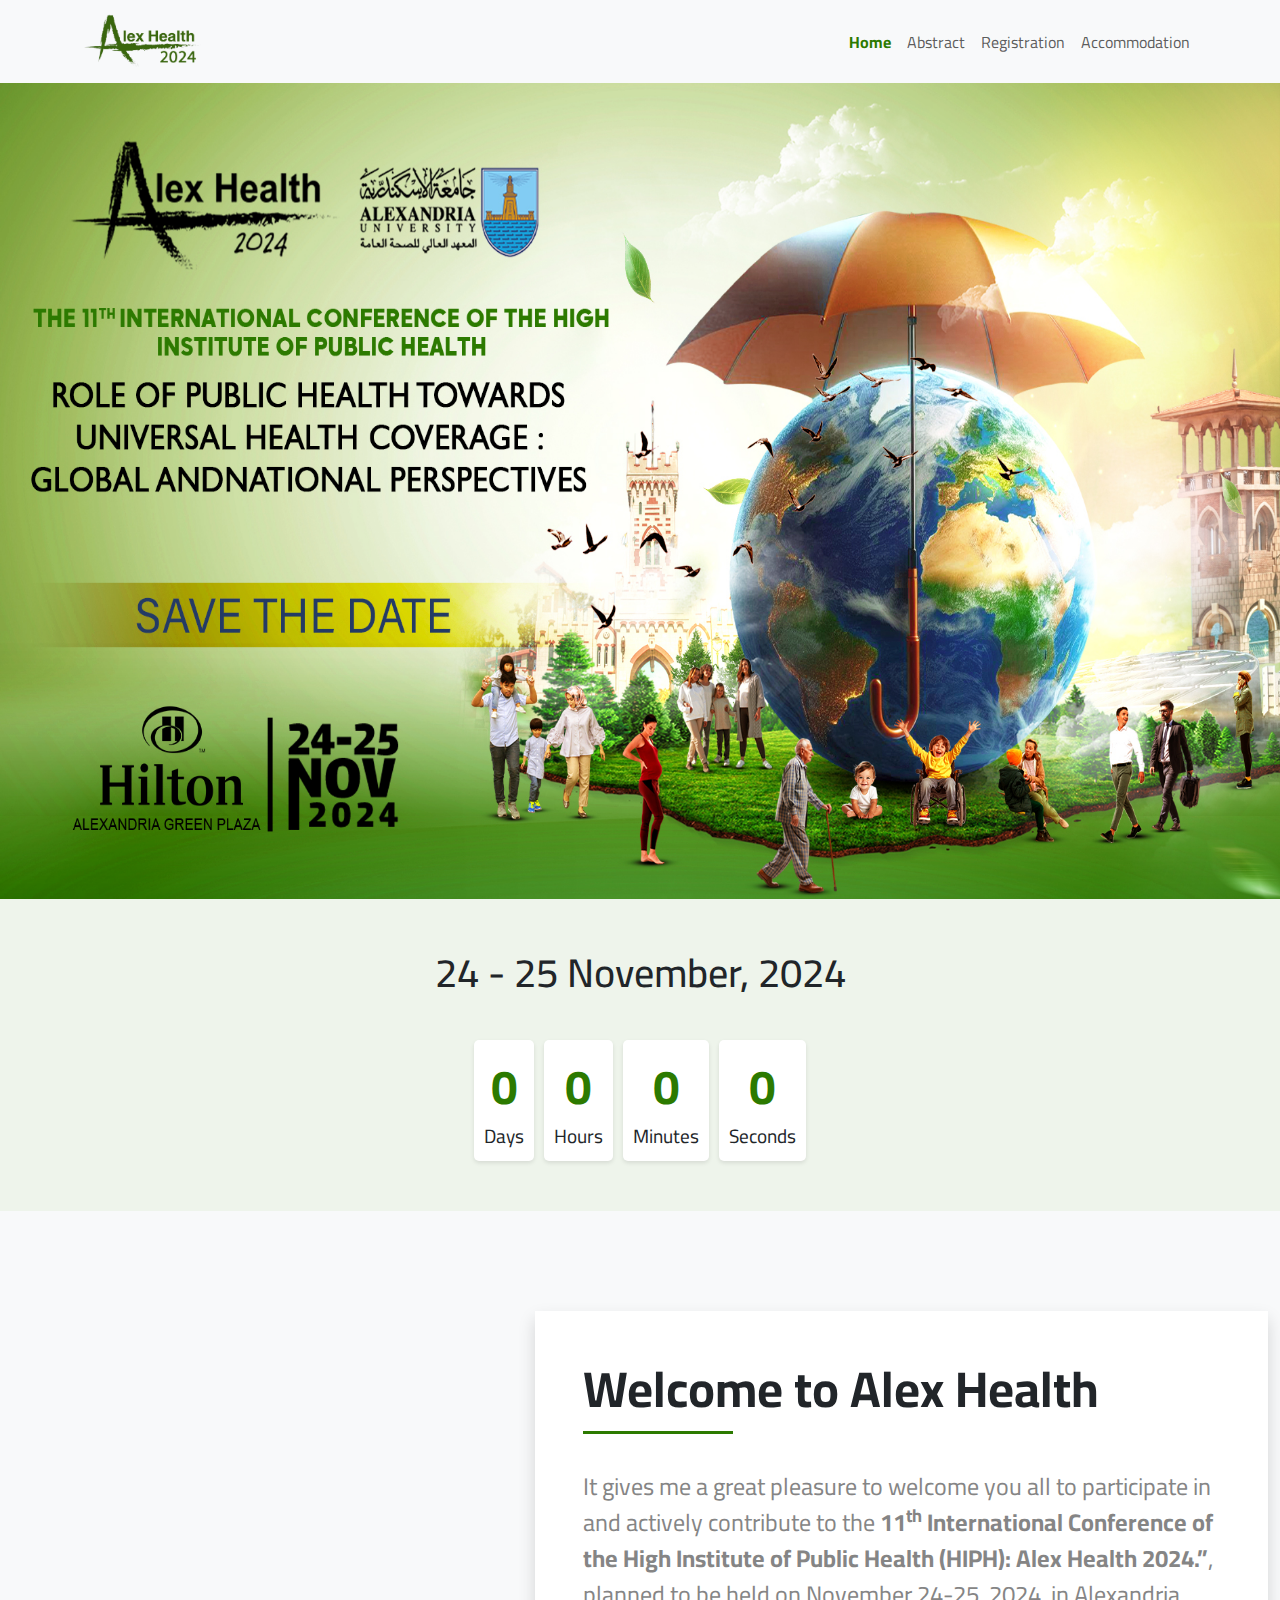
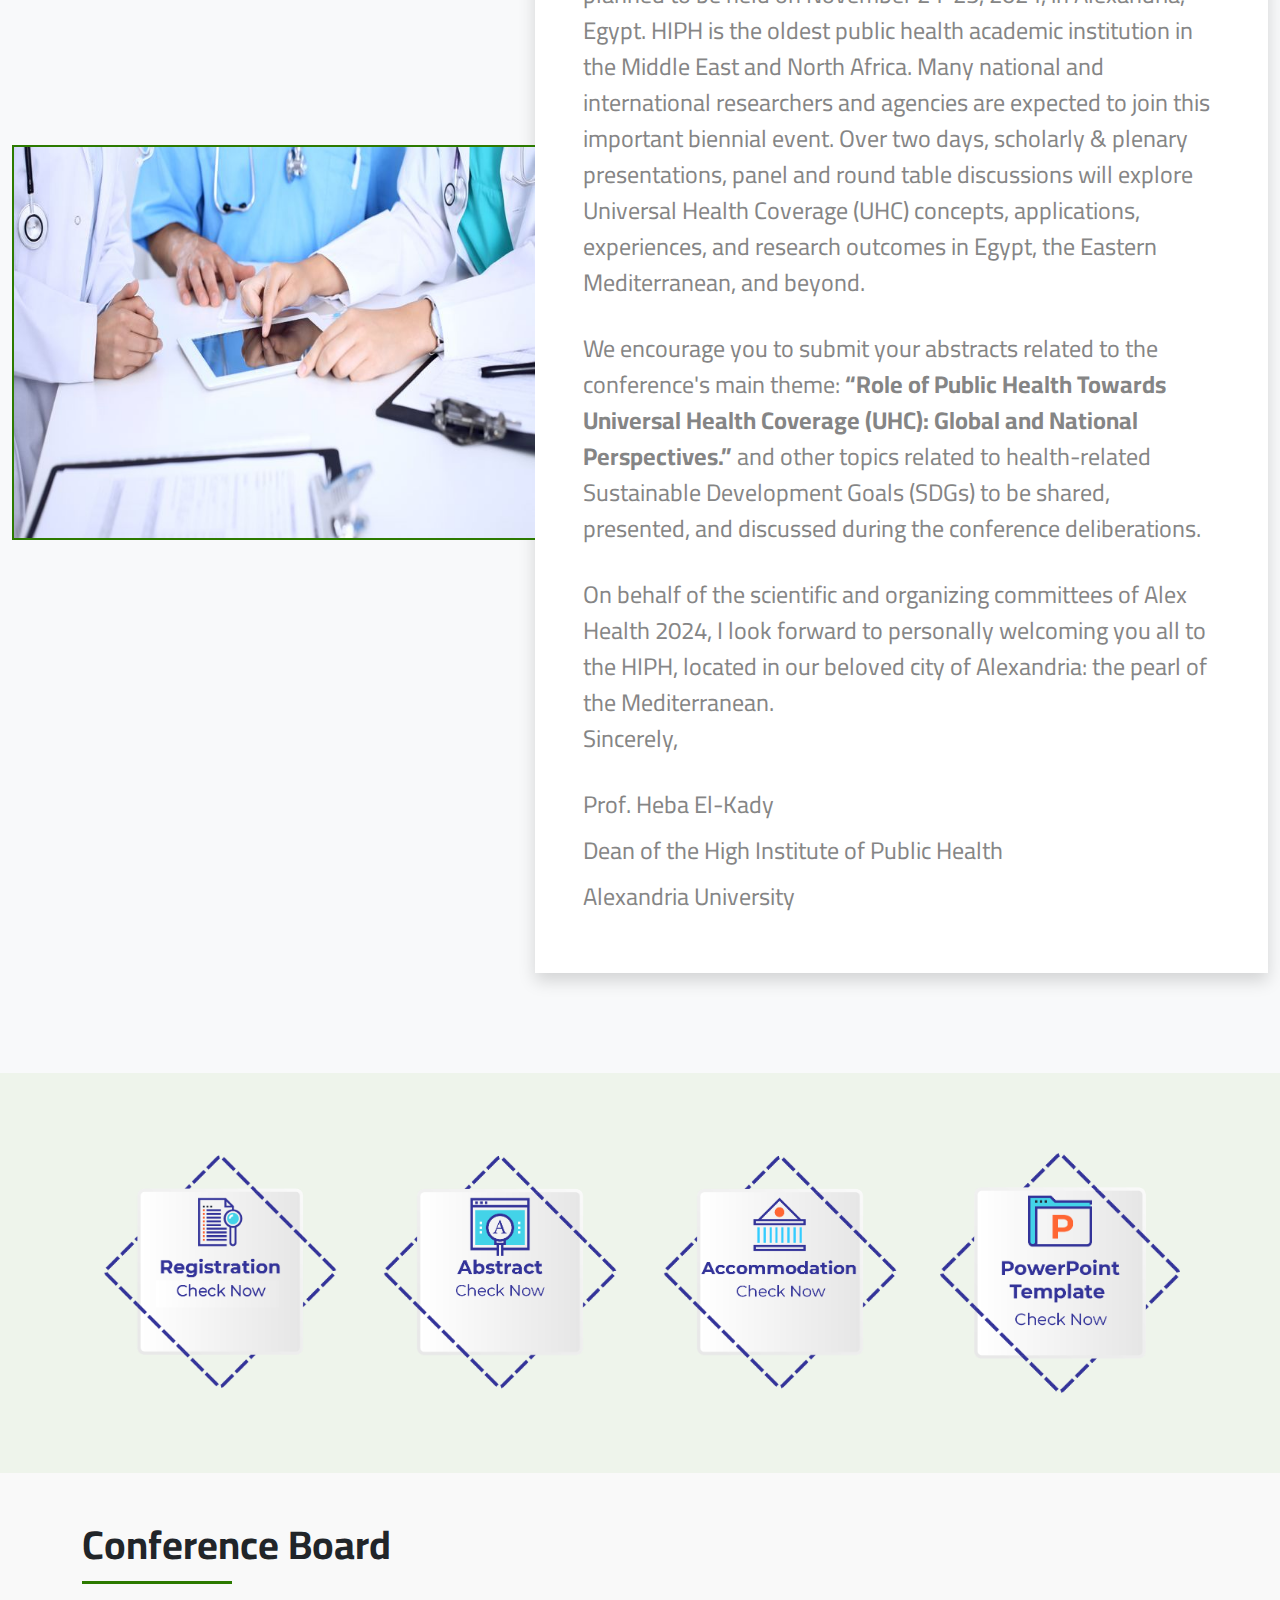
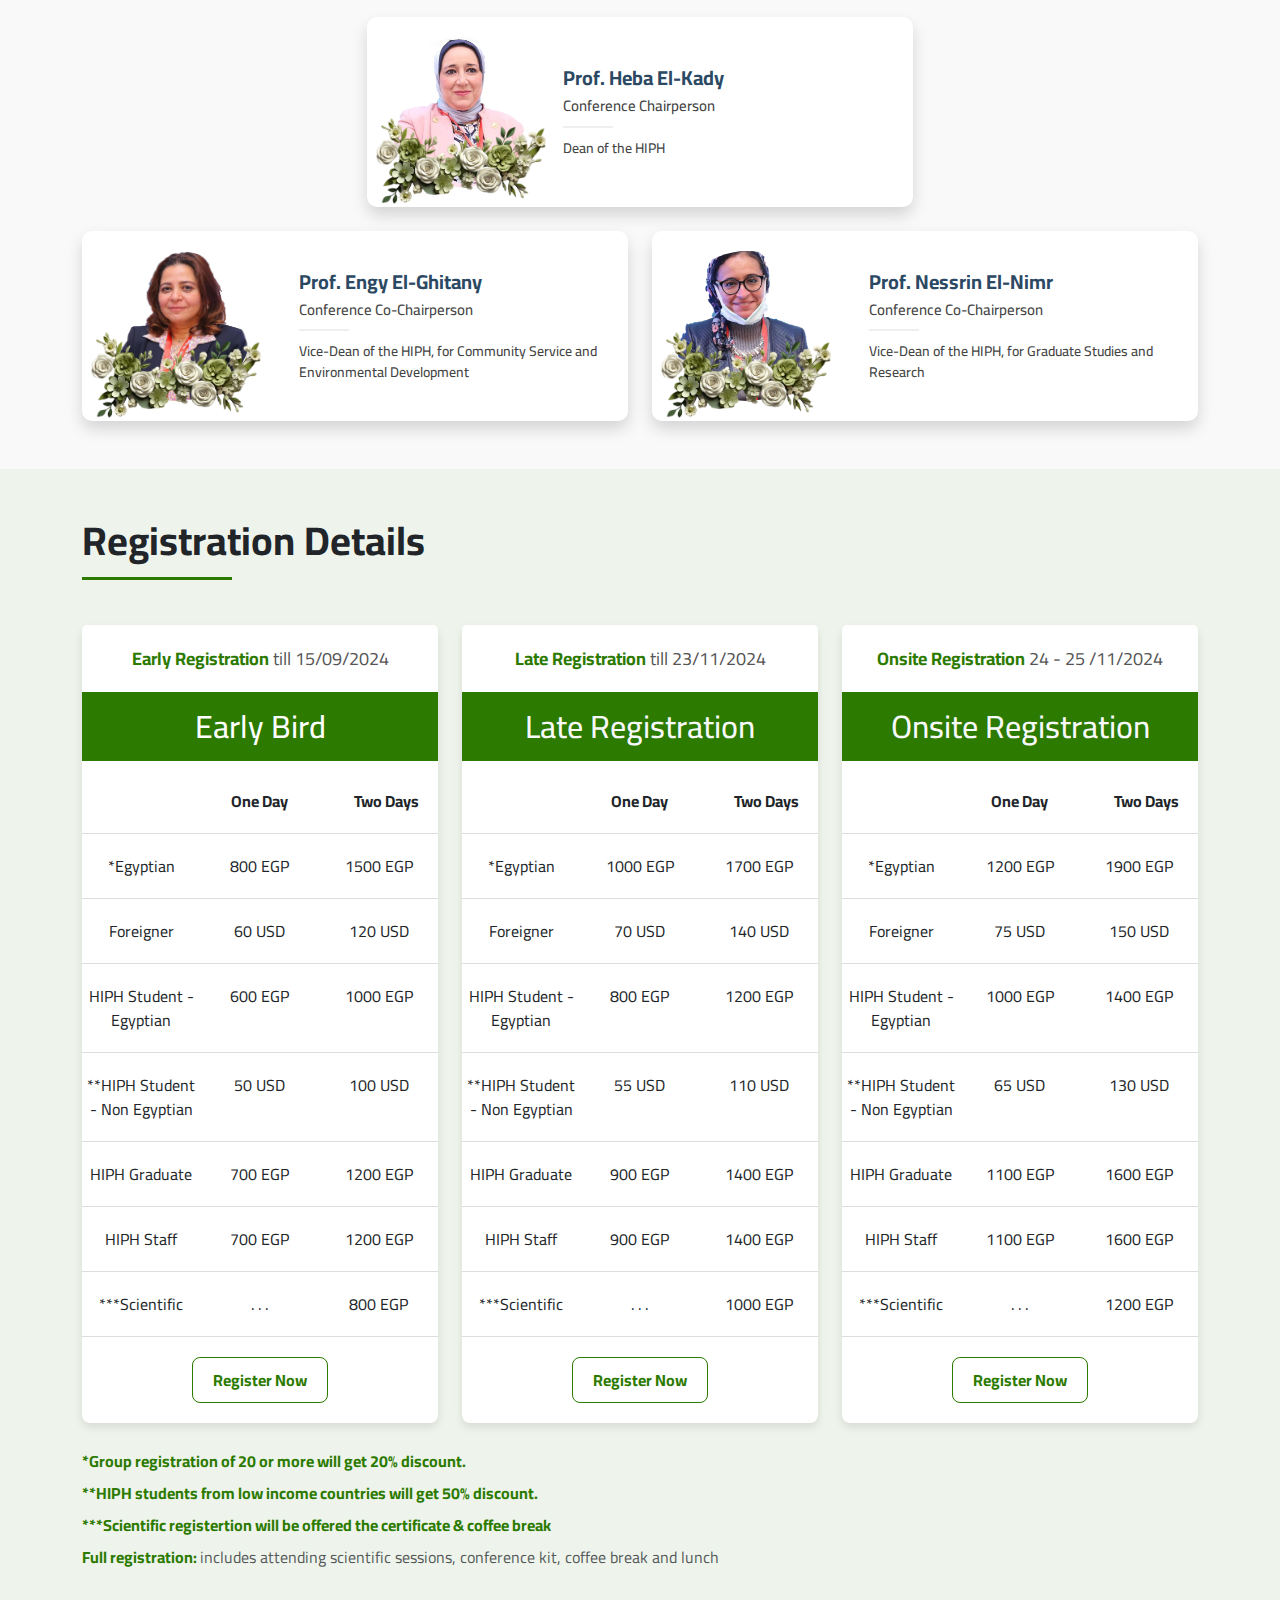
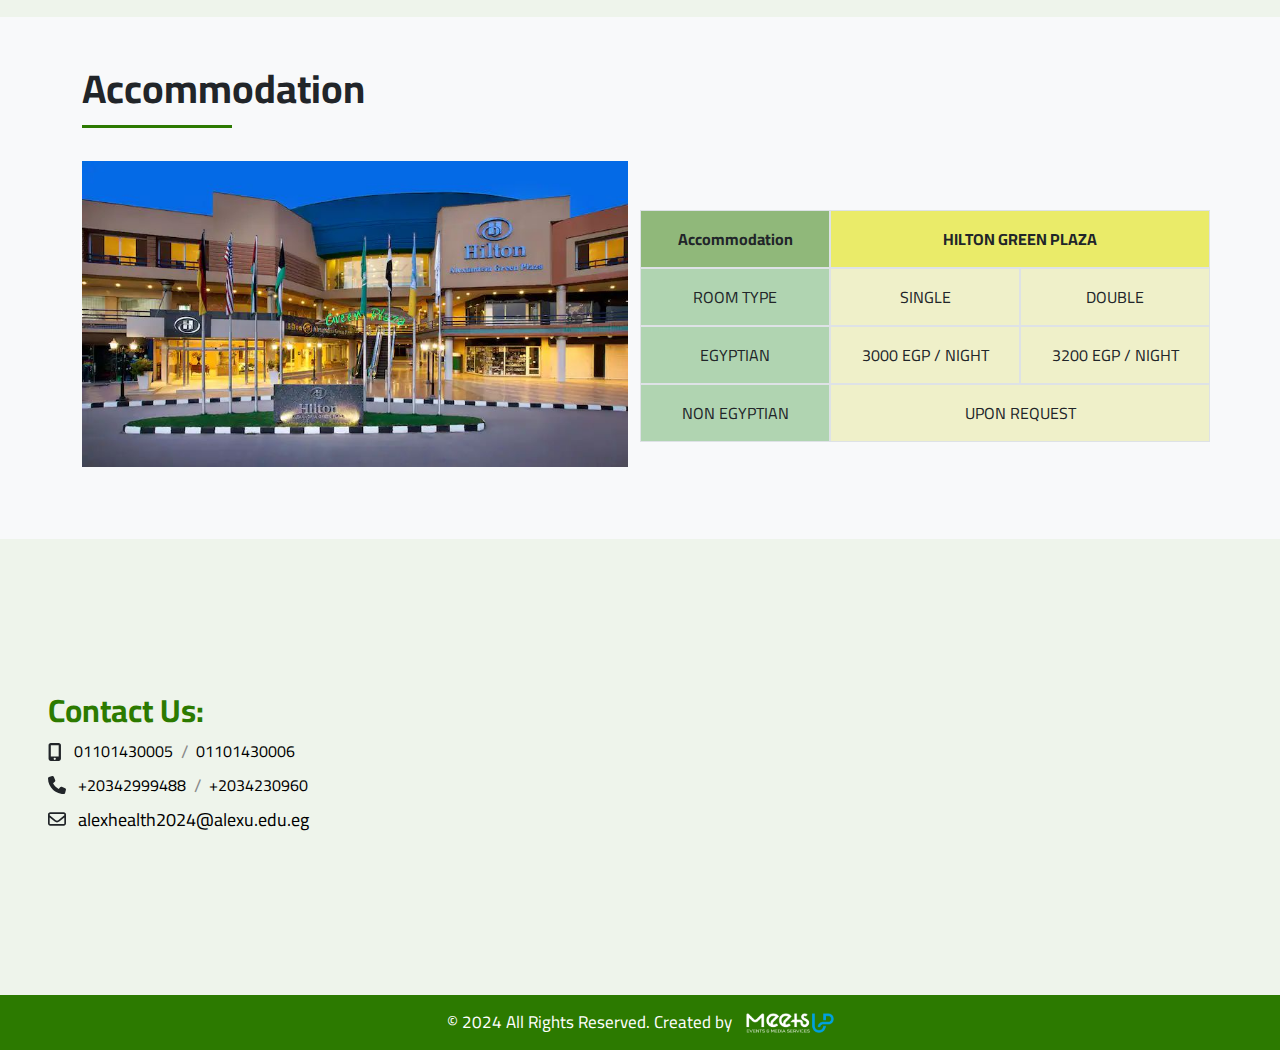
==== commit 91f0a213: "balance" ====
--- a/index.html
+++ b/index.html
@@ -95,7 +95,7 @@
             <p>Sincerely,</p>
               <ul class=" list-unstyled">
                 <li>Prof. Heba El-Kady</li>
-                <li>Dean of High Institute of Public Health</li>
+                <li>Dean of the High Institute of Public Health</li>
                 <li>Alexandria University</li>
               </ul>
           </div>
@@ -257,7 +257,7 @@
                   </li>
                   <li class="price-item">
                     <ul class="row g-0">
-                      <li class="col-4">HIPH Stuff</li>
+                      <li class="col-4">HIPH Staff</li>
                       <li class="col-4">700 EGP</li>
                       <li class="col-4">1200 EGP</li>
                     </ul>
@@ -324,7 +324,7 @@
                   </li>
                   <li class="price-item">
                     <ul class="row g-0">
-                      <li class="col-4">HIPH Stuff</li>
+                      <li class="col-4">HIPH Staff</li>
                       <li class="col-4">900 EGP</li>
                       <li class="col-4">1400 EGP</li>
                     </ul>
@@ -391,7 +391,7 @@
                   </li>
                   <li class="price-item">
                     <ul class="row g-0">
-                      <li class="col-4">HIPH Stuff</li>
+                      <li class="col-4">HIPH Staff</li>
                       <li class="col-4">1100 EGP</li>
                       <li class="col-4">1600 EGP</li>
                     </ul>
@@ -411,11 +411,10 @@
           </div>
         </div>
       <div>
-        <div style="color: #2c7a00;" class="fw-bolder mb-2">*Group Registration of 20 or more will get 20% discount.</div>
-        <div style="color: #2c7a00;" class="fw-bolder mb-2">**HIPH Students from low income countries will get 50% discount.</div>
-        <div style="color: #2c7a00;" class="fw-bolder mb-2">***Scientific Registertion will be offered the Certificate & coffee break</div>
-        <div style="color: #2c7a00;" class="fw-bolder mb-2">Scientific Registration Note: <span class="text-muted fw-normal" >Including attending scientific session only + Coffee Break</span></div>
-        <div style="color: #2c7a00;" class="fw-bolder">Full Registration: <span class="text-muted fw-normal" >including attending scientific sessions, conference kit, coffee break and lunch</span></div>
+        <div style="color: #2c7a00;" class="fw-bolder mb-2">*Group registration of 20 or more will get 20% discount.</div>
+        <div style="color: #2c7a00;" class="fw-bolder mb-2">**HIPH students from low income countries will get 50% discount.</div>
+        <div style="color: #2c7a00;" class="fw-bolder mb-2">***Scientific registertion will be offered the certificate & coffee break</div>
+        <div style="color: #2c7a00;" class="fw-bolder">Full registration: <span class="text-muted fw-normal" >includes attending scientific sessions, conference kit, coffee break and lunch</span></div>
       </div>
     </div>
     </div>
